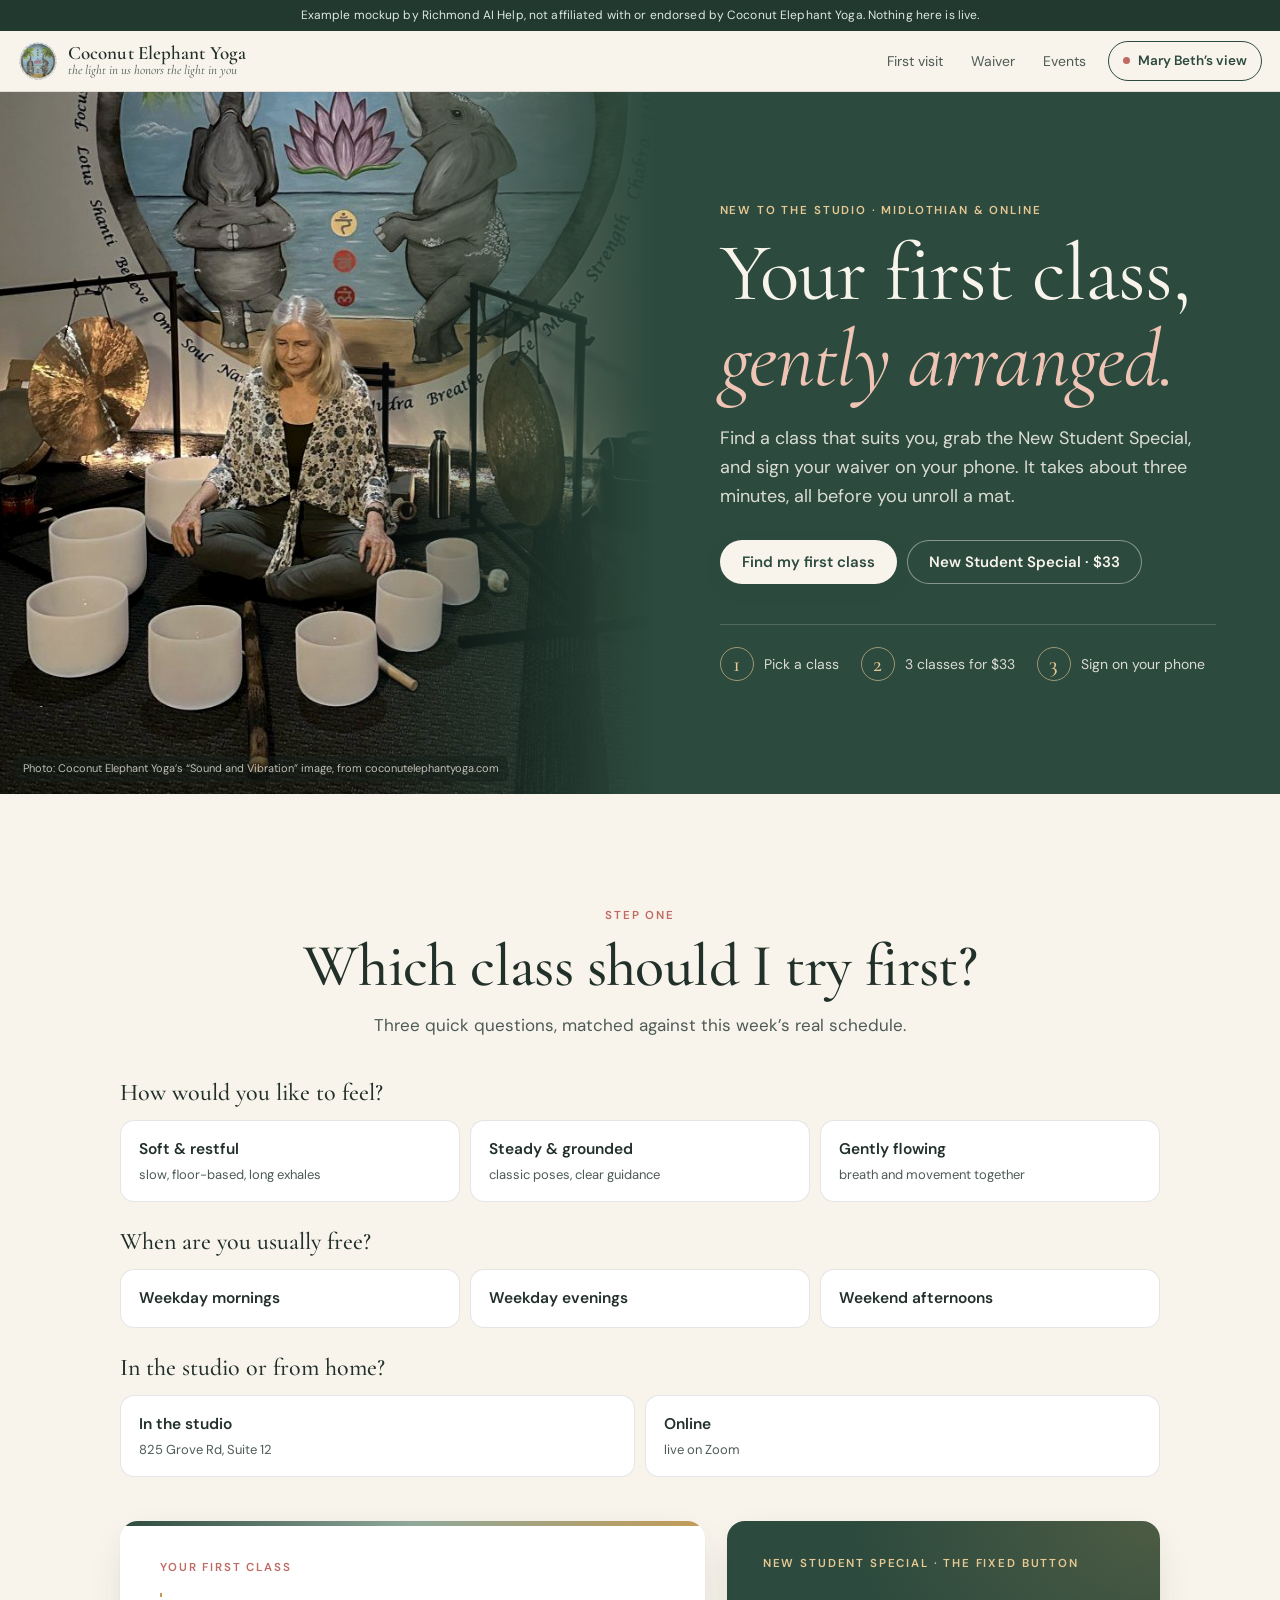
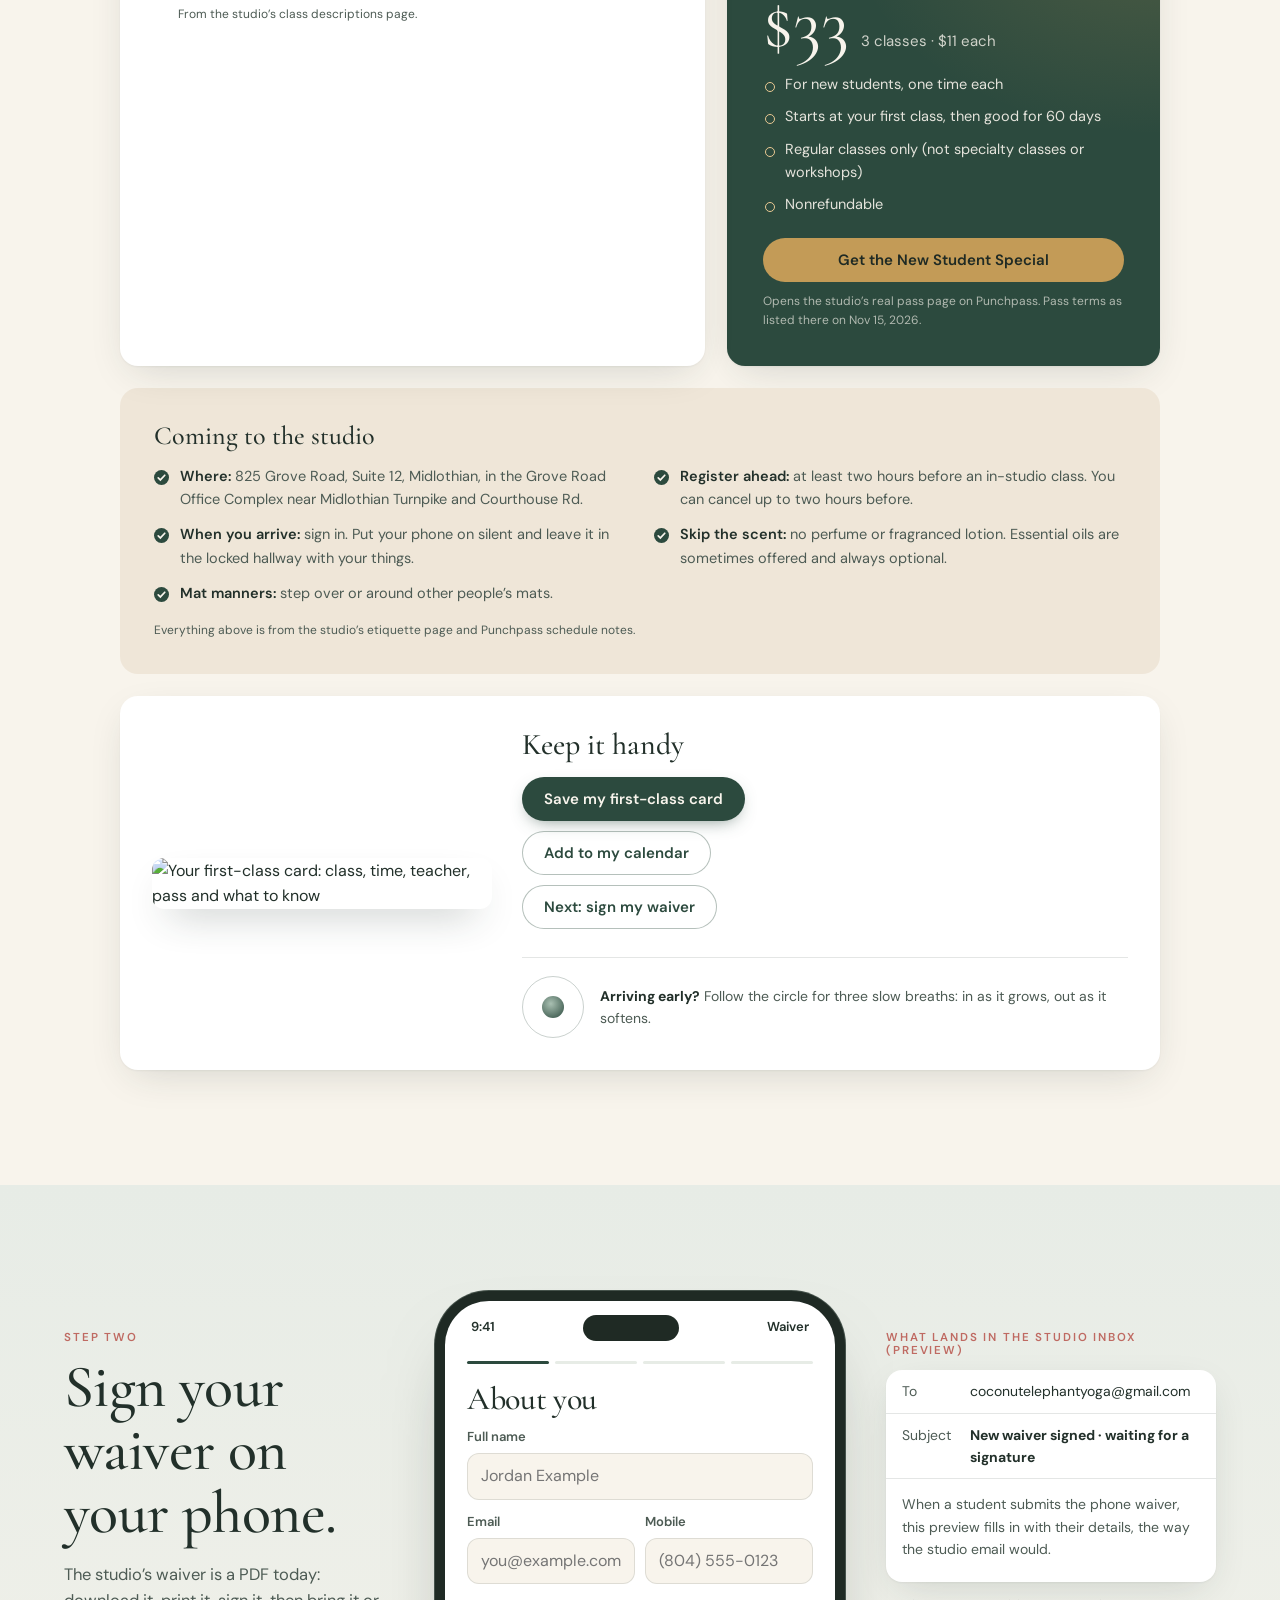
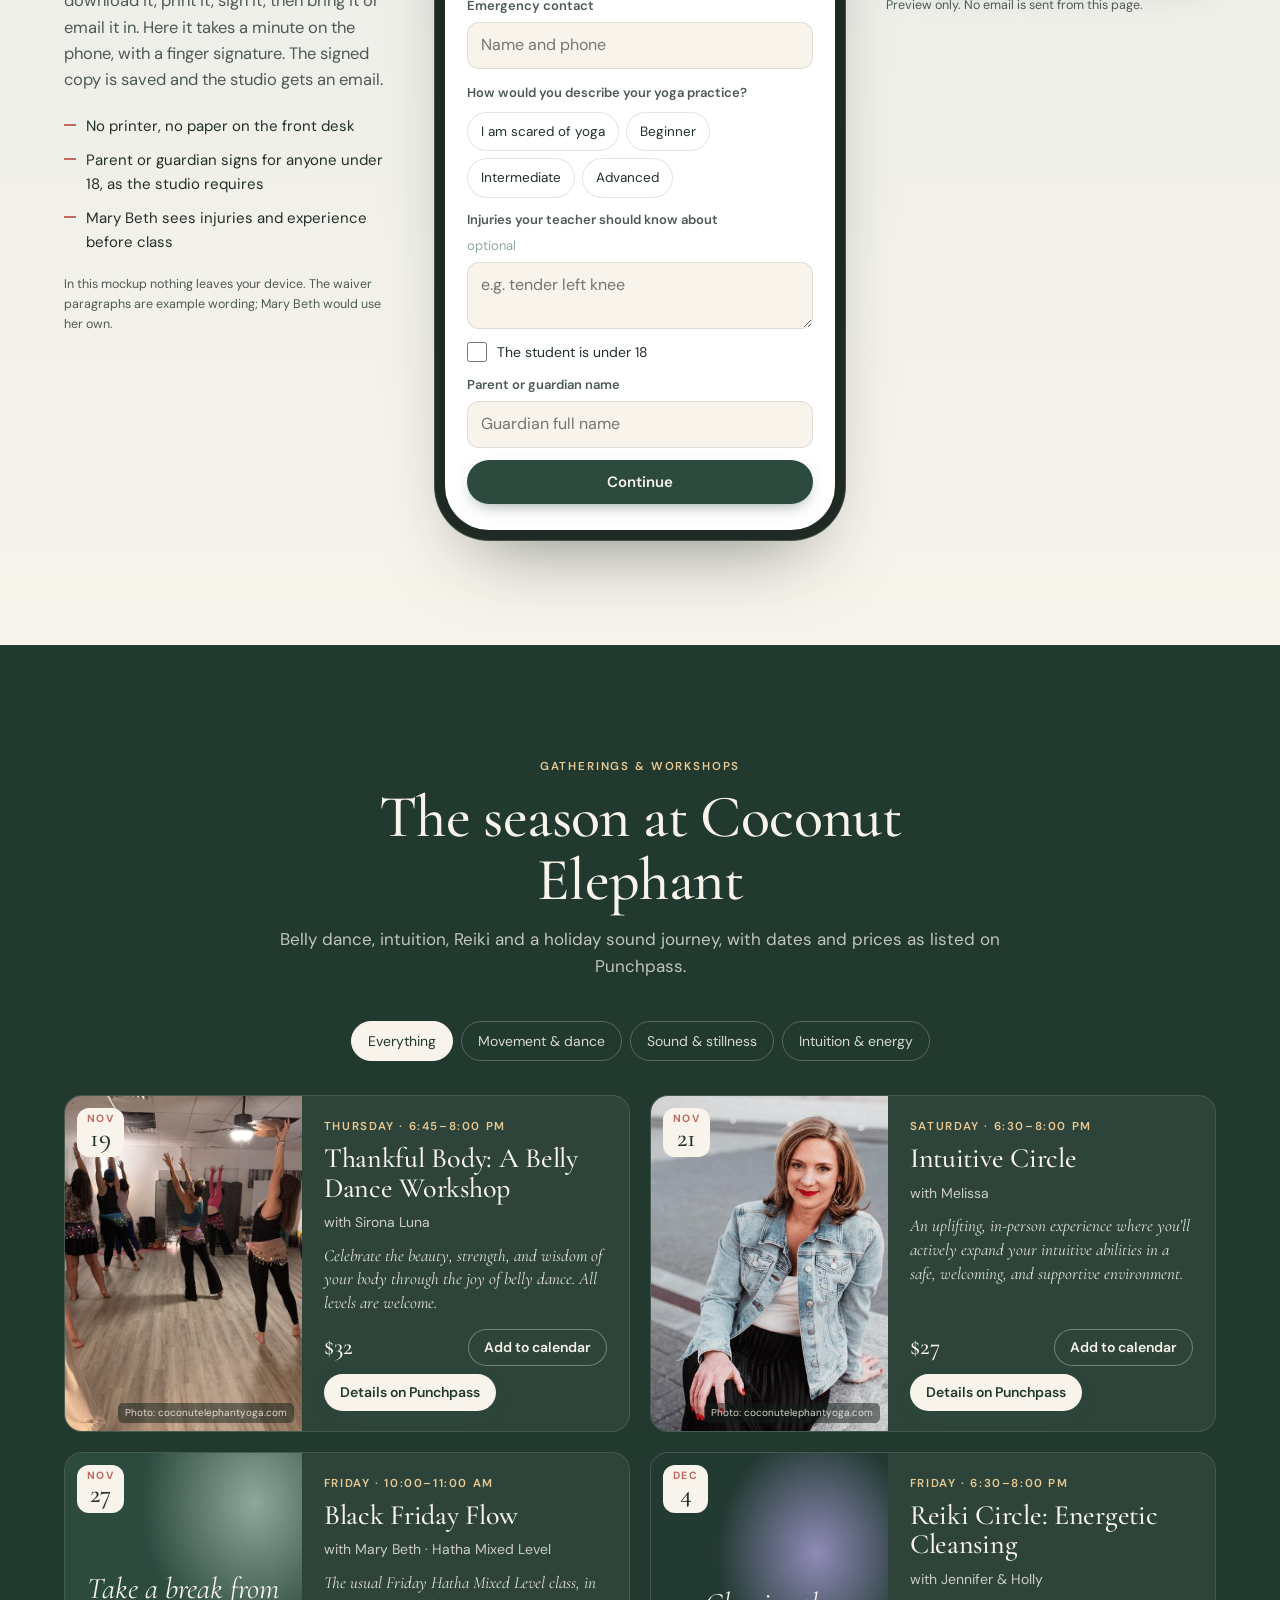
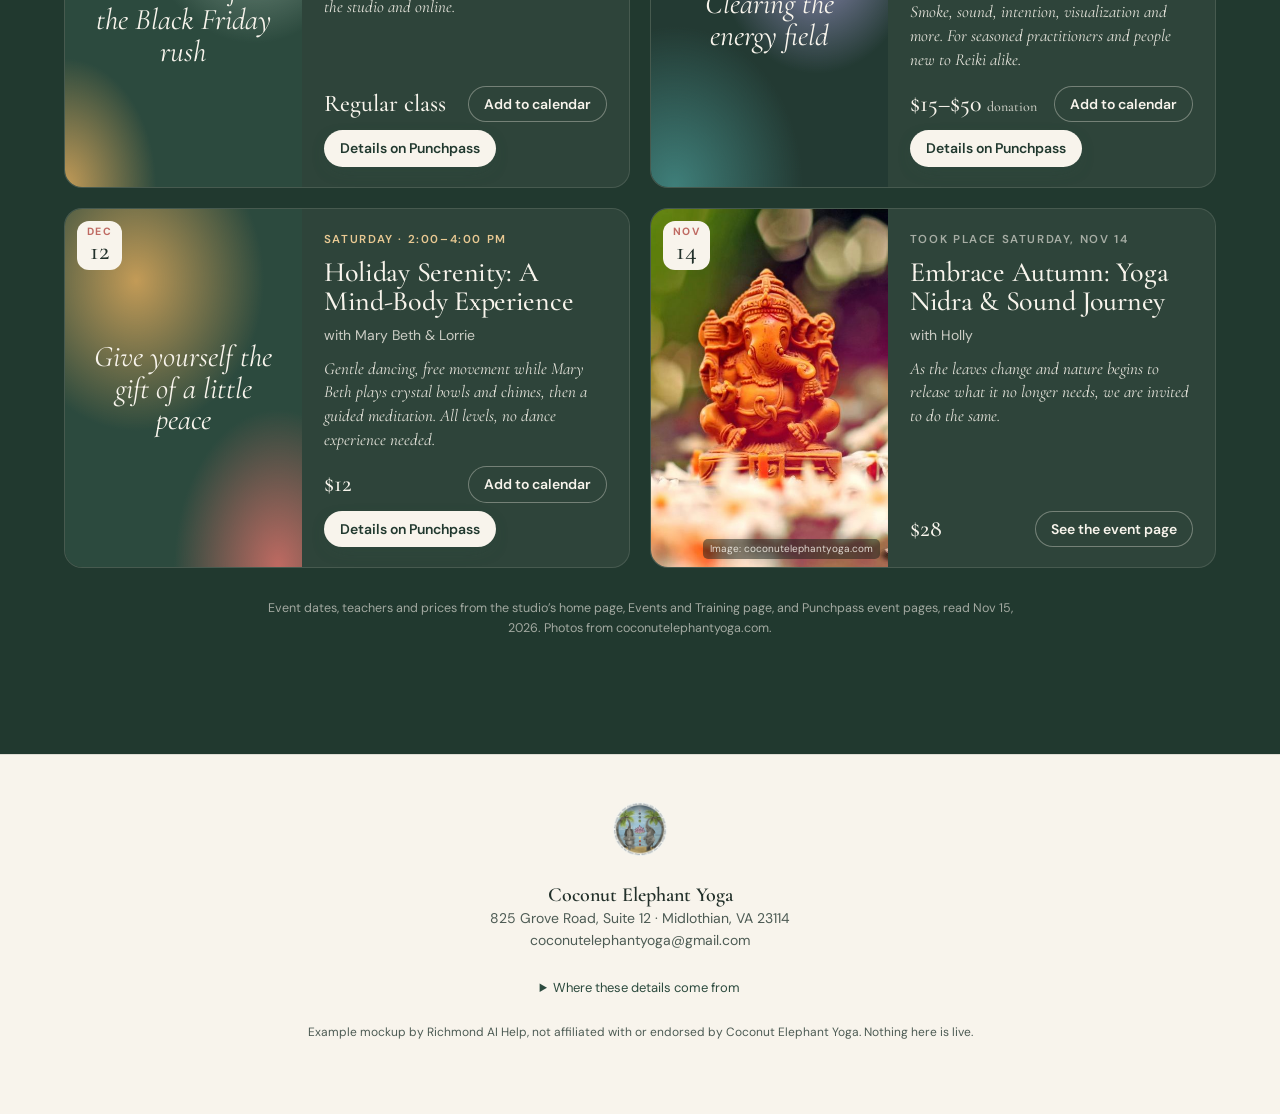
==== index.html @ f181889c "Coconut Elephant Yoga example mockup" ====
<!doctype html>
<html lang="en">
<head>
<meta charset="utf-8">
<meta name="viewport" content="width=device-width,initial-scale=1,viewport-fit=cover">
<meta name="robots" content="noindex,nofollow">
<meta name="theme-color" content="#2c4a3e">
<link rel="icon" href="data:,">
<title>Coconut Elephant Yoga · your first class (example mockup)</title>
<link rel="stylesheet" href="style.css">
</head>
<body>
<p class="mock" role="note">Example mockup by Richmond AI Help, not affiliated with or endorsed by Coconut Elephant Yoga. Nothing here is live.</p>

<header class="top">
  <a class="brand" href="#welcome"><img src="img/logo.png" alt="" width="44" height="44"><span><b>Coconut Elephant Yoga</b><i>the light in us honors the light in you</i></span></a>
  <nav class="nav" aria-label="Sections">
    <a href="#first">First visit</a><a href="#waiver">Waiver</a><a href="#events">Events</a>
    <button type="button" class="ownerbtn" id="ownerOpen"><span class="ob-dot" aria-hidden="true"></span>Mary Beth’s view</button>
  </nav>
</header>

<main>
<!-- HERO -->
<section class="hero" id="welcome">
  <figure class="hero-photo"><img src="img/sound-bowls.jpg" alt="Crystal singing bowls set out in the studio" width="1200" height="823"><figcaption>Photo: Coconut Elephant Yoga’s “Sound and Vibration” image, from coconutelephantyoga.com</figcaption></figure>
  <div class="hero-copy rise">
    <p class="eyebrow">New to the studio · Midlothian &amp; online</p>
    <h1>Your first class,<br><em>gently arranged.</em></h1>
    <p class="lede">Find a class that suits you, grab the New Student Special, and sign your waiver on your phone. It takes about three minutes, all before you unroll a mat.</p>
    <div class="hero-cta">
      <a class="btn primary" href="#first">Find my first class</a>
      <a class="btn quiet" href="https://coconutelephantyoga.punchpass.com/passes/49413" target="_blank" rel="noopener">New Student Special · $33</a>
    </div>
    <ol class="steps3" aria-label="Three steps">
      <li><b>1</b><span>Pick a class</span></li>
      <li><b>2</b><span>3 classes for $33</span></li>
      <li><b>3</b><span>Sign on your phone</span></li>
    </ol>
  </div>
</section>

<!-- FIRST VISIT -->
<section class="sec first" id="first" aria-labelledby="first-h">
  <div class="sec-head rise">
    <p class="eyebrow">Step one</p>
    <h2 id="first-h">Which class should I try first?</h2>
    <p>Three quick questions, matched against this week’s real schedule.</p>
  </div>

  <div class="finder rise">
    <div class="q" data-q="feel">
      <p class="q-l">How would you like to feel?</p>
      <div class="opts">
        <button type="button" data-v="soft"><b>Soft &amp; restful</b><small>slow, floor-based, long exhales</small></button>
        <button type="button" data-v="steady"><b>Steady &amp; grounded</b><small>classic poses, clear guidance</small></button>
        <button type="button" data-v="flow"><b>Gently flowing</b><small>breath and movement together</small></button>
      </div>
    </div>
    <div class="q" data-q="when">
      <p class="q-l">When are you usually free?</p>
      <div class="opts">
        <button type="button" data-v="am"><b>Weekday mornings</b></button>
        <button type="button" data-v="pm"><b>Weekday evenings</b></button>
        <button type="button" data-v="wk"><b>Weekend afternoons</b></button>
      </div>
    </div>
    <div class="q" data-q="where">
      <p class="q-l">In the studio or from home?</p>
      <div class="opts two">
        <button type="button" data-v="studio"><b>In the studio</b><small>825 Grove Rd, Suite 12</small></button>
        <button type="button" data-v="online"><b>Online</b><small>live on Zoom</small></button>
      </div>
    </div>
  </div>

  <div class="match" id="match" hidden aria-live="polite">
    <article class="pick">
      <p class="eyebrow" id="mEyebrow">Your first class</p>
      <h3 id="mName"></h3>
      <p class="pick-meta" id="mMeta"></p>
      <blockquote id="mDesc"></blockquote>
      <p class="pick-cite">From the studio’s class descriptions page.</p>
      <div class="dates" id="mDates"></div>
      <p class="also" id="mAlso"></p>
    </article>

    <aside class="special">
      <p class="eyebrow light">New Student Special · the fixed button</p>
      <p class="sp-price"><span>$33</span><small>3 classes · $11 each</small></p>
      <ul class="sp-list">
        <li>For new students, one time each</li>
        <li>Starts at your first class, then good for 60 days</li>
        <li>Regular classes only (not specialty classes or workshops)</li>
        <li>Nonrefundable</li>
      </ul>
      <a class="btn gold" href="https://coconutelephantyoga.punchpass.com/passes/49413" target="_blank" rel="noopener">Get the New Student Special</a>
      <p class="sp-note">Opens the studio’s real pass page on Punchpass. Pass terms as listed there on Nov 15, 2026.</p>
    </aside>

    <div class="prep">
      <div class="prep-col" id="prepStudio">
        <h4>Coming to the studio</h4>
        <ul class="ticks">
          <li><b>Where:</b> 825 Grove Road, Suite 12, Midlothian, in the Grove Road Office Complex near Midlothian Turnpike and Courthouse Rd.</li>
          <li><b>Register ahead:</b> at least two hours before an in-studio class. You can cancel up to two hours before.</li>
          <li><b>When you arrive:</b> sign in. Put your phone on silent and leave it in the locked hallway with your things.</li>
          <li><b>Skip the scent:</b> no perfume or fragranced lotion. Essential oils are sometimes offered and always optional.</li>
          <li><b>Mat manners:</b> step over or around other people’s mats.</li>
        </ul>
      </div>
      <div class="prep-col" id="prepOnline" hidden>
        <h4>Practicing from home</h4>
        <ul class="ticks">
          <li><b>Register ahead:</b> at least one hour before an online class. You can cancel up to two hours before.</li>
          <li><b>Set the room:</b> dim the lights, close the door, light a candle, turn on ambient music.</li>
          <li><b>Props from home:</b> blankets, pillows and towels. A belt, tie, scarf or robe strap works as a strap, large books or canned goods as blocks, and a scarf, sock or hand towel as an eye pillow.</li>
          <li><b>Zoom acting up?</b> Log out and back in, close other tabs, restart and plug in your device, and turn your device’s sound down if audio is off.</li>
          <li><b>Privacy:</b> the studio camera is placed so in-studio students aren’t seen online.</li>
        </ul>
      </div>
      <p class="prep-cite">Everything above is from the studio’s etiquette page and Punchpass schedule notes.</p>
    </div>

    <div class="keep">
      <canvas id="cardCanvas" width="1080" height="1350" hidden></canvas>
      <figure class="card-prev"><img id="cardImg" alt="Your first-class card: class, time, teacher, pass and what to know"></figure>
      <div class="keep-acts">
        <p class="keep-h">Keep it handy</p>
        <a class="btn primary" id="cardPng" href="#" download="coconut-elephant-first-class.png">Save my first-class card</a>
        <a class="btn quiet" id="cardIcs" href="#" download="coconut-elephant-first-class.ics">Add to my calendar</a>
        <a class="btn quiet" href="#waiver">Next: sign my waiver</a>
        <div class="breathe" aria-label="Breathing pacer">
          <div class="ring" aria-hidden="true"><span></span></div>
          <p><b>Arriving early?</b> Follow the circle for three slow breaths: in as it grows, out as it softens.</p>
        </div>
      </div>
    </div>
  </div>
</section>

<!-- WAIVER -->
<section class="sec waiver" id="waiver" aria-labelledby="wv-h">
  <div class="wv-intro rise">
    <p class="eyebrow">Step two</p>
    <h2 id="wv-h">Sign your waiver on your phone.</h2>
    <p>The studio’s waiver is a PDF today: download it, print it, sign it, then bring it or email it in. Here it takes a minute on the phone, with a finger signature. The signed copy is saved and the studio gets an email.</p>
    <ul class="wv-points">
      <li>No printer, no paper on the front desk</li>
      <li>Parent or guardian signs for anyone under 18, as the studio requires</li>
      <li>Mary Beth sees injuries and experience before class</li>
    </ul>
    <p class="wv-fine">In this mockup nothing leaves your device. The waiver paragraphs are example wording; Mary Beth would use her own.</p>
  </div>

  <div class="phone rise">
    <div class="ph-bar"><span>9:41</span><span class="ph-isl" aria-hidden="true"></span><span>Waiver</span></div>
    <div class="ph-body">
      <ol class="ph-prog" aria-hidden="true"><li class="on"></li><li></li><li></li><li></li></ol>

      <form class="wv-step" data-w="0" novalidate>
        <h3>About you</h3>
        <label>Full name<input id="wName" autocomplete="name" placeholder="Jordan Example"></label>
        <div class="two">
          <label>Email<input id="wEmail" type="email" autocomplete="email" placeholder="you@example.com"></label>
          <label>Mobile<input id="wPhone" inputmode="tel" autocomplete="tel" placeholder="(804) 555-0123"></label>
        </div>
        <label>Emergency contact<input id="wEmer" placeholder="Name and phone"></label>
        <p class="lab">How would you describe your yoga practice?</p>
        <div class="pills" data-pill="level"><button type="button">I am scared of yoga</button><button type="button">Beginner</button><button type="button">Intermediate</button><button type="button">Advanced</button></div>
        <label>Injuries your teacher should know about <span class="opt">optional</span><textarea id="wInj" rows="2" placeholder="e.g. tender left knee"></textarea></label>
        <label class="check"><input type="checkbox" id="wMinor"><span>The student is under 18</span></label>
        <label id="wGuardWrap" hidden>Parent or guardian name<input id="wGuard" placeholder="Guardian full name"></label>
        <p class="err" hidden></p>
        <button type="button" class="btn primary full" data-wnext>Continue</button>
      </form>

      <div class="wv-step" data-w="1" hidden>
        <h3>Read &amp; agree</h3>
        <div class="legal">
          <p class="legal-tag">Example wording only · not legal advice · Mary Beth replaces this with her own waiver text</p>
          <p>I am choosing to take part in classes and events at Coconut Elephant Yoga. I understand yoga involves physical movement and that I should listen to my body and rest whenever I need to.</p>
          <p>I will tell my teacher about any injuries or health conditions before class and follow the teacher’s guidance.</p>
          <p>[The studio’s own release and hold-harmless language goes here, exactly as Mary Beth’s current waiver states it.]</p>
        </div>
        <label class="check"><input type="checkbox" id="wAgree"><span>I have read the waiver and agree to it</span></label>
        <label class="check"><input type="checkbox" id="wPhoto"><span>Optional: the studio may use class photos of me on social media</span></label>
        <p class="err" hidden></p>
        <div class="row"><button type="button" class="btn quiet" data-wback>Back</button><button type="button" class="btn primary" data-wnext>Sign</button></div>
      </div>

      <div class="wv-step" data-w="2" hidden>
        <h3 id="sigH">Sign with your finger</h3>
        <div class="sigpad"><canvas id="sig" width="640" height="300" aria-label="Signature pad"></canvas><span class="sig-line" aria-hidden="true"></span><span class="sig-x" aria-hidden="true">×</span><span class="sig-hint" id="sigHint">Sign here</span></div>
        <div class="row tight"><button type="button" class="linkbtn" id="sigClear">Clear</button><span class="today" id="sigDate"></span></div>
        <p class="err" hidden></p>
        <div class="row"><button type="button" class="btn quiet" data-wback>Back</button><button type="button" class="btn primary" data-wnext>Submit waiver</button></div>
      </div>

      <div class="wv-step done" data-w="3" hidden>
        <div class="seal" aria-hidden="true"><svg viewBox="0 0 48 48"><circle cx="24" cy="24" r="22"/><path d="M14 25l7 7 13-15"/></svg></div>
        <h3 id="doneH">You’re all set.</h3>
        <p id="doneP">Your signed waiver is saved with the studio.</p>
        <dl class="sum" id="doneSum"></dl>
        <canvas id="wvCanvas" width="900" height="1200" hidden></canvas>
        <a class="btn primary full" id="wvPng" href="#" download="coconut-elephant-waiver-copy.png">Save my signed copy</a>
        <button type="button" class="linkbtn center" id="wvRestart">Start a new waiver</button>
      </div>
    </div>
  </div>

  <div class="alert-prev rise" id="alertPrev">
    <p class="eyebrow">What lands in the studio inbox (preview)</p>
    <div class="mail">
      <p class="mail-h"><span>To</span>coconutelephantyoga@gmail.com</p>
      <p class="mail-h"><span>Subject</span><b id="alSubj">New waiver signed · waiting for a signature</b></p>
      <div class="mail-b" id="alBody"><p>When a student submits the phone waiver, this preview fills in with their details, the way the studio email would.</p></div>
    </div>
    <p class="wv-fine">Preview only. No email is sent from this page.</p>
  </div>
</section>

<!-- EVENTS -->
<section class="sec events" id="events" aria-labelledby="ev-h">
  <div class="sec-head rise">
    <p class="eyebrow">Gatherings &amp; workshops</p>
    <h2 id="ev-h">The season at Coconut Elephant</h2>
    <p>Belly dance, intuition, Reiki and a holiday sound journey, with dates and prices as listed on Punchpass.</p>
  </div>
  <div class="strip rise" id="strip" role="tablist" aria-label="Filter events"></div>
  <div class="evgrid" id="evgrid"></div>
  <p class="ev-cite">Event dates, teachers and prices from the studio’s home page, Events and Training page, and Punchpass event pages, read Nov 15, 2026. Photos from coconutelephantyoga.com.</p>
</section>

<footer class="foot">
  <div class="foot-in">
    <img src="img/logo.png" alt="" width="56" height="56">
    <p><b>Coconut Elephant Yoga</b><br>825 Grove Road, Suite 12 · Midlothian, VA 23114<br>coconutelephantyoga@gmail.com</p>
    <details>
      <summary>Where these details come from</summary>
      <p>Everything on this page comes from coconutelephantyoga.com (home, classes, class descriptions, studio etiquette, events, instructors and contact pages) and coconutelephantyoga.punchpass.com (schedule, passes, the New Student Special pass, and the event pages), all opened Nov 15, 2026. Photos are the studio’s own images from coconutelephantyoga.com. The waiver wording, student names and drafted messages are examples made for this mockup.</p>
    </details>
    <p class="foot-mock">Example mockup by Richmond AI Help, not affiliated with or endorsed by Coconut Elephant Yoga. Nothing here is live.</p>
  </div>
</footer>
</main>

<!-- OWNER VIEW -->
<div class="owner" id="owner" hidden role="dialog" aria-modal="true" aria-labelledby="ow-h">
  <div class="ow-panel">
    <header class="ow-top">
      <img src="img/mary-beth.jpg" alt="Mary Beth" width="56" height="56">
      <div><p class="eyebrow">Studio view · example</p><h2 id="ow-h">Good morning, Mary Beth</h2><p class="ow-sub" id="owSub">Sunday, Nov 15</p></div>
      <button type="button" class="x" id="ownerClose" aria-label="Close Mary Beth’s view">×</button>
    </header>
    <div class="ow-tabs" role="tablist">
      <button type="button" role="tab" aria-selected="true" data-tab="today">Today</button>
      <button type="button" role="tab" aria-selected="false" data-tab="fix">Website fixes</button>
      <button type="button" role="tab" aria-selected="false" data-tab="week">This week</button>
    </div>
    <div class="ow-body">
      <div data-pane="today">
        <div class="today-class">
          <p class="tc-time">2:00 pm</p>
          <div><p class="tc-name">Gentle Sensory Yoga</p><p class="tc-meta">You’re teaching · studio &amp; online · 1 hr 15 min · <span class="tag">Live music during today’s class</span></p></div>
        </div>
        <p class="ow-h3">New students today <span class="ex">example students</span></p>
        <div id="stuList"></div>
      </div>
      <div data-pane="fix" hidden>
        <div class="fixcard">
          <p class="fx-k">1 · The NEW STUDENT button on the home page</p>
          <p>Right now the button’s link has extra text stuck to the end, so Punchpass returns an error page instead of the pass.</p>
          <p class="fx-lab bad">Link on the button today</p>
          <code class="fx-code bad">http://coconutelephantyoga.punchpass.com/passes/49413?check=1543346028(opens in a new tab) coconutelephantyoga.punchpass.com/passes/49413?check=1543346028</code>
          <p class="fx-lab good">Fixed link</p>
          <code class="fx-code good">https://coconutelephantyoga.punchpass.com/passes/49413</code>
          <p class="fx-note"><b>Also worth a look:</b> when the pass page was opened on Nov 15, Punchpass said “This pass is currently sold out!” So once the link is fixed, new students may still not be able to buy it until that’s changed in Punchpass. A pass limit or quantity setting is a likely place to check.</p>
        </div>
        <div class="fixcard">
          <p class="fx-k">2 · The new-student waiver</p>
          <p>Today: download the PDF, print, sign, then bring it to class or email it in.</p>
          <p>With the phone waiver: students sign before they arrive, the signed copy is saved, and you get an email with their experience level, injuries and emergency contact. Questions from your current form (C-Fit, how they heard about you, text alerts) can be added.</p>
        </div>
      </div>
      <div data-pane="week" hidden>
        <p class="ow-h3">Coming up <span class="ex">from your Punchpass schedule</span></p>
        <ul class="wk" id="wkList"></ul>
      </div>
    </div>
  </div>
</div>

<script src="app.js"></script>
</body>
</html>
---- style.css ----
@font-face{font-family:"Cormorant";src:url(fonts/cormorant.woff2) format("woff2");font-weight:300 700;font-display:swap}
@font-face{font-family:"Cormorant";src:url(fonts/cormorant-italic.woff2) format("woff2");font-weight:300 700;font-style:italic;font-display:swap}
@font-face{font-family:"DM Sans";src:url(fonts/dmsans.woff2) format("woff2");font-weight:300 700;font-display:swap}
:root{--ink:#22302a;--ink2:#4d5b54;--forest:#2c4a3e;--forest2:#21392f;--sage:#8fa89a;--mist:#e7ece6;--cream:#f8f4ec;--sand:#efe6d8;--lotus:#bf6a62;--gold:#c39b57;--line:rgba(34,48,42,.12);--r:18px;--serif:"Cormorant",Georgia,serif;--sans:"DM Sans",system-ui,-apple-system,sans-serif;--shadow:0 1px 2px rgba(34,48,42,.05),0 12px 40px -12px rgba(34,48,42,.18)}
*{box-sizing:border-box}
html{scroll-padding-top:72px;scroll-behavior:smooth;-webkit-text-size-adjust:100%}
body{margin:0;background:var(--cream);color:var(--ink);font:400 16px/1.6 var(--sans);-webkit-font-smoothing:antialiased}
img{max-width:100%;display:block}
a{color:var(--forest)}
button{font:inherit;color:inherit;cursor:pointer}
h1,h2,h3{font-family:var(--serif);font-weight:500;letter-spacing:-.01em;line-height:1.05;margin:0}
h1 em,h2 em{font-style:italic;color:var(--lotus);font-weight:400}
.eyebrow{font:600 11.5px/1.2 var(--sans);letter-spacing:.16em;text-transform:uppercase;color:var(--lotus);margin:0 0 12px}
.eyebrow.light{color:#e9c993}
:focus-visible{outline:2px solid var(--gold);outline-offset:3px}

.mock{margin:0;background:var(--forest2);color:#dfe8e1;font-size:12px;line-height:1.4;text-align:center;padding:7px 14px;letter-spacing:.01em}

/* header */
.top{position:sticky;top:0;z-index:20;display:flex;align-items:center;justify-content:space-between;gap:12px;padding:10px 18px;background:rgba(248,244,236,.86);backdrop-filter:saturate(1.4) blur(14px);-webkit-backdrop-filter:saturate(1.4) blur(14px);border-bottom:1px solid var(--line)}
.brand{display:flex;align-items:center;gap:10px;text-decoration:none;color:var(--ink);min-width:0}
.brand img{width:40px;height:40px;border-radius:50%}
.brand span{display:flex;flex-direction:column;line-height:1.15;min-width:0}
.brand b{font:600 19px/1.1 var(--serif);letter-spacing:.005em;white-space:nowrap}
.brand i{font:italic 400 13px/1.2 var(--serif);color:var(--ink2);white-space:nowrap}
.nav{display:flex;align-items:center;gap:4px}
.nav a{font-size:14px;color:var(--ink2);text-decoration:none;padding:8px 12px;border-radius:999px;transition:background .2s}
.nav a:hover{background:var(--mist);color:var(--ink)}
.ownerbtn{display:inline-flex;align-items:center;gap:8px;border:1px solid var(--forest);background:transparent;color:var(--forest);font-size:13.5px;font-weight:600;padding:8px 14px;border-radius:999px;margin-left:6px;transition:all .2s;white-space:nowrap}
.ownerbtn:hover{background:var(--forest);color:var(--cream)}
.ob-dot{width:7px;height:7px;border-radius:50%;background:var(--lotus);box-shadow:0 0 0 0 rgba(191,106,98,.6);animation:pulse 2.4s infinite}
@keyframes pulse{70%{box-shadow:0 0 0 8px rgba(191,106,98,0)}100%{box-shadow:0 0 0 0 rgba(191,106,98,0)}}

/* hero */
.hero{display:grid;grid-template-columns:1.05fr 1fr;min-height:min(78vh,720px);background:var(--forest);color:var(--cream);position:relative;overflow:hidden}
.hero-photo{margin:0;position:relative;overflow:hidden}
.hero-photo img{width:100%;height:100%;object-fit:cover;filter:saturate(.9) contrast(1.02);transform:scale(1.04);animation:drift 22s ease-in-out infinite alternate}
@keyframes drift{to{transform:scale(1.11) translate(-1.5%,-1%)}}
.hero-photo::after{content:"";position:absolute;inset:0;background:linear-gradient(90deg,rgba(33,57,47,0) 55%,var(--forest) 100%)}
.hero-photo figcaption{position:absolute;left:14px;bottom:12px;z-index:2;font-size:11px;color:rgba(248,244,236,.75);background:rgba(20,32,27,.45);padding:4px 9px;border-radius:6px}
.hero-copy{padding:clamp(40px,7vw,96px) clamp(24px,5vw,72px);display:flex;flex-direction:column;justify-content:center}
.hero .eyebrow{color:#e9c993}
.hero h1{font-size:clamp(46px,6.4vw,84px);font-weight:400}
.hero h1 em{color:#f0c4b4}
.lede{font-size:18px;line-height:1.6;color:rgba(248,244,236,.86);max-width:30em;margin:22px 0 30px}
.hero-cta{display:flex;flex-wrap:wrap;gap:10px}
.steps3{list-style:none;padding:0;margin:40px 0 0;display:flex;gap:22px;flex-wrap:wrap;border-top:1px solid rgba(248,244,236,.18);padding-top:22px}
.steps3 li{display:flex;align-items:center;gap:10px;font-size:14px;color:rgba(248,244,236,.85)}
.steps3 b{font:500 22px/1 var(--serif);width:34px;height:34px;border-radius:50%;border:1px solid rgba(233,201,147,.6);display:grid;place-items:center;color:#e9c993}

/* buttons */
.btn{display:inline-flex;align-items:center;justify-content:center;gap:8px;border:0;border-radius:999px;padding:13px 22px;font-weight:600;font-size:15px;text-decoration:none;transition:transform .18s,background .2s,box-shadow .2s;line-height:1.2;text-align:center}
.btn:active{transform:scale(.98)}
.btn.primary{background:var(--forest);color:var(--cream);box-shadow:0 6px 18px -8px rgba(44,74,62,.7)}
.btn.primary:hover{background:var(--forest2)}
.hero .btn.primary{background:var(--cream);color:var(--forest)}
.btn.quiet{background:transparent;color:var(--forest);box-shadow:inset 0 0 0 1px rgba(44,74,62,.35)}
.btn.quiet:hover{box-shadow:inset 0 0 0 1px var(--forest);background:rgba(44,74,62,.04)}
.hero .btn.quiet{color:var(--cream);box-shadow:inset 0 0 0 1px rgba(248,244,236,.45)}
.hero .btn.quiet:hover{background:rgba(248,244,236,.08)}
.btn.gold{background:var(--gold);color:#1f2a24}
.btn.gold:hover{background:#d0aa66}
.btn.full{width:100%}
.linkbtn{background:none;border:0;color:var(--ink2);text-decoration:underline;text-underline-offset:3px;font-size:14px;padding:6px 0}
.linkbtn.center{display:block;margin:12px auto 0}

/* sections */
.sec{padding:clamp(64px,9vw,120px) clamp(18px,5vw,64px)}
.sec-head{max-width:720px;margin:0 auto 40px;text-align:center}
.sec-head h2,.wv-intro h2{font-size:clamp(38px,5vw,60px)}
.sec-head p:not(.eyebrow){color:var(--ink2);font-size:17px;margin:14px 0 0}

/* finder */
.finder{max-width:1040px;margin:0 auto;display:grid;gap:26px}
.q-l{font:500 24px/1.2 var(--serif);margin:0 0 12px}
.opts{display:grid;grid-template-columns:repeat(3,1fr);gap:10px}
.opts.two{grid-template-columns:repeat(2,1fr)}
.opts button{text-align:left;background:#fff;border:1px solid var(--line);border-radius:14px;padding:16px 18px;display:flex;flex-direction:column;gap:3px;transition:border-color .2s,box-shadow .2s,transform .2s,background .2s}
.opts button:hover{border-color:rgba(44,74,62,.4);transform:translateY(-1px)}
.opts button b{font-weight:600;font-size:15.5px}
.opts button small{font-size:13px;color:var(--ink2)}
.opts button[aria-pressed=true]{border-color:var(--forest);background:var(--forest);color:var(--cream);box-shadow:var(--shadow)}
.opts button[aria-pressed=true] small{color:rgba(248,244,236,.75)}

.match{max-width:1040px;margin:44px auto 0;display:grid;grid-template-columns:1.35fr 1fr;gap:22px;animation:fadeup .6s ease both}
@keyframes fadeup{from{opacity:0;transform:translateY(14px)}to{opacity:1;transform:none}}
.pick{background:#fff;border-radius:var(--r);padding:clamp(24px,3.5vw,40px);box-shadow:var(--shadow);position:relative;overflow:hidden}
.pick::before{content:"";position:absolute;inset:0 0 auto 0;height:5px;background:linear-gradient(90deg,var(--forest),var(--sage),var(--gold))}
.pick h3{font-size:clamp(34px,4vw,48px);font-weight:500}
.pick-meta{color:var(--ink2);font-size:15px;margin:10px 0 18px}
.pick-meta b{color:var(--ink)}
.pick blockquote{margin:0;font:italic 400 20px/1.45 var(--serif);color:var(--ink);border-left:2px solid var(--gold);padding:2px 0 2px 16px}
.pick-cite{font-size:12px;color:var(--ink2);margin:8px 0 22px 18px}
.dates{display:flex;gap:10px;flex-wrap:wrap}
.date{border:1px solid var(--line);border-radius:12px;padding:10px 14px;min-width:112px;background:var(--cream)}
.date small{display:block;font-size:11px;letter-spacing:.12em;text-transform:uppercase;color:var(--lotus);font-weight:600}
.date b{font:500 22px/1.1 var(--serif)}
.date span{display:block;font-size:13px;color:var(--ink2)}
.date.first{background:var(--forest);color:var(--cream);border-color:var(--forest)}
.date.first span{color:rgba(248,244,236,.75)}
.date.first small{color:#e9c993}
.also{font-size:14px;color:var(--ink2);margin:18px 0 0}
.also b{color:var(--ink)}

.special{background:var(--forest);color:var(--cream);border-radius:var(--r);padding:clamp(24px,3vw,36px);display:flex;flex-direction:column;box-shadow:var(--shadow);background-image:radial-gradient(120% 80% at 100% 0%,rgba(195,155,87,.22),transparent 60%)}
.sp-price{display:flex;align-items:baseline;gap:12px;margin:4px 0 14px}
.sp-price span{font:400 72px/1 var(--serif)}
.sp-price small{font-size:15px;color:rgba(248,244,236,.8)}
.sp-list{list-style:none;padding:0;margin:0 0 22px;display:grid;gap:9px;font-size:14.5px;color:rgba(248,244,236,.9)}
.sp-list li{padding-left:22px;position:relative}
.sp-list li::before{content:"";position:absolute;left:2px;top:.62em;width:8px;height:8px;border-radius:50%;border:1.5px solid #e9c993}
.special .btn{margin-top:auto}
.sp-note{font-size:12px;color:rgba(248,244,236,.65);margin:10px 0 0}

.prep{grid-column:1/-1;background:var(--sand);border-radius:var(--r);padding:clamp(22px,3vw,34px)}
.prep h4{font:500 26px/1.1 var(--serif);margin:0 0 14px}
.ticks{list-style:none;margin:0;padding:0;display:grid;grid-template-columns:repeat(2,1fr);gap:12px 28px}
.ticks li{font-size:14.5px;padding-left:26px;position:relative;color:var(--ink2)}
.ticks li b{color:var(--ink);font-weight:600}
.ticks li::before{content:"";position:absolute;left:0;top:.35em;width:15px;height:15px;border-radius:50%;background:var(--forest) url("data:image/svg+xml,%3Csvg xmlns='http://www.w3.org/2000/svg' viewBox='0 0 16 16'%3E%3Cpath d='M4.5 8.3l2.3 2.3 4.7-5' fill='none' stroke='%23f8f4ec' stroke-width='1.8' stroke-linecap='round'/%3E%3C/svg%3E") center/100% no-repeat}
.prep-cite{font-size:12px;color:var(--ink2);margin:16px 0 0}

.keep{grid-column:1/-1;display:grid;grid-template-columns:minmax(0,340px) 1fr;gap:30px;align-items:center;background:#fff;border-radius:var(--r);padding:clamp(20px,3vw,32px);box-shadow:var(--shadow)}
.card-prev{margin:0;border-radius:12px;overflow:hidden;box-shadow:0 18px 40px -18px rgba(34,48,42,.45)}
.keep-acts{display:flex;flex-direction:column;gap:10px;align-items:flex-start}
.keep-h{font:500 30px/1.1 var(--serif);margin:0 0 6px}
.breathe{display:flex;align-items:center;gap:16px;margin-top:18px;padding-top:18px;border-top:1px solid var(--line)}
.breathe p{margin:0;font-size:14px;color:var(--ink2)}
.breathe b{color:var(--ink)}
.ring{width:62px;height:62px;flex:none;border-radius:50%;display:grid;place-items:center;border:1px solid rgba(44,74,62,.25)}
.ring span{width:22px;height:22px;border-radius:50%;background:radial-gradient(circle at 40% 35%,#a9c0b2,var(--forest));animation:breathe 8s ease-in-out infinite}
@keyframes breathe{0%,100%{transform:scale(1);opacity:.75}50%{transform:scale(2.5);opacity:1}}

/* waiver */
.waiver{background:linear-gradient(180deg,var(--mist),var(--cream));display:grid;grid-template-columns:1fr 390px 1fr;gap:clamp(24px,4vw,56px);align-items:start}
.wv-intro{padding-top:30px}
.wv-intro p:not(.eyebrow){color:var(--ink2);font-size:16.5px}
.wv-points{list-style:none;padding:0;margin:20px 0;display:grid;gap:10px}
.wv-points li{padding-left:22px;position:relative;font-size:15px}
.wv-points li::before{content:"";position:absolute;left:0;top:.7em;width:12px;height:1.5px;background:var(--lotus)}
.wv-fine{font-size:12.5px!important;color:var(--ink2)}

.phone{background:#fff;border-radius:44px;box-shadow:0 0 0 10px #1f2a24,0 0 0 11px #46534c,0 40px 80px -30px rgba(20,32,27,.55);overflow:hidden;min-height:720px;display:flex;flex-direction:column}
.ph-bar{display:flex;justify-content:space-between;align-items:center;padding:14px 26px 8px;font-size:13px;font-weight:600}
.ph-isl{width:96px;height:26px;background:#1f2a24;border-radius:20px}
.ph-body{padding:8px 22px 26px;flex:1;display:flex;flex-direction:column}
.ph-prog{list-style:none;display:flex;gap:6px;padding:0;margin:4px 0 18px}
.ph-prog li{flex:1;height:3px;border-radius:3px;background:var(--mist);transition:background .3s}
.ph-prog li.on{background:var(--forest)}
.wv-step{display:flex;flex-direction:column;gap:12px;animation:fadeup .35s ease both}
.wv-step[hidden]{display:none}
.wv-step h3{font-size:32px}
.wv-step label{display:flex;flex-direction:column;gap:5px;font-size:13px;font-weight:600;color:var(--ink2)}
.wv-step input:not([type=checkbox]),.wv-step textarea{font:400 16px/1.3 var(--sans);color:var(--ink);border:1px solid var(--line);background:var(--cream);border-radius:12px;padding:12px 13px;width:100%;transition:border-color .2s,background .2s}
.wv-step input:focus,.wv-step textarea:focus{outline:0;border-color:var(--forest);background:#fff}
.wv-step .two{display:grid;grid-template-columns:1fr 1fr;gap:10px}
.lab{font-size:13px;font-weight:600;color:var(--ink2);margin:2px 0 -4px}
.opt{font-weight:400;color:var(--sage)}
.pills{display:flex;flex-wrap:wrap;gap:7px}
.pills button{border:1px solid var(--line);background:#fff;border-radius:999px;padding:8px 13px;font-size:13.5px;transition:all .2s}
.pills button[aria-pressed=true]{background:var(--forest);color:var(--cream);border-color:var(--forest)}
label.check{flex-direction:row!important;align-items:flex-start;gap:10px!important;font-weight:400!important;color:var(--ink)!important;font-size:14px!important}
label.check input{width:20px;height:20px;accent-color:var(--forest);margin:1px 0 0;flex:none}
.err{color:#a4473f;font-size:13.5px;margin:0;background:#f9e9e6;border-radius:10px;padding:8px 12px}
.err[hidden]{display:none}
.row{display:flex;gap:10px;margin-top:4px}
.row .btn{flex:1}
.row.tight{justify-content:space-between;align-items:center;margin:0}
.legal{background:var(--cream);border:1px solid var(--line);border-radius:14px;padding:14px 16px;font-size:14px;line-height:1.55;max-height:300px;overflow:auto}
.legal p{margin:0 0 10px}
.legal-tag{font-size:11px!important;font-weight:700;letter-spacing:.06em;text-transform:uppercase;color:#8a5a21;background:#f6e8cf;border-radius:8px;padding:7px 10px}
.sigpad{position:relative;border:1px solid var(--line);border-radius:16px;background:linear-gradient(#fff,#fbf8f2);touch-action:none;overflow:hidden}
.sigpad canvas{width:100%;height:auto;aspect-ratio:640/300;display:block;touch-action:none;cursor:crosshair;position:relative;z-index:2}
.sig-line{position:absolute;left:8%;right:8%;bottom:26%;height:1px;background:rgba(34,48,42,.28);z-index:1}
.sig-x{position:absolute;left:7%;bottom:28%;font:400 22px/1 var(--serif);color:rgba(34,48,42,.4);z-index:1}
.sig-hint{position:absolute;inset:0;display:grid;place-items:center;font:italic 400 24px var(--serif);color:rgba(34,48,42,.28);z-index:1;pointer-events:none;transition:opacity .3s}
.today{font-size:13px;color:var(--ink2)}
.done{text-align:center;align-items:center}
.seal svg{width:64px;height:64px}
.seal circle{fill:none;stroke:var(--forest);stroke-width:2;stroke-dasharray:140;stroke-dashoffset:140;animation:draw .8s ease forwards}
.seal path{fill:none;stroke:var(--forest);stroke-width:3;stroke-linecap:round;stroke-linejoin:round;stroke-dasharray:40;stroke-dashoffset:40;animation:draw .5s .6s ease forwards}
@keyframes draw{to{stroke-dashoffset:0}}
.done p{color:var(--ink2);margin:0;font-size:15px}
.sum{width:100%;text-align:left;background:var(--cream);border-radius:14px;padding:12px 14px;margin:6px 0;display:grid;grid-template-columns:auto 1fr;gap:6px 14px;font-size:13.5px}
.sum dt{color:var(--ink2)}
.sum dd{margin:0;font-weight:600}

.alert-prev{padding-top:30px}
.mail{background:#fff;border-radius:16px;box-shadow:var(--shadow);overflow:hidden;font-size:14px}
.mail-h{margin:0;padding:10px 16px;border-bottom:1px solid var(--line);display:flex;gap:12px}
.mail-h span{color:var(--ink2);width:56px;flex:none}
.mail-b{padding:14px 16px;color:var(--ink2)}
.mail-b p{margin:0 0 8px}
.mail-b dl{display:grid;grid-template-columns:auto 1fr;gap:5px 12px;margin:0}
.mail-b dt{color:var(--ink2)}
.mail-b dd{margin:0;color:var(--ink)}
.mail.fresh{animation:glow 1.6s ease}
@keyframes glow{0%{box-shadow:0 0 0 0 rgba(195,155,87,.7),var(--shadow)}100%{box-shadow:0 0 0 18px rgba(195,155,87,0),var(--shadow)}}

/* events */
.events{background:var(--forest2);color:var(--cream)}
.events .sec-head p:not(.eyebrow){color:rgba(248,244,236,.75)}
.events .eyebrow{color:#e9c993}
.strip{display:flex;gap:8px;justify-content:center;flex-wrap:wrap;margin:0 auto 34px;max-width:900px}
.strip button{background:transparent;border:1px solid rgba(248,244,236,.25);color:rgba(248,244,236,.85);border-radius:999px;padding:8px 16px;font-size:14px;transition:all .2s}
.strip button[aria-selected=true]{background:var(--cream);color:var(--forest2);border-color:var(--cream)}
.evgrid{max-width:1180px;margin:0 auto;display:grid;grid-template-columns:repeat(2,1fr);gap:20px}
.ev{display:grid;grid-template-columns:42% 1fr;background:rgba(248,244,236,.06);border:1px solid rgba(248,244,236,.12);border-radius:var(--r);overflow:hidden;transition:transform .3s,background .3s;animation:fadeup .5s ease both}
.ev:hover{transform:translateY(-3px);background:rgba(248,244,236,.09)}
.ev-media{position:relative;min-height:230px;overflow:hidden}
.ev-media img{position:absolute;inset:0;width:100%;height:100%;object-fit:cover;transition:transform 1.2s}
.ev-media img.pos-top{object-position:50% 12%}
.ev:hover .ev-media img{transform:scale(1.05)}
.ev-media.type{display:grid;place-items:center;padding:20px;text-align:center}
.ev-media.type p{font:italic 400 30px/1.05 var(--serif);margin:0;color:var(--cream);position:relative}
.ev-media.t-holiday{background:radial-gradient(90% 70% at 30% 20%,#c39b57 0%,transparent 60%),radial-gradient(80% 80% at 90% 100%,#bf6a62 0%,transparent 55%),#2c4a3e}
.ev-media.t-bf{background:radial-gradient(80% 70% at 80% 15%,#8fa89a 0%,transparent 60%),radial-gradient(70% 70% at 0% 100%,#c39b57 0%,transparent 55%),#2c4a3e}
.ev-media.t-reiki{background:radial-gradient(70% 60% at 70% 30%,#8f8bb8 0%,transparent 60%),radial-gradient(90% 80% at 10% 100%,#3f7f7a 0%,transparent 60%),#233a33}
.ev-date{position:absolute;top:12px;left:12px;z-index:2;background:var(--cream);color:var(--ink);border-radius:12px;padding:6px 10px;text-align:center;line-height:1}
.ev-date small{display:block;font-size:10.5px;letter-spacing:.14em;font-weight:700;color:var(--lotus)}
.ev-date b{font:500 26px/1 var(--serif)}
.ev-body{padding:22px 22px 20px;display:flex;flex-direction:column;gap:8px}
.ev-k{font-size:11.5px;letter-spacing:.14em;text-transform:uppercase;color:#e9c993;font-weight:600;margin:0}
.ev h3{font-size:28px;font-weight:500}
.ev-meta{font-size:14px;color:rgba(248,244,236,.78);margin:0}
.ev-desc{font:italic 400 17px/1.4 var(--serif);color:rgba(248,244,236,.9);margin:2px 0 6px}
.ev-acts{display:flex;gap:8px;flex-wrap:wrap;margin-top:auto;align-items:center}
.ev-acts .btn{padding:10px 16px;font-size:14px}
.ev-acts .btn.primary{background:var(--cream);color:var(--forest2)}
.ev-acts .btn.quiet{color:var(--cream);box-shadow:inset 0 0 0 1px rgba(248,244,236,.35)}
.ev-price{font:500 24px/1 var(--serif);color:var(--cream);margin-right:auto}
.ev.past{opacity:.6}
.ev.past .ev-k{color:rgba(248,244,236,.6)}
.ev-cite{text-align:center;font-size:12.5px;color:rgba(248,244,236,.6);max-width:760px;margin:30px auto 0}
.ev-credit{position:absolute;right:8px;bottom:8px;z-index:2;font-size:10px;color:rgba(248,244,236,.85);background:rgba(20,32,27,.5);padding:2px 7px;border-radius:5px}

/* footer */
.foot{background:var(--cream);padding:46px 20px 60px;border-top:1px solid var(--line)}
.foot-in{max-width:760px;margin:0 auto;text-align:center;display:flex;flex-direction:column;align-items:center;gap:12px;font-size:14px;color:var(--ink2)}
.foot-in b{font:600 20px var(--serif);color:var(--ink)}
.foot details{max-width:640px;font-size:13px;text-align:left}
.foot summary{cursor:pointer;text-align:center;color:var(--forest)}
.foot-mock{font-size:12px}

/* owner */
.owner{position:fixed;inset:0;z-index:50;background:rgba(20,32,27,.55);backdrop-filter:blur(6px);-webkit-backdrop-filter:blur(6px);display:flex;justify-content:flex-end}
.owner[hidden]{display:none}
.ow-panel{width:min(560px,100%);height:100%;background:var(--cream);display:flex;flex-direction:column;animation:slidein .35s cubic-bezier(.2,.8,.2,1) both;box-shadow:-30px 0 60px -30px rgba(0,0,0,.4)}
@keyframes slidein{from{transform:translateX(40px);opacity:0}to{transform:none;opacity:1}}
.ow-top{display:flex;gap:14px;align-items:center;padding:22px 22px 16px;background:var(--forest);color:var(--cream)}
.ow-top img{width:56px;height:56px;border-radius:50%;object-fit:cover;border:2px solid rgba(233,201,147,.7)}
.ow-top .eyebrow{color:#e9c993;margin-bottom:4px}
.ow-top h2{font-size:30px}
.ow-sub{margin:2px 0 0;font-size:13.5px;color:rgba(248,244,236,.75)}
.x{margin-left:auto;align-self:flex-start;background:rgba(248,244,236,.12);border:0;color:var(--cream);width:38px;height:38px;border-radius:50%;font-size:22px;line-height:1}
.ow-tabs{display:flex;gap:4px;padding:10px 16px;background:var(--forest);border-top:1px solid rgba(248,244,236,.1)}
.ow-tabs button{flex:1;background:transparent;border:0;color:rgba(248,244,236,.7);padding:9px 6px;border-radius:10px;font-size:14px;font-weight:600}
.ow-tabs button[aria-selected=true]{background:var(--cream);color:var(--forest)}
.ow-body{flex:1;overflow:auto;padding:20px 18px 40px}
.today-class{display:flex;gap:16px;align-items:center;background:#fff;border-radius:16px;padding:16px 18px;box-shadow:var(--shadow);margin-bottom:22px}
.tc-time{font:500 30px/1 var(--serif);margin:0;color:var(--forest);white-space:nowrap}
.tc-name{font:600 17px/1.2 var(--sans);margin:0}
.tc-meta{margin:4px 0 0;font-size:13px;color:var(--ink2)}
.tag{display:inline-block;background:#f6e8cf;color:#7b5216;border-radius:6px;padding:1px 7px;font-size:12px;font-weight:600}
.ow-h3{font:500 22px/1.2 var(--serif);margin:0 0 12px;display:flex;align-items:baseline;gap:10px;flex-wrap:wrap}
.ex{font:600 10.5px var(--sans);letter-spacing:.1em;text-transform:uppercase;color:#8a5a21;background:#f6e8cf;border-radius:6px;padding:3px 7px}
.stu{background:#fff;border-radius:16px;padding:16px;margin-bottom:12px;box-shadow:0 1px 2px rgba(34,48,42,.06);border:1px solid var(--line)}
.stu.new{animation:glow 1.6s ease;border-color:var(--gold)}
.stu-top{display:flex;align-items:center;gap:12px}
.av{width:40px;height:40px;border-radius:50%;display:grid;place-items:center;font:600 15px var(--sans);color:var(--cream);background:var(--sage);flex:none}
.av-a{background:#bf6a62}.av-b{background:#3f7f7a}.av-c{background:#8f8bb8}.av-d{background:#c39b57}.av-e{background:#2c4a3e}
.evgrid .ev:nth-child(2){animation-delay:.07s}.evgrid .ev:nth-child(3){animation-delay:.14s}.evgrid .ev:nth-child(4){animation-delay:.21s}.evgrid .ev:nth-child(5){animation-delay:.28s}.evgrid .ev:nth-child(6){animation-delay:.35s}
.stu-n{font-weight:600;margin:0;font-size:15.5px}
.stu-m{margin:1px 0 0;font-size:13px;color:var(--ink2)}
.wvs{margin-left:auto;font-size:12px;font-weight:700;border-radius:999px;padding:4px 10px;white-space:nowrap}
.wvs.ok{background:#e3eee6;color:#2c5a43}
.wvs.no{background:#f9e9e6;color:#a4473f}
.stu-notes{display:flex;gap:6px;flex-wrap:wrap;margin:10px 0}
.stu-notes span{font-size:12.5px;background:var(--cream);border-radius:8px;padding:4px 9px;color:var(--ink)}
.stu-notes span.flag{background:#fbeee0;color:#8a4f18}
.draft{background:var(--mist);border-radius:12px;padding:12px 14px;font-size:14px;line-height:1.5;margin:0;white-space:pre-wrap}
.draft-l{font-size:11.5px;letter-spacing:.1em;text-transform:uppercase;color:var(--ink2);font-weight:600;margin:6px 0 6px}
.copy{margin-top:8px;background:transparent;border:1px solid rgba(44,74,62,.35);color:var(--forest);border-radius:999px;padding:7px 14px;font-size:13px;font-weight:600}
.copy.ok{background:var(--forest);color:var(--cream)}
.fixcard{background:#fff;border-radius:16px;padding:18px;margin-bottom:14px;border:1px solid var(--line);font-size:14.5px}
.fixcard p{margin:0 0 10px}
.fx-k{font:500 21px/1.2 var(--serif)!important}
.fx-lab{font-size:11.5px!important;font-weight:700;letter-spacing:.1em;text-transform:uppercase;margin:14px 0 6px!important}
.fx-lab.bad{color:#a4473f}.fx-lab.good{color:#2c5a43}
.fx-code{display:block;font:500 12.5px/1.5 ui-monospace,Menlo,monospace;border-radius:10px;padding:10px 12px;word-break:break-all}
.fx-code.bad{background:#f9e9e6;color:#7d2e27}
.fx-code.good{background:#e3eee6;color:#1f4a35}
.fx-note{background:#fbf1de;border-radius:10px;padding:10px 12px;margin-top:14px!important;font-size:13.5px}
.wk{list-style:none;padding:0;margin:0;display:grid;gap:8px}
.wk li{display:grid;grid-template-columns:78px 1fr;gap:12px;background:#fff;border-radius:12px;padding:10px 14px;border:1px solid var(--line);font-size:14px}
.wk li.evt{border-color:var(--gold);background:#fffaf0}
.wk .d{font-weight:700;color:var(--forest);font-size:13px}
.wk .c{margin:0}
.wk .c small{display:block;color:var(--ink2);font-size:12.5px}

/* reveal */
.rise{opacity:0;transform:translateY(18px);transition:opacity .8s ease,transform .8s ease}
.rise.in{opacity:1;transform:none}
@media (prefers-reduced-motion:reduce){*,*::before,*::after{animation:none!important;transition:none!important}.rise{opacity:1;transform:none}}

/* responsive */
@media (max-width:1100px){
  .waiver{grid-template-columns:1fr 390px}
  .alert-prev{grid-column:1/-1;max-width:640px}
}
@media (max-width:860px){
  .nav a{display:none}
  .hero{grid-template-columns:1fr;min-height:0}
  .hero-photo{height:300px}
  .hero-photo::after{background:linear-gradient(180deg,rgba(33,57,47,0) 50%,var(--forest) 100%)}
  .hero-photo figcaption{bottom:auto;top:12px}
  .hero-copy{padding:8px 22px 44px;margin-top:-30px;position:relative}
  .match{grid-template-columns:1fr}
  .ticks{grid-template-columns:1fr}
  .keep{grid-template-columns:1fr;justify-items:center}
  .card-prev{max-width:300px}
  .keep-acts{width:100%}
  .keep-acts .btn{width:100%}
  .waiver{grid-template-columns:1fr}
  .wv-intro{padding-top:0}
  .phone{border-radius:28px;box-shadow:0 0 0 1px var(--line),var(--shadow);min-height:0}
  .ph-bar{display:none}
  .ph-body{padding:22px 18px 24px}
  .alert-prev{padding-top:0}
  .evgrid{grid-template-columns:1fr}
}
@media (max-width:520px){
  .top{padding:9px 14px}
  .brand i{display:none}
  .brand b{font-size:17px}
  .brand img{width:34px;height:34px}
  .ownerbtn{font-size:12.5px;padding:7px 11px;margin:0}
  .hero h1{font-size:46px}
  .lede{font-size:16.5px}
  .opts{grid-template-columns:1fr}
  .opts.two{grid-template-columns:1fr 1fr}
  .opts button{padding:13px 15px}
  .steps3{gap:14px}
  .ev{grid-template-columns:1fr}
  .ev-media{min-height:200px}
  .wv-step .two{grid-template-columns:1fr}
  .ow-top h2{font-size:21px}
  .ow-top{gap:12px;padding:18px 16px 14px}
}
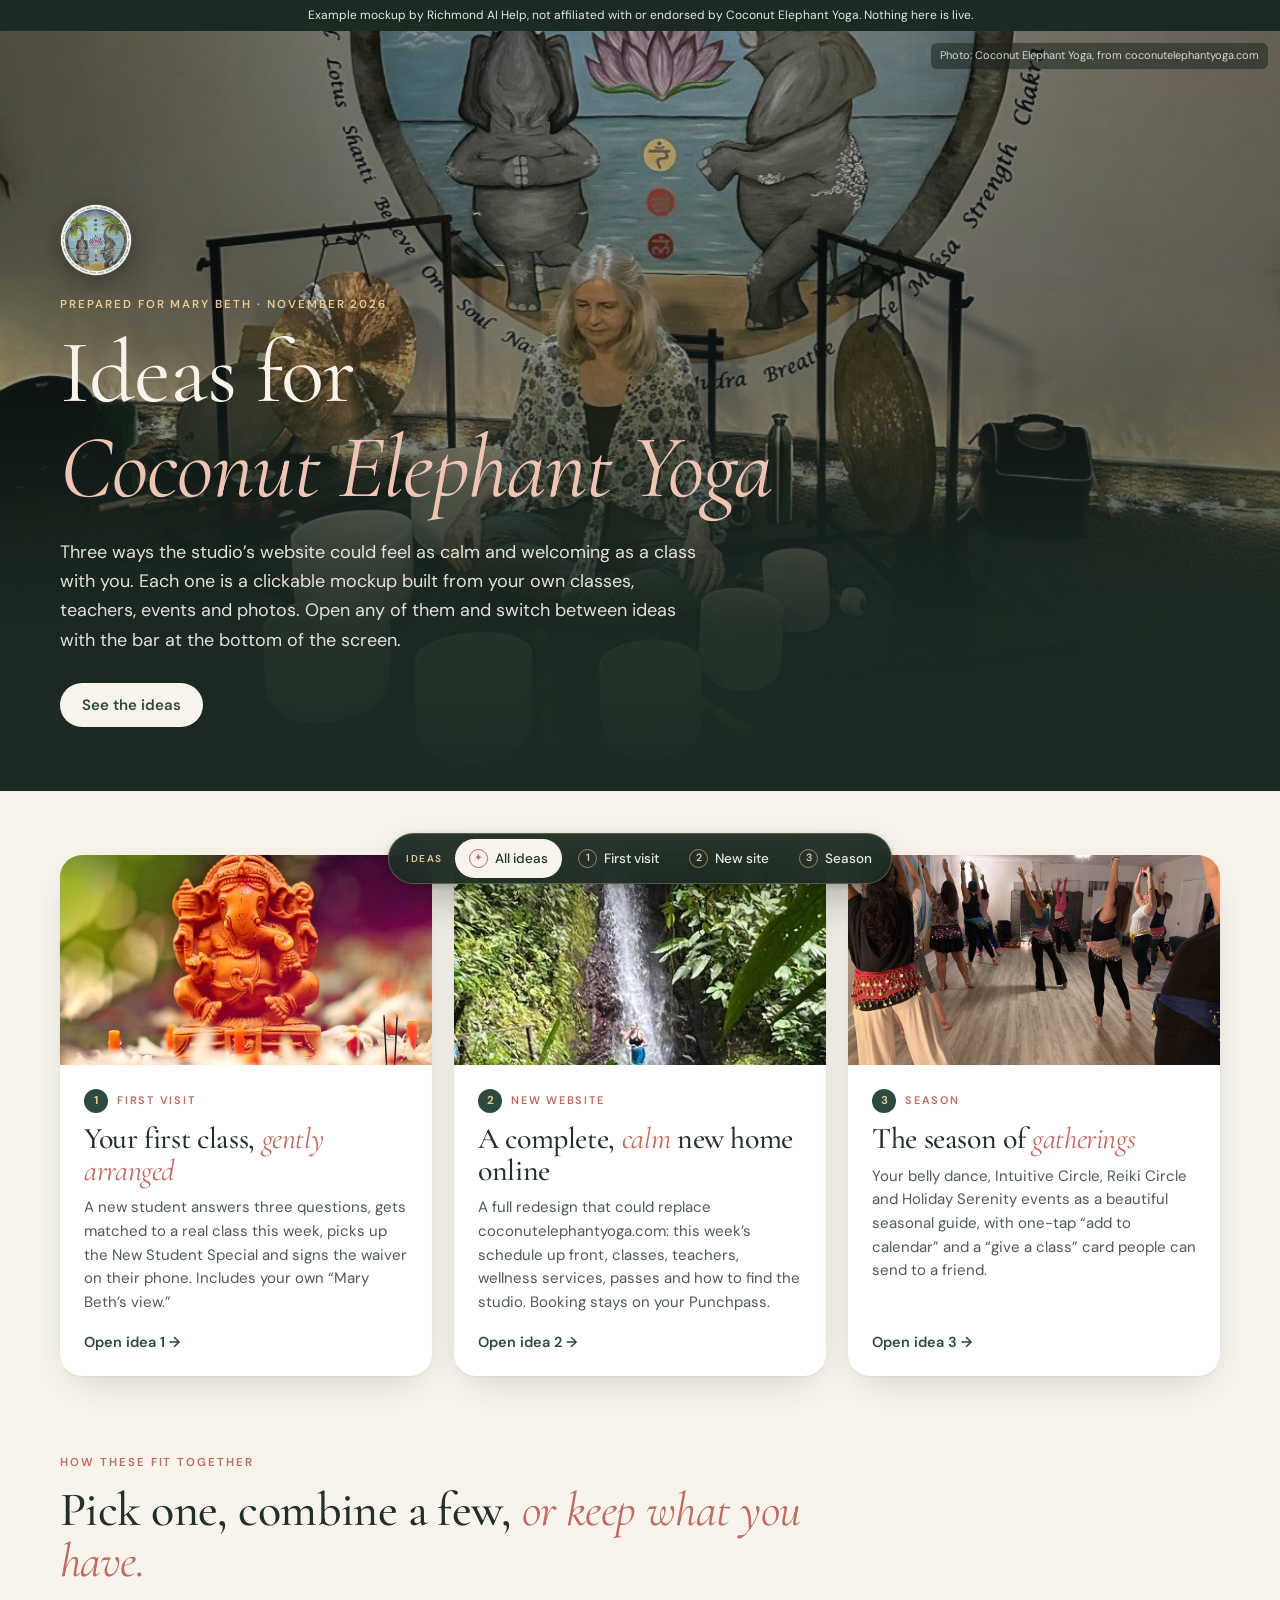
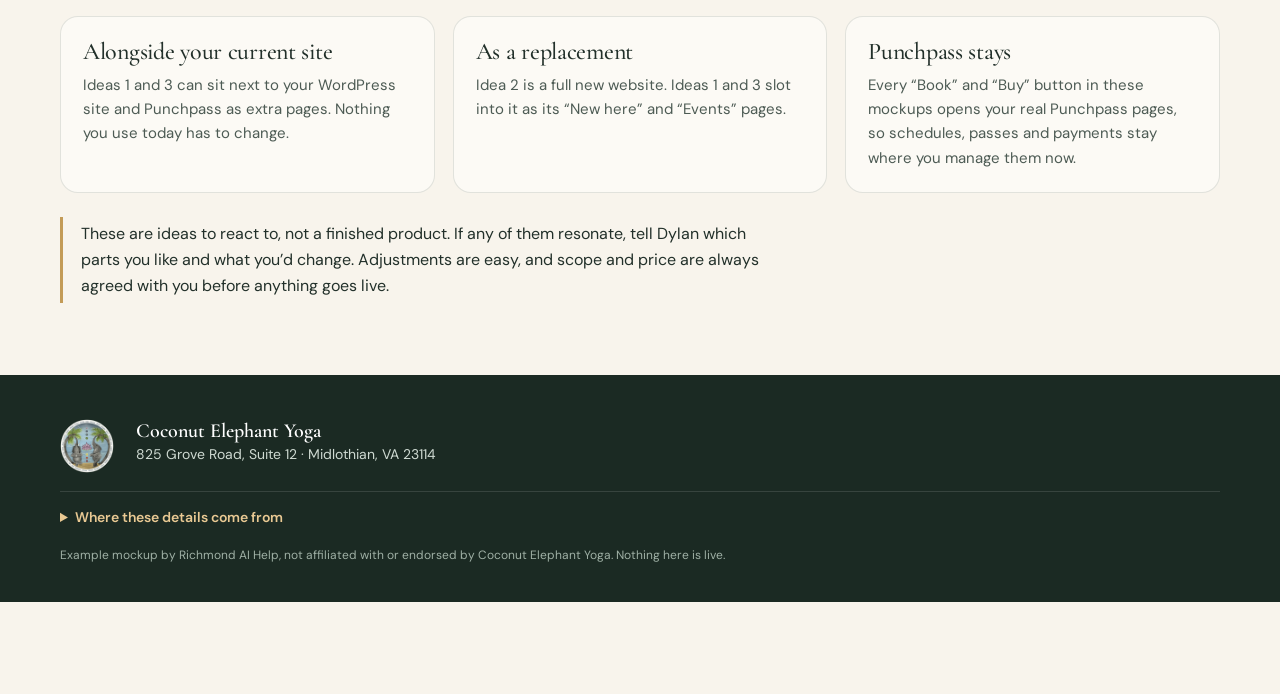
==== commit c5b26885: "Add ideas landing, new website and seasonal events mockups with idea switcher" ====
--- a/index.html
+++ b/index.html
@@ -4,293 +4,81 @@
 <meta charset="utf-8">
 <meta name="viewport" content="width=device-width,initial-scale=1,viewport-fit=cover">
 <meta name="robots" content="noindex,nofollow">
-<meta name="theme-color" content="#2c4a3e">
+<meta name="theme-color" content="#1b2a23">
 <link rel="icon" href="data:,">
-<title>Coconut Elephant Yoga · your first class (example mockup)</title>
-<link rel="stylesheet" href="style.css">
+<title>Ideas for Coconut Elephant Yoga (example mockups)</title>
+<link rel="stylesheet" href="ideas.css">
+<link rel="stylesheet" href="landing.css">
+<link rel="stylesheet" href="ideas-nav.css">
 </head>
 <body>
 <p class="mock" role="note">Example mockup by Richmond AI Help, not affiliated with or endorsed by Coconut Elephant Yoga. Nothing here is live.</p>
 
-<header class="top">
-  <a class="brand" href="#welcome"><img src="img/logo.png" alt="" width="44" height="44"><span><b>Coconut Elephant Yoga</b><i>the light in us honors the light in you</i></span></a>
-  <nav class="nav" aria-label="Sections">
-    <a href="#first">First visit</a><a href="#waiver">Waiver</a><a href="#events">Events</a>
-    <button type="button" class="ownerbtn" id="ownerOpen"><span class="ob-dot" aria-hidden="true"></span>Mary Beth’s view</button>
-  </nav>
+<header class="lhero">
+  <figure class="lh-photo"><img src="img/sound-bowls.jpg" alt="Mary Beth with crystal singing bowls in the studio" width="1200" height="823"><figcaption>Photo: Coconut Elephant Yoga, from coconutelephantyoga.com</figcaption></figure>
+  <div class="wrap lh-in">
+    <img class="lh-logo" src="img/logo.png" alt="" width="72" height="72">
+    <p class="eyebrow">Prepared for Mary Beth · November 2026</p>
+    <h1>Ideas for<br><em>Coconut Elephant Yoga</em></h1>
+    <p class="lh-lede">Three ways the studio’s website could feel as calm and welcoming as a class with you. Each one is a clickable mockup built from your own classes, teachers, events and photos. Open any of them and switch between ideas with the bar at the bottom of the screen.</p>
+    <a class="btn light" href="#ideas">See the ideas</a>
+  </div>
 </header>
 
 <main>
-<!-- HERO -->
-<section class="hero" id="welcome">
-  <figure class="hero-photo"><img src="img/sound-bowls.jpg" alt="Crystal singing bowls set out in the studio" width="1200" height="823"><figcaption>Photo: Coconut Elephant Yoga’s “Sound and Vibration” image, from coconutelephantyoga.com</figcaption></figure>
-  <div class="hero-copy rise">
-    <p class="eyebrow">New to the studio · Midlothian &amp; online</p>
-    <h1>Your first class,<br><em>gently arranged.</em></h1>
-    <p class="lede">Find a class that suits you, grab the New Student Special, and sign your waiver on your phone. It takes about three minutes, all before you unroll a mat.</p>
-    <div class="hero-cta">
-      <a class="btn primary" href="#first">Find my first class</a>
-      <a class="btn quiet" href="https://coconutelephantyoga.punchpass.com/passes/49413" target="_blank" rel="noopener">New Student Special · $33</a>
+<section class="wrap ideas" id="ideas" aria-label="The ideas">
+  <a class="idea rise" href="first-visit.html">
+    <figure><img src="img/yoga-nidra.jpg" alt="" width="700" height="700"></figure>
+    <div class="idea-tx">
+      <p class="idea-n"><b>1</b>First visit</p>
+      <h2>Your first class, <em>gently arranged</em></h2>
+      <p>A new student answers three questions, gets matched to a real class this week, picks up the New Student Special and signs the waiver on their phone. Includes your own “Mary Beth’s view.”</p>
+      <span class="idea-go">Open idea 1 <span aria-hidden="true">→</span></span>
     </div>
-    <ol class="steps3" aria-label="Three steps">
-      <li><b>1</b><span>Pick a class</span></li>
-      <li><b>2</b><span>3 classes for $33</span></li>
-      <li><b>3</b><span>Sign on your phone</span></li>
-    </ol>
-  </div>
+  </a>
+  <a class="idea rise" href="website.html">
+    <figure><img src="img/therapeutic.jpg" alt="" width="384" height="512"></figure>
+    <div class="idea-tx">
+      <p class="idea-n"><b>2</b>New website</p>
+      <h2>A complete, <em>calm</em> new home online</h2>
+      <p>A full redesign that could replace coconutelephantyoga.com: this week’s schedule up front, classes, teachers, wellness services, passes and how to find the studio. Booking stays on your Punchpass.</p>
+      <span class="idea-go">Open idea 2 <span aria-hidden="true">→</span></span>
+    </div>
+  </a>
+  <a class="idea rise" href="season.html">
+    <figure><img src="img/belly-dance.jpg" alt="" width="1000" height="750"></figure>
+    <div class="idea-tx">
+      <p class="idea-n"><b>3</b>Season</p>
+      <h2>The season of <em>gatherings</em></h2>
+      <p>Your belly dance, Intuitive Circle, Reiki Circle and Holiday Serenity events as a beautiful seasonal guide, with one-tap “add to calendar” and a “give a class” card people can send to a friend.</p>
+      <span class="idea-go">Open idea 3 <span aria-hidden="true">→</span></span>
+    </div>
+  </a>
 </section>
 
-<!-- FIRST VISIT -->
-<section class="sec first" id="first" aria-labelledby="first-h">
-  <div class="sec-head rise">
-    <p class="eyebrow">Step one</p>
-    <h2 id="first-h">Which class should I try first?</h2>
-    <p>Three quick questions, matched against this week’s real schedule.</p>
+<section class="wrap fit rise" aria-labelledby="fit-h">
+  <div class="fit-h">
+    <p class="eyebrow">How these fit together</p>
+    <h2 id="fit-h">Pick one, combine a few, <em>or keep what you have.</em></h2>
   </div>
-
-  <div class="finder rise">
-    <div class="q" data-q="feel">
-      <p class="q-l">How would you like to feel?</p>
-      <div class="opts">
-        <button type="button" data-v="soft"><b>Soft &amp; restful</b><small>slow, floor-based, long exhales</small></button>
-        <button type="button" data-v="steady"><b>Steady &amp; grounded</b><small>classic poses, clear guidance</small></button>
-        <button type="button" data-v="flow"><b>Gently flowing</b><small>breath and movement together</small></button>
-      </div>
-    </div>
-    <div class="q" data-q="when">
-      <p class="q-l">When are you usually free?</p>
-      <div class="opts">
-        <button type="button" data-v="am"><b>Weekday mornings</b></button>
-        <button type="button" data-v="pm"><b>Weekday evenings</b></button>
-        <button type="button" data-v="wk"><b>Weekend afternoons</b></button>
-      </div>
-    </div>
-    <div class="q" data-q="where">
-      <p class="q-l">In the studio or from home?</p>
-      <div class="opts two">
-        <button type="button" data-v="studio"><b>In the studio</b><small>825 Grove Rd, Suite 12</small></button>
-        <button type="button" data-v="online"><b>Online</b><small>live on Zoom</small></button>
-      </div>
-    </div>
+  <div class="fit-grid">
+    <div><h3>Alongside your current site</h3><p>Ideas 1 and 3 can sit next to your WordPress site and Punchpass as extra pages. Nothing you use today has to change.</p></div>
+    <div><h3>As a replacement</h3><p>Idea 2 is a full new website. Ideas 1 and 3 slot into it as its “New here” and “Events” pages.</p></div>
+    <div><h3>Punchpass stays</h3><p>Every “Book” and “Buy” button in these mockups opens your real Punchpass pages, so schedules, passes and payments stay where you manage them now.</p></div>
   </div>
-
-  <div class="match" id="match" hidden aria-live="polite">
-    <article class="pick">
-      <p class="eyebrow" id="mEyebrow">Your first class</p>
-      <h3 id="mName"></h3>
-      <p class="pick-meta" id="mMeta"></p>
-      <blockquote id="mDesc"></blockquote>
-      <p class="pick-cite">From the studio’s class descriptions page.</p>
-      <div class="dates" id="mDates"></div>
-      <p class="also" id="mAlso"></p>
-    </article>
-
-    <aside class="special">
-      <p class="eyebrow light">New Student Special · the fixed button</p>
-      <p class="sp-price"><span>$33</span><small>3 classes · $11 each</small></p>
-      <ul class="sp-list">
-        <li>For new students, one time each</li>
-        <li>Starts at your first class, then good for 60 days</li>
-        <li>Regular classes only (not specialty classes or workshops)</li>
-        <li>Nonrefundable</li>
-      </ul>
-      <a class="btn gold" href="https://coconutelephantyoga.punchpass.com/passes/49413" target="_blank" rel="noopener">Get the New Student Special</a>
-      <p class="sp-note">Opens the studio’s real pass page on Punchpass. Pass terms as listed there on Nov 15, 2026.</p>
-    </aside>
-
-    <div class="prep">
-      <div class="prep-col" id="prepStudio">
-        <h4>Coming to the studio</h4>
-        <ul class="ticks">
-          <li><b>Where:</b> 825 Grove Road, Suite 12, Midlothian, in the Grove Road Office Complex near Midlothian Turnpike and Courthouse Rd.</li>
-          <li><b>Register ahead:</b> at least two hours before an in-studio class. You can cancel up to two hours before.</li>
-          <li><b>When you arrive:</b> sign in. Put your phone on silent and leave it in the locked hallway with your things.</li>
-          <li><b>Skip the scent:</b> no perfume or fragranced lotion. Essential oils are sometimes offered and always optional.</li>
-          <li><b>Mat manners:</b> step over or around other people’s mats.</li>
-        </ul>
-      </div>
-      <div class="prep-col" id="prepOnline" hidden>
-        <h4>Practicing from home</h4>
-        <ul class="ticks">
-          <li><b>Register ahead:</b> at least one hour before an online class. You can cancel up to two hours before.</li>
-          <li><b>Set the room:</b> dim the lights, close the door, light a candle, turn on ambient music.</li>
-          <li><b>Props from home:</b> blankets, pillows and towels. A belt, tie, scarf or robe strap works as a strap, large books or canned goods as blocks, and a scarf, sock or hand towel as an eye pillow.</li>
-          <li><b>Zoom acting up?</b> Log out and back in, close other tabs, restart and plug in your device, and turn your device’s sound down if audio is off.</li>
-          <li><b>Privacy:</b> the studio camera is placed so in-studio students aren’t seen online.</li>
-        </ul>
-      </div>
-      <p class="prep-cite">Everything above is from the studio’s etiquette page and Punchpass schedule notes.</p>
-    </div>
-
-    <div class="keep">
-      <canvas id="cardCanvas" width="1080" height="1350" hidden></canvas>
-      <figure class="card-prev"><img id="cardImg" alt="Your first-class card: class, time, teacher, pass and what to know"></figure>
-      <div class="keep-acts">
-        <p class="keep-h">Keep it handy</p>
-        <a class="btn primary" id="cardPng" href="#" download="coconut-elephant-first-class.png">Save my first-class card</a>
-        <a class="btn quiet" id="cardIcs" href="#" download="coconut-elephant-first-class.ics">Add to my calendar</a>
-        <a class="btn quiet" href="#waiver">Next: sign my waiver</a>
-        <div class="breathe" aria-label="Breathing pacer">
-          <div class="ring" aria-hidden="true"><span></span></div>
-          <p><b>Arriving early?</b> Follow the circle for three slow breaths: in as it grows, out as it softens.</p>
-        </div>
-      </div>
-    </div>
-  </div>
+  <p class="fit-note">These are ideas to react to, not a finished product. If any of them resonate, tell Dylan which parts you like and what you’d change. Adjustments are easy, and scope and price are always agreed with you before anything goes live.</p>
 </section>
-
-<!-- WAIVER -->
-<section class="sec waiver" id="waiver" aria-labelledby="wv-h">
-  <div class="wv-intro rise">
-    <p class="eyebrow">Step two</p>
-    <h2 id="wv-h">Sign your waiver on your phone.</h2>
-    <p>The studio’s waiver is a PDF today: download it, print it, sign it, then bring it or email it in. Here it takes a minute on the phone, with a finger signature. The signed copy is saved and the studio gets an email.</p>
-    <ul class="wv-points">
-      <li>No printer, no paper on the front desk</li>
-      <li>Parent or guardian signs for anyone under 18, as the studio requires</li>
-      <li>Mary Beth sees injuries and experience before class</li>
-    </ul>
-    <p class="wv-fine">In this mockup nothing leaves your device. The waiver paragraphs are example wording; Mary Beth would use her own.</p>
-  </div>
-
-  <div class="phone rise">
-    <div class="ph-bar"><span>9:41</span><span class="ph-isl" aria-hidden="true"></span><span>Waiver</span></div>
-    <div class="ph-body">
-      <ol class="ph-prog" aria-hidden="true"><li class="on"></li><li></li><li></li><li></li></ol>
-
-      <form class="wv-step" data-w="0" novalidate>
-        <h3>About you</h3>
-        <label>Full name<input id="wName" autocomplete="name" placeholder="Jordan Example"></label>
-        <div class="two">
-          <label>Email<input id="wEmail" type="email" autocomplete="email" placeholder="you@example.com"></label>
-          <label>Mobile<input id="wPhone" inputmode="tel" autocomplete="tel" placeholder="(804) 555-0123"></label>
-        </div>
-        <label>Emergency contact<input id="wEmer" placeholder="Name and phone"></label>
-        <p class="lab">How would you describe your yoga practice?</p>
-        <div class="pills" data-pill="level"><button type="button">I am scared of yoga</button><button type="button">Beginner</button><button type="button">Intermediate</button><button type="button">Advanced</button></div>
-        <label>Injuries your teacher should know about <span class="opt">optional</span><textarea id="wInj" rows="2" placeholder="e.g. tender left knee"></textarea></label>
-        <label class="check"><input type="checkbox" id="wMinor"><span>The student is under 18</span></label>
-        <label id="wGuardWrap" hidden>Parent or guardian name<input id="wGuard" placeholder="Guardian full name"></label>
-        <p class="err" hidden></p>
-        <button type="button" class="btn primary full" data-wnext>Continue</button>
-      </form>
-
-      <div class="wv-step" data-w="1" hidden>
-        <h3>Read &amp; agree</h3>
-        <div class="legal">
-          <p class="legal-tag">Example wording only · not legal advice · Mary Beth replaces this with her own waiver text</p>
-          <p>I am choosing to take part in classes and events at Coconut Elephant Yoga. I understand yoga involves physical movement and that I should listen to my body and rest whenever I need to.</p>
-          <p>I will tell my teacher about any injuries or health conditions before class and follow the teacher’s guidance.</p>
-          <p>[The studio’s own release and hold-harmless language goes here, exactly as Mary Beth’s current waiver states it.]</p>
-        </div>
-        <label class="check"><input type="checkbox" id="wAgree"><span>I have read the waiver and agree to it</span></label>
-        <label class="check"><input type="checkbox" id="wPhoto"><span>Optional: the studio may use class photos of me on social media</span></label>
-        <p class="err" hidden></p>
-        <div class="row"><button type="button" class="btn quiet" data-wback>Back</button><button type="button" class="btn primary" data-wnext>Sign</button></div>
-      </div>
-
-      <div class="wv-step" data-w="2" hidden>
-        <h3 id="sigH">Sign with your finger</h3>
-        <div class="sigpad"><canvas id="sig" width="640" height="300" aria-label="Signature pad"></canvas><span class="sig-line" aria-hidden="true"></span><span class="sig-x" aria-hidden="true">×</span><span class="sig-hint" id="sigHint">Sign here</span></div>
-        <div class="row tight"><button type="button" class="linkbtn" id="sigClear">Clear</button><span class="today" id="sigDate"></span></div>
-        <p class="err" hidden></p>
-        <div class="row"><button type="button" class="btn quiet" data-wback>Back</button><button type="button" class="btn primary" data-wnext>Submit waiver</button></div>
-      </div>
-
-      <div class="wv-step done" data-w="3" hidden>
-        <div class="seal" aria-hidden="true"><svg viewBox="0 0 48 48"><circle cx="24" cy="24" r="22"/><path d="M14 25l7 7 13-15"/></svg></div>
-        <h3 id="doneH">You’re all set.</h3>
-        <p id="doneP">Your signed waiver is saved with the studio.</p>
-        <dl class="sum" id="doneSum"></dl>
-        <canvas id="wvCanvas" width="900" height="1200" hidden></canvas>
-        <a class="btn primary full" id="wvPng" href="#" download="coconut-elephant-waiver-copy.png">Save my signed copy</a>
-        <button type="button" class="linkbtn center" id="wvRestart">Start a new waiver</button>
-      </div>
-    </div>
-  </div>
-
-  <div class="alert-prev rise" id="alertPrev">
-    <p class="eyebrow">What lands in the studio inbox (preview)</p>
-    <div class="mail">
-      <p class="mail-h"><span>To</span>coconutelephantyoga@gmail.com</p>
-      <p class="mail-h"><span>Subject</span><b id="alSubj">New waiver signed · waiting for a signature</b></p>
-      <div class="mail-b" id="alBody"><p>When a student submits the phone waiver, this preview fills in with their details, the way the studio email would.</p></div>
-    </div>
-    <p class="wv-fine">Preview only. No email is sent from this page.</p>
-  </div>
-</section>
-
-<!-- EVENTS -->
-<section class="sec events" id="events" aria-labelledby="ev-h">
-  <div class="sec-head rise">
-    <p class="eyebrow">Gatherings &amp; workshops</p>
-    <h2 id="ev-h">The season at Coconut Elephant</h2>
-    <p>Belly dance, intuition, Reiki and a holiday sound journey, with dates and prices as listed on Punchpass.</p>
-  </div>
-  <div class="strip rise" id="strip" role="tablist" aria-label="Filter events"></div>
-  <div class="evgrid" id="evgrid"></div>
-  <p class="ev-cite">Event dates, teachers and prices from the studio’s home page, Events and Training page, and Punchpass event pages, read Nov 15, 2026. Photos from coconutelephantyoga.com.</p>
-</section>
+</main>
 
 <footer class="foot">
-  <div class="foot-in">
-    <img src="img/logo.png" alt="" width="56" height="56">
-    <p><b>Coconut Elephant Yoga</b><br>825 Grove Road, Suite 12 · Midlothian, VA 23114<br>coconutelephantyoga@gmail.com</p>
-    <details>
-      <summary>Where these details come from</summary>
-      <p>Everything on this page comes from coconutelephantyoga.com (home, classes, class descriptions, studio etiquette, events, instructors and contact pages) and coconutelephantyoga.punchpass.com (schedule, passes, the New Student Special pass, and the event pages), all opened Nov 15, 2026. Photos are the studio’s own images from coconutelephantyoga.com. The waiver wording, student names and drafted messages are examples made for this mockup.</p>
-    </details>
-    <p class="foot-mock">Example mockup by Richmond AI Help, not affiliated with or endorsed by Coconut Elephant Yoga. Nothing here is live.</p>
+  <div class="wrap">
+    <img src="img/logo.png" alt="" width="54" height="54">
+    <p><b>Coconut Elephant Yoga</b><br>825 Grove Road, Suite 12 · Midlothian, VA 23114</p>
+    <details><summary>Where these details come from</summary><p>Classes, schedule, teachers, services, events, prices and policies come from coconutelephantyoga.com and coconutelephantyoga.punchpass.com, opened Nov 15, 2026. Photos are the studio’s own images from coconutelephantyoga.com. Anything marked “example” (student names, numbers, drafted messages) was made up for these mockups.</p></details>
+    <p class="fm">Example mockup by Richmond AI Help, not affiliated with or endorsed by Coconut Elephant Yoga. Nothing here is live.</p>
   </div>
 </footer>
-</main>
-
-<!-- OWNER VIEW -->
-<div class="owner" id="owner" hidden role="dialog" aria-modal="true" aria-labelledby="ow-h">
-  <div class="ow-panel">
-    <header class="ow-top">
-      <img src="img/mary-beth.jpg" alt="Mary Beth" width="56" height="56">
-      <div><p class="eyebrow">Studio view · example</p><h2 id="ow-h">Good morning, Mary Beth</h2><p class="ow-sub" id="owSub">Sunday, Nov 15</p></div>
-      <button type="button" class="x" id="ownerClose" aria-label="Close Mary Beth’s view">×</button>
-    </header>
-    <div class="ow-tabs" role="tablist">
-      <button type="button" role="tab" aria-selected="true" data-tab="today">Today</button>
-      <button type="button" role="tab" aria-selected="false" data-tab="fix">Website fixes</button>
-      <button type="button" role="tab" aria-selected="false" data-tab="week">This week</button>
-    </div>
-    <div class="ow-body">
-      <div data-pane="today">
-        <div class="today-class">
-          <p class="tc-time">2:00 pm</p>
-          <div><p class="tc-name">Gentle Sensory Yoga</p><p class="tc-meta">You’re teaching · studio &amp; online · 1 hr 15 min · <span class="tag">Live music during today’s class</span></p></div>
-        </div>
-        <p class="ow-h3">New students today <span class="ex">example students</span></p>
-        <div id="stuList"></div>
-      </div>
-      <div data-pane="fix" hidden>
-        <div class="fixcard">
-          <p class="fx-k">1 · The NEW STUDENT button on the home page</p>
-          <p>Right now the button’s link has extra text stuck to the end, so Punchpass returns an error page instead of the pass.</p>
-          <p class="fx-lab bad">Link on the button today</p>
-          <code class="fx-code bad">http://coconutelephantyoga.punchpass.com/passes/49413?check=1543346028(opens in a new tab) coconutelephantyoga.punchpass.com/passes/49413?check=1543346028</code>
-          <p class="fx-lab good">Fixed link</p>
-          <code class="fx-code good">https://coconutelephantyoga.punchpass.com/passes/49413</code>
-          <p class="fx-note"><b>Also worth a look:</b> when the pass page was opened on Nov 15, Punchpass said “This pass is currently sold out!” So once the link is fixed, new students may still not be able to buy it until that’s changed in Punchpass. A pass limit or quantity setting is a likely place to check.</p>
-        </div>
-        <div class="fixcard">
-          <p class="fx-k">2 · The new-student waiver</p>
-          <p>Today: download the PDF, print, sign, then bring it to class or email it in.</p>
-          <p>With the phone waiver: students sign before they arrive, the signed copy is saved, and you get an email with their experience level, injuries and emergency contact. Questions from your current form (C-Fit, how they heard about you, text alerts) can be added.</p>
-        </div>
-      </div>
-      <div data-pane="week" hidden>
-        <p class="ow-h3">Coming up <span class="ex">from your Punchpass schedule</span></p>
-        <ul class="wk" id="wkList"></ul>
-      </div>
-    </div>
-  </div>
-</div>
-
-<script src="app.js"></script>
+<nav class="rsw" aria-label="Switch between ideas"><span class="rsw-lab">Ideas</span><a href="index.html" class="rsw-all" aria-current="page"><b aria-hidden="true">✦</b>All ideas</a><a href="first-visit.html"><b aria-hidden="true">1</b>First visit</a><a href="website.html"><b aria-hidden="true">2</b>New site</a><a href="season.html"><b aria-hidden="true">3</b>Season</a></nav>
+<script src="ideas.js"></script>
 </body>
 </html>
--- a/ideas.css
+++ b/ideas.css
@@ -0,0 +1,63 @@
+@font-face{font-family:"Cormorant";src:url(fonts/cormorant.woff2) format("woff2");font-weight:300 700;font-display:swap}
+@font-face{font-family:"Cormorant";src:url(fonts/cormorant-italic.woff2) format("woff2");font-weight:300 700;font-style:italic;font-display:swap}
+@font-face{font-family:"DM Sans";src:url(fonts/dmsans.woff2) format("woff2");font-weight:300 700;font-display:swap}
+:root{--ink:#22302a;--ink2:#4d5b54;--ink3:#6b7871;--forest:#2c4a3e;--forest2:#21392f;--deep:#1b2a23;--sage:#8fa89a;--mist:#e7ece6;--cream:#f8f4ec;--paper:#fcfaf5;--sand:#efe6d8;--lotus:#bf6a62;--gold:#c39b57;--gold2:#e9c993;--line:rgba(34,48,42,.12);--serif:"Cormorant",Georgia,serif;--sans:"DM Sans",system-ui,-apple-system,sans-serif;--shadow:0 1px 2px rgba(34,48,42,.05),0 14px 40px -14px rgba(34,48,42,.22)}
+*{box-sizing:border-box}
+html{scroll-behavior:smooth;scroll-padding-top:76px;-webkit-text-size-adjust:100%}
+body{margin:0;background:var(--cream);color:var(--ink);font:400 16px/1.62 var(--sans);-webkit-font-smoothing:antialiased;overflow-x:hidden}
+img{max-width:100%;display:block}
+a{color:var(--forest)}
+button{font:inherit;color:inherit;cursor:pointer}
+h1,h2,h3,h4{font-family:var(--serif);font-weight:500;letter-spacing:-.012em;line-height:1.06;margin:0}
+h1 em,h2 em,h3 em{font-style:italic;font-weight:400;color:var(--lotus)}
+p{margin:0}
+:focus-visible{outline:2px solid var(--gold);outline-offset:3px}
+.eyebrow{font:600 11.5px/1.25 var(--sans);letter-spacing:.17em;text-transform:uppercase;color:var(--lotus);margin:0 0 14px}
+.mock{margin:0;background:var(--deep);color:#dfe8e1;font-size:12px;line-height:1.4;text-align:center;padding:7px 14px}
+.wrap{width:min(1160px,100% - 40px);margin:0 auto}
+.btn{display:inline-flex;align-items:center;justify-content:center;gap:8px;border:0;border-radius:999px;padding:13px 22px;font-weight:600;font-size:15px;line-height:1.2;text-decoration:none;text-align:center;transition:transform .18s,background .2s,box-shadow .2s}
+.btn:active{transform:scale(.98)}
+.btn.primary{background:var(--forest);color:var(--cream);box-shadow:0 8px 20px -10px rgba(44,74,62,.8)}
+.btn.primary:hover{background:var(--forest2)}
+.btn.light{background:var(--cream);color:var(--forest)}
+.btn.quiet{background:transparent;color:var(--forest);box-shadow:inset 0 0 0 1px rgba(44,74,62,.35)}
+.btn.quiet:hover{box-shadow:inset 0 0 0 1px var(--forest)}
+.btn.ghost{background:transparent;color:var(--cream);box-shadow:inset 0 0 0 1px rgba(248,244,236,.5)}
+.btn.ghost:hover{background:rgba(248,244,236,.08)}
+.btn.sm{padding:9px 15px;font-size:13.5px}
+.ex{display:inline-block;font:600 10px/1 var(--sans);letter-spacing:.12em;text-transform:uppercase;color:#8a5a2a;background:#f6e6c8;border-radius:999px;padding:5px 8px;vertical-align:middle}
+.src{font-size:12.5px;color:var(--ink3);line-height:1.5}
+.rise{opacity:0;transform:translateY(18px);transition:opacity .8s ease,transform .8s cubic-bezier(.2,.7,.2,1)}
+.rise.in{opacity:1;transform:none}
+@media (prefers-reduced-motion:reduce){*,*::before,*::after{animation:none!important;transition:none!important}.rise{opacity:1;transform:none}}
+
+/* idea ribbon under the disclaimer */
+.ribbon{background:var(--sand);border-bottom:1px solid var(--line)}
+.ribbon .wrap{display:flex;align-items:center;gap:14px;flex-wrap:wrap;padding:11px 0;font-size:13.5px;color:var(--ink2)}
+.ribbon b{font:600 10.5px/1 var(--sans);letter-spacing:.16em;text-transform:uppercase;color:var(--lotus)}
+.ribbon span{flex:1 1 300px}
+.ribbon a{font-weight:600;white-space:nowrap}
+
+/* simple brand header used by idea pages */
+.hdr{position:sticky;top:0;z-index:30;background:rgba(248,244,236,.88);-webkit-backdrop-filter:saturate(1.4) blur(14px);backdrop-filter:saturate(1.4) blur(14px);border-bottom:1px solid var(--line)}
+.hdr .wrap{display:flex;align-items:center;justify-content:space-between;gap:14px;padding:10px 0}
+.brand{display:flex;align-items:center;gap:10px;text-decoration:none;color:var(--ink);min-width:0}
+.brand img{width:40px;height:40px;border-radius:50%}
+.brand span{display:flex;flex-direction:column;line-height:1.12}
+.brand b{font:600 19px/1.1 var(--serif);white-space:nowrap}
+.brand i{font:italic 400 13px/1.2 var(--serif);color:var(--ink2);white-space:nowrap}
+.hnav{display:flex;align-items:center;gap:2px}
+.hnav a{font-size:14px;color:var(--ink2);text-decoration:none;padding:8px 12px;border-radius:999px}
+.hnav a:hover{background:var(--mist);color:var(--ink)}
+.hnav .btn{margin-left:8px}
+@media (max-width:920px){.hnav a:not(.btn){display:none}}
+@media (max-width:420px){.brand i{display:none}.hnav .btn{padding:9px 14px;font-size:13px}}
+
+.foot{background:var(--deep);color:#cfdad2;padding:44px 0 36px;font-size:14px}
+.foot .wrap{display:grid;grid-template-columns:auto 1fr;gap:18px 22px;align-items:start}
+.foot img{width:54px;height:54px;border-radius:50%}
+.foot b{color:#fff;font:600 20px/1.2 var(--serif)}
+.foot details{grid-column:1/-1;border-top:1px solid rgba(255,255,255,.12);padding-top:14px}
+.foot summary{cursor:pointer;color:var(--gold2);font-weight:600}
+.foot details p{margin-top:10px;color:#b9c7bd;font-size:13px;line-height:1.6}
+.foot .fm{grid-column:1/-1;font-size:12px;color:#9fb0a5}
--- a/landing.css
+++ b/landing.css
@@ -0,0 +1,49 @@
+.lhero{position:relative;min-height:min(86vh,760px);display:flex;align-items:flex-end;color:var(--cream);background:var(--deep);overflow:hidden}
+.lh-photo{position:absolute;inset:0;margin:0}
+.lh-photo img{width:100%;height:100%;object-fit:cover;object-position:50% 35%;transform:scale(1.04);animation:drift 26s ease-in-out infinite alternate}
+@keyframes drift{to{transform:scale(1.12) translate(-1%,-1%)}}
+.lh-photo::after{content:"";position:absolute;inset:0;background:linear-gradient(180deg,rgba(27,42,35,.15) 0%,rgba(27,42,35,.35) 38%,rgba(27,42,35,.93) 78%,#1b2a23 100%)}
+.lh-photo figcaption{position:absolute;right:12px;top:12px;z-index:2;font-size:11px;color:rgba(248,244,236,.82);background:rgba(20,32,27,.5);padding:4px 9px;border-radius:6px}
+.lh-in{position:relative;z-index:2;padding:120px 0 64px}
+.lh-logo{width:72px;height:72px;border-radius:50%;margin-bottom:22px;box-shadow:0 6px 24px rgba(0,0,0,.35)}
+.lhero .eyebrow{color:var(--gold2)}
+.lhero h1{font-size:clamp(48px,7vw,96px);font-weight:400}
+.lhero h1 em{color:#f0c4b4}
+.lh-lede{max-width:36em;font-size:18px;line-height:1.62;color:rgba(248,244,236,.9);margin:22px 0 28px}
+
+.ideas{display:grid;grid-template-columns:1fr 1fr;gap:22px;padding:64px 0 24px}
+.idea{display:grid;grid-template-columns:150px 1fr;gap:0;background:#fff;border-radius:22px;overflow:hidden;text-decoration:none;color:var(--ink);box-shadow:var(--shadow);transition:transform .3s,box-shadow .3s}
+.idea:hover{transform:translateY(-3px);box-shadow:0 1px 2px rgba(34,48,42,.05),0 24px 50px -16px rgba(34,48,42,.3)}
+.idea figure{margin:0;overflow:hidden}
+.idea figure img{width:100%;height:100%;object-fit:cover;transition:transform .8s}
+.idea:hover figure img{transform:scale(1.05)}
+.idea-tx{padding:24px 24px 22px;display:flex;flex-direction:column;gap:10px}
+.idea-n{display:flex;align-items:center;gap:9px;font:600 11px/1 var(--sans);letter-spacing:.16em;text-transform:uppercase;color:var(--lotus)}
+.idea-n b{display:grid;place-items:center;width:24px;height:24px;border-radius:50%;background:var(--forest);color:var(--gold2);font-size:11.5px;letter-spacing:0}
+.idea h2{font-size:30px}
+.idea-tx>p:not(.idea-n){color:var(--ink2);font-size:15px;line-height:1.58}
+.idea-go{margin-top:auto;padding-top:6px;font-weight:600;font-size:14.5px;color:var(--forest)}
+
+.fit{padding:56px 0 72px}
+.fit-h h2{font-size:clamp(32px,4vw,48px);max-width:16em}
+.fit-grid{display:grid;grid-template-columns:repeat(3,1fr);gap:18px;margin:30px 0 24px}
+.fit-grid div{background:var(--paper);border:1px solid var(--line);border-radius:18px;padding:22px}
+.fit-grid h3{font-size:24px;margin-bottom:8px}
+.fit-grid p{color:var(--ink2);font-size:15px}
+.fit-note{max-width:44em;font-size:16px;color:var(--ink);border-left:3px solid var(--gold);padding:4px 0 4px 18px}
+@media (max-width:900px){.ideas{grid-template-columns:1fr}.fit-grid{grid-template-columns:1fr}}
+@media (max-width:520px){
+  .lhero{min-height:auto}
+  .lh-in{padding:210px 0 44px}
+  .lh-logo{width:58px;height:58px;margin-bottom:16px}
+  .lh-lede{font-size:16.5px}
+  .ideas{padding-top:36px;gap:16px}
+  .idea{grid-template-columns:1fr}
+  .idea figure{height:170px}
+  .idea-tx{padding:20px}
+  .idea h2{font-size:27px}
+}
+.ideas{grid-template-columns:repeat(3,1fr)}
+.idea{grid-template-columns:1fr;grid-template-rows:210px 1fr}
+@media (max-width:900px){.ideas{grid-template-columns:1fr}.idea{grid-template-rows:200px 1fr}}
+@media (max-width:520px){.idea{grid-template-rows:170px 1fr}.idea figure{height:auto}}
--- a/ideas-nav.css
+++ b/ideas-nav.css
@@ -0,0 +1,24 @@
+/* Idea switcher shared by every page. Bottom pill on desktop, full-width bar on phones. */
+body{padding-bottom:calc(92px + env(safe-area-inset-bottom))}
+.rsw{position:fixed;left:50%;bottom:calc(16px + env(safe-area-inset-bottom));transform:translateX(-50%);z-index:40;display:flex;align-items:center;gap:2px;padding:5px;background:rgba(27,42,35,.94);-webkit-backdrop-filter:saturate(1.3) blur(16px);backdrop-filter:saturate(1.3) blur(16px);border:1px solid rgba(233,201,147,.28);border-radius:999px;box-shadow:0 18px 44px -14px rgba(10,20,16,.55),0 2px 6px rgba(10,20,16,.18);font-family:"DM Sans",system-ui,-apple-system,sans-serif}
+.rsw-lab{font:600 10px/1 "DM Sans",system-ui,sans-serif;letter-spacing:.16em;text-transform:uppercase;color:#e9c993;padding:0 10px 0 12px;white-space:nowrap}
+.rsw a{display:flex;align-items:center;gap:7px;color:#e4ebe5;text-decoration:none;font-size:13.5px;font-weight:500;line-height:1;padding:10px 14px;border-radius:999px;white-space:nowrap;transition:background .2s,color .2s}
+.rsw a:hover{background:rgba(248,244,236,.1);color:#fff}
+.rsw a b{display:grid;place-items:center;width:19px;height:19px;border-radius:50%;border:1px solid rgba(233,201,147,.55);color:#e9c993;font-size:10.5px;font-weight:600}
+.rsw a[aria-current=page]{background:#f8f4ec;color:#1f352b}
+.rsw a[aria-current=page] b{border-color:#bf6a62;color:#bf6a62}
+.rsw a:focus-visible{outline:2px solid #e9c993;outline-offset:2px}
+@media (max-width:760px){
+  body{padding-bottom:calc(78px + env(safe-area-inset-bottom))}
+  .rsw{left:8px;right:8px;transform:none;bottom:calc(8px + env(safe-area-inset-bottom));justify-content:space-between;border-radius:20px;padding:5px}
+  .rsw-lab{display:none}
+  .rsw a{flex:1 1 0;flex-direction:column;gap:5px;padding:8px 2px 7px;border-radius:15px;font-size:11.5px;font-weight:600;min-width:0}
+  .rsw a b{width:18px;height:18px;font-size:10px}
+  .rsw a.rsw-all b{border-style:dashed}
+}
+@media print{.rsw{display:none}}
+.rsw-rib{background:#efe6d8;border-bottom:1px solid rgba(34,48,42,.12);font:400 13.5px/1.45 "DM Sans",system-ui,sans-serif;color:#4d5b54}
+.rsw-rib div{width:min(1160px,100% - 36px);margin:0 auto;display:flex;align-items:center;gap:14px;flex-wrap:wrap;padding:10px 0}
+.rsw-rib b{font:600 10.5px/1 "DM Sans",system-ui,sans-serif;letter-spacing:.16em;text-transform:uppercase;color:#bf6a62}
+.rsw-rib span{flex:1 1 300px}
+.rsw-rib a{font-weight:600;color:#2c4a3e;white-space:nowrap}
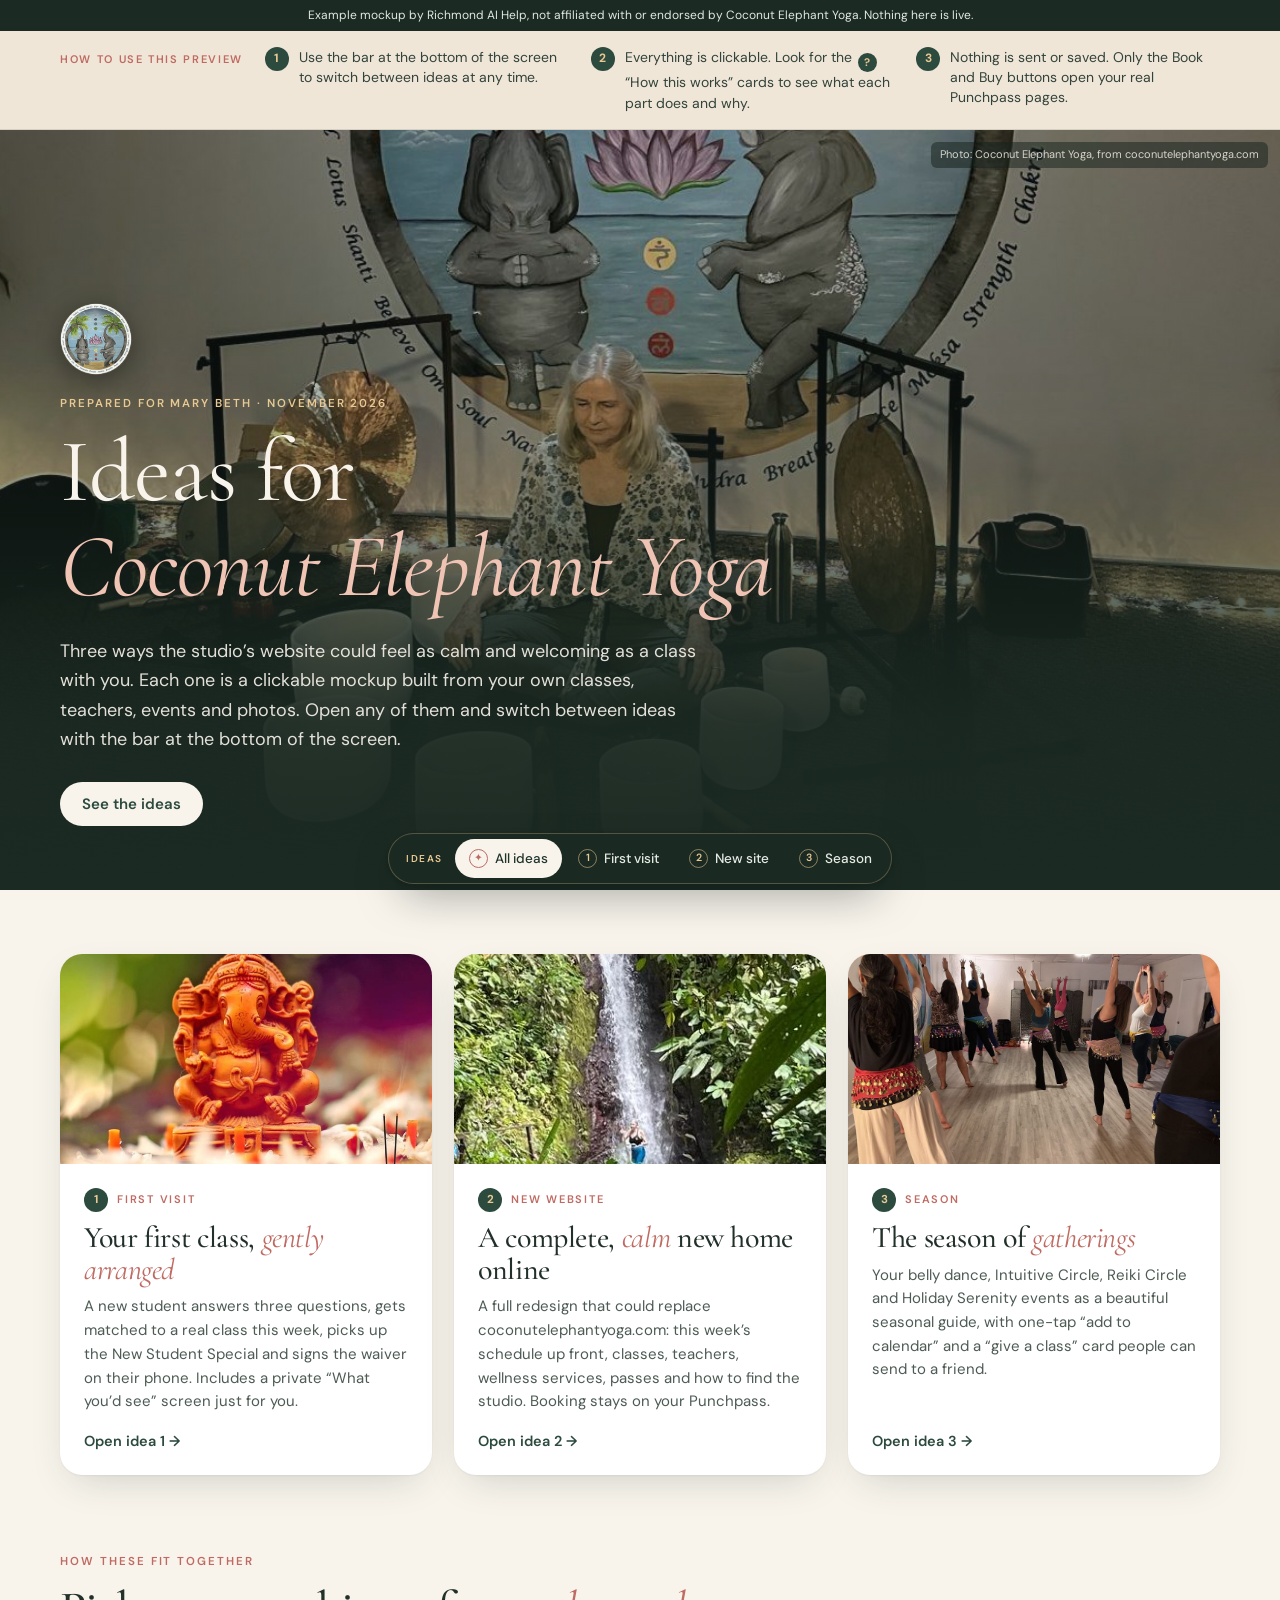
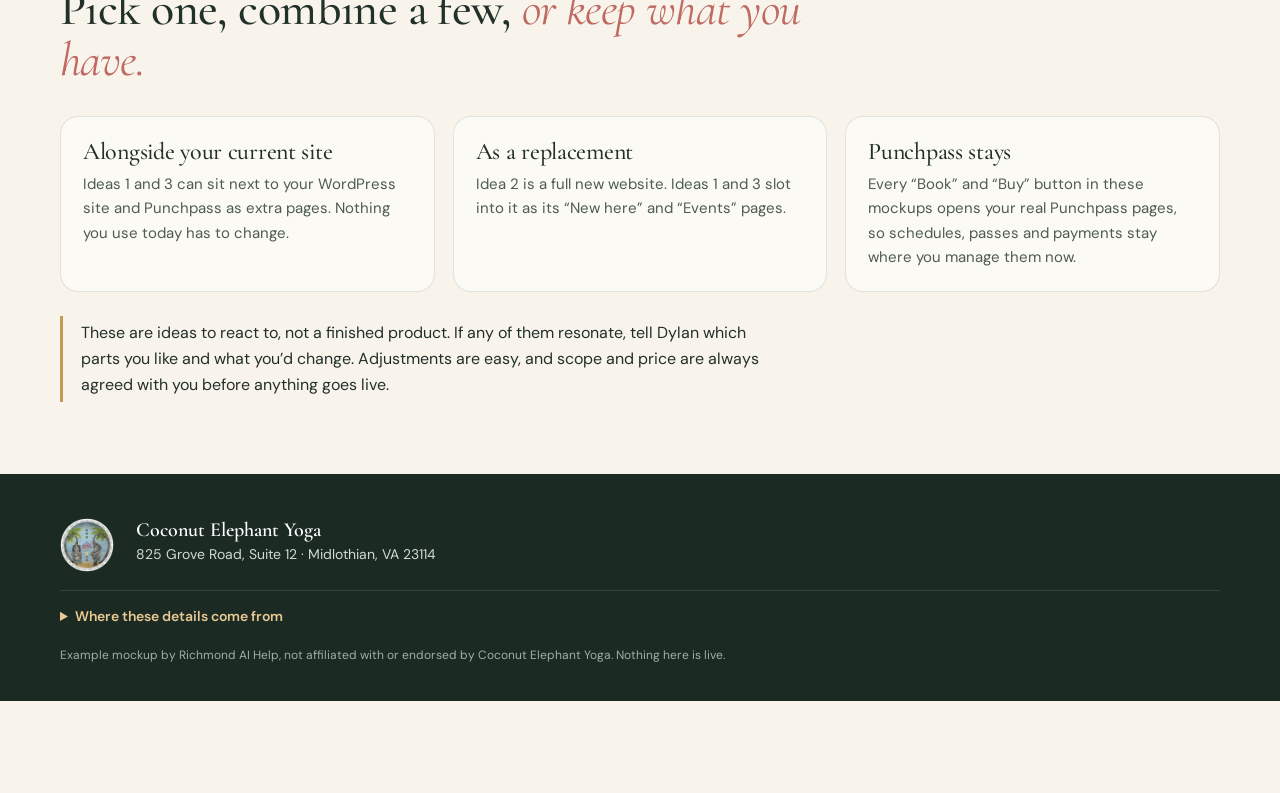
==== commit 7caa93b3: "Add plain-English 'How this works' explainers, What you'd see label, preview how-to" ====
--- a/index.html
+++ b/index.html
@@ -13,6 +13,7 @@
 </head>
 <body>
 <p class="mock" role="note">Example mockup by Richmond AI Help, not affiliated with or endorsed by Coconut Elephant Yoga. Nothing here is live.</p>
+<div class="howto"><ol><li class="t">How to use this preview</li><li><b>1</b><span>Use the bar at the bottom of the screen to switch between ideas at any time.</span></li><li><b>2</b><span>Everything is clickable. Look for the <b class="q">?</b> “How this works” cards to see what each part does and why.</span></li><li><b>3</b><span>Nothing is sent or saved. Only the Book and Buy buttons open your real Punchpass pages.</span></li></ol></div>
 
 <header class="lhero">
   <figure class="lh-photo"><img src="img/sound-bowls.jpg" alt="Mary Beth with crystal singing bowls in the studio" width="1200" height="823"><figcaption>Photo: Coconut Elephant Yoga, from coconutelephantyoga.com</figcaption></figure>
@@ -32,7 +33,7 @@
     <div class="idea-tx">
       <p class="idea-n"><b>1</b>First visit</p>
       <h2>Your first class, <em>gently arranged</em></h2>
-      <p>A new student answers three questions, gets matched to a real class this week, picks up the New Student Special and signs the waiver on their phone. Includes your own “Mary Beth’s view.”</p>
+      <p>A new student answers three questions, gets matched to a real class this week, picks up the New Student Special and signs the waiver on their phone. Includes a private “What you’d see” screen just for you.</p>
       <span class="idea-go">Open idea 1 <span aria-hidden="true">→</span></span>
     </div>
   </a>
@@ -80,5 +81,6 @@
 </footer>
 <nav class="rsw" aria-label="Switch between ideas"><span class="rsw-lab">Ideas</span><a href="index.html" class="rsw-all" aria-current="page"><b aria-hidden="true">✦</b>All ideas</a><a href="first-visit.html"><b aria-hidden="true">1</b>First visit</a><a href="website.html"><b aria-hidden="true">2</b>New site</a><a href="season.html"><b aria-hidden="true">3</b>Season</a></nav>
 <script src="ideas.js"></script>
+<script src="explain.js"></script>
 </body>
 </html>
--- a/ideas-nav.css
+++ b/ideas-nav.css
@@ -22,3 +22,43 @@
 .rsw-rib b{font:600 10.5px/1 "DM Sans",system-ui,sans-serif;letter-spacing:.16em;text-transform:uppercase;color:#bf6a62}
 .rsw-rib span{flex:1 1 300px}
 .rsw-rib a{font-weight:600;color:#2c4a3e;white-space:nowrap}
+/* "How this works" explainer cards, shared by all idea pages */
+.hw{max-width:760px;margin:0 auto 22px;background:#fffdf8;border:1px solid rgba(34,48,42,.12);border-left:3px solid #c39b57;border-radius:16px;font-family:"DM Sans",system-ui,sans-serif;color:#22302a;text-align:left;box-shadow:0 8px 24px -18px rgba(34,48,42,.35)}
+.hw summary{list-style:none;cursor:pointer;display:flex;align-items:center;gap:12px;padding:14px 16px;font-size:15px;line-height:1.3}
+.hw summary::-webkit-details-marker{display:none}
+.hw-i{flex:none;display:grid;place-items:center;width:28px;height:28px;border-radius:50%;background:#2c4a3e;color:#e9c993;font:600 14px/1 "DM Sans",sans-serif}
+.hw summary b{font-weight:600}
+.hw summary small{display:block;font-size:12.5px;color:#4d5b54;font-weight:400;margin-top:2px}
+.hw summary::after{content:"+";margin-left:auto;flex:none;width:26px;height:26px;border-radius:50%;border:1px solid rgba(44,74,62,.3);display:grid;place-items:center;color:#2c4a3e;font-size:17px;line-height:1;transition:transform .2s}
+.hw[open] summary::after{content:"–"}
+.hw-b{display:grid;grid-template-columns:repeat(3,1fr);gap:16px;padding:2px 18px 16px}
+.hw-b h4{font:600 10.5px/1.3 "DM Sans",sans-serif;letter-spacing:.14em;text-transform:uppercase;color:#bf6a62;margin:0 0 6px}
+.hw-b p,.hw-b li{font-size:14px;line-height:1.55;color:#33433b;margin:0}
+.hw-b ul{margin:0;padding-left:17px}
+.hw-b li+li{margin-top:4px}
+.hw-src{grid-column:1/-1;font-size:12px!important;color:#6b7871!important;border-top:1px solid rgba(34,48,42,.1);padding-top:10px}
+.hw.page{max-width:1100px;margin:18px auto 0;width:calc(100% - 36px)}
+.hw.page summary{font-size:16px}
+.hw.dark-gap{margin-top:0}
+.wv-intro .hw{margin:20px 0 0}
+@media (max-width:760px){.hw-b{grid-template-columns:1fr;gap:12px}.hw summary{padding:13px 14px}}
+/* Mary Beth view callout (idea 1) */
+.mbv{max-width:860px;margin:0 auto;padding:56px 18px 20px;text-align:center;font-family:"DM Sans",system-ui,sans-serif}
+.mbv-card{display:grid;grid-template-columns:auto 1fr;gap:18px;align-items:center;text-align:left;background:#2c4a3e;color:#f8f4ec;border-radius:22px;padding:22px 24px;margin-bottom:16px}
+.mbv-card img{width:72px;height:72px;border-radius:50%;object-fit:cover;border:2px solid rgba(233,201,147,.7)}
+.mbv-card .k{font:600 11px/1.3 "DM Sans",sans-serif;letter-spacing:.15em;text-transform:uppercase;color:#e9c993;margin:0 0 6px}
+.mbv-card h2{font:500 30px/1.1 "Cormorant",Georgia,serif;margin:0 0 6px}
+.mbv-card p{margin:0;color:rgba(248,244,236,.85);font-size:15px;line-height:1.5}
+.mbv-card button{margin-top:14px;border:0;border-radius:999px;background:#f8f4ec;color:#2c4a3e;font:600 14.5px "DM Sans",sans-serif;padding:11px 18px;cursor:pointer}
+@media (max-width:560px){.mbv-card{grid-template-columns:1fr}.mbv-card img{width:60px;height:60px}}
+.ow-intro{margin:0;padding:10px 22px 12px;background:#21392f;color:rgba(248,244,236,.88);font:400 13.5px/1.5 "DM Sans",sans-serif}
+.ow-intro b{color:#e9c993}
+/* landing how-to strip */
+.howto{background:#efe6d8;border-bottom:1px solid rgba(34,48,42,.12)}
+.howto ol{list-style:none;margin:0 auto;padding:16px 0;width:min(1160px,100% - 40px);display:grid;grid-template-columns:auto repeat(3,1fr);gap:12px 22px;align-items:start;font-size:14px;line-height:1.45;color:#33433b}
+.howto .t{font:600 11px/1.3 "DM Sans",sans-serif;letter-spacing:.15em;text-transform:uppercase;color:#bf6a62;padding-top:5px}
+.howto li{display:flex;gap:10px}
+.howto li b{flex:none;width:24px;height:24px;border-radius:50%;background:#2c4a3e;color:#e9c993;display:grid;place-items:center;font-size:12px}
+@media (max-width:760px){.howto ol{grid-template-columns:1fr;gap:10px}}
+.howto li span b.q{display:inline-grid;width:19px;height:19px;font-size:11px;vertical-align:-4px;margin:0 2px}
+.keep-acts .hw{margin:0 0 6px}
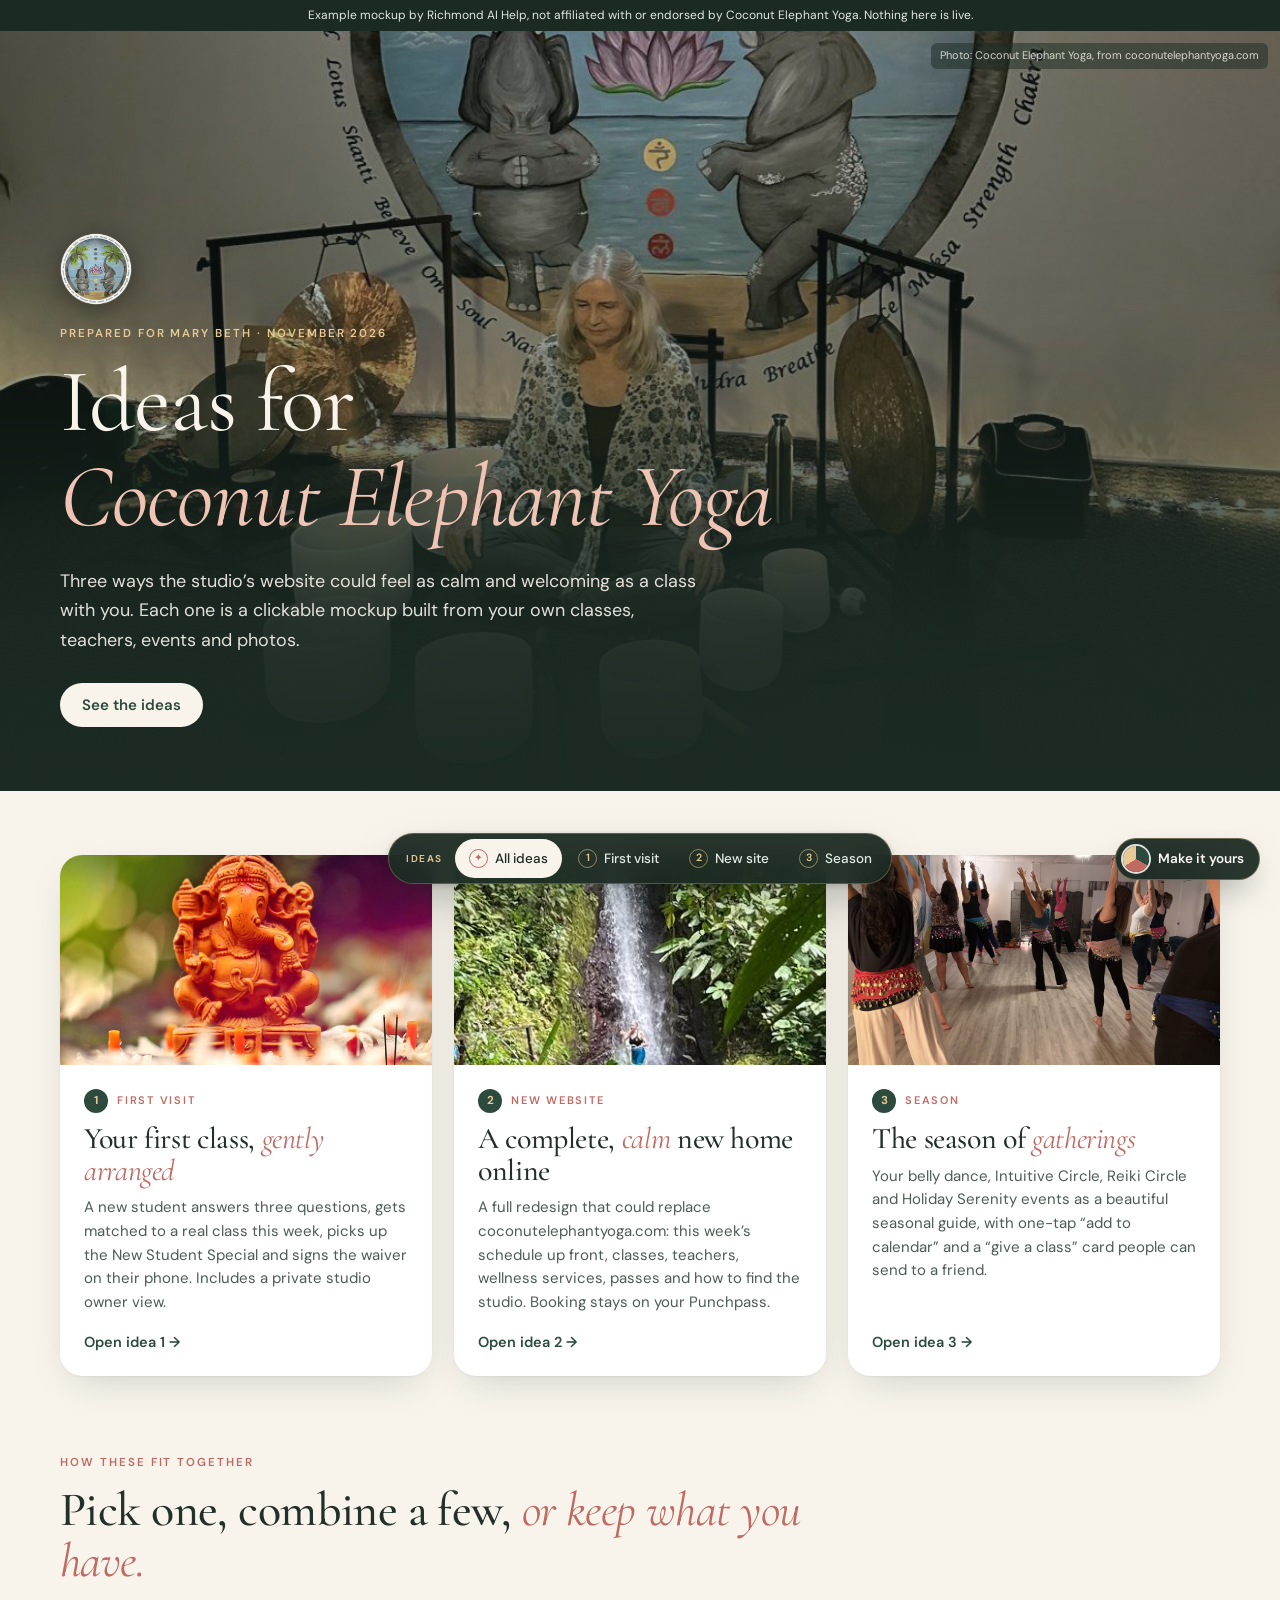
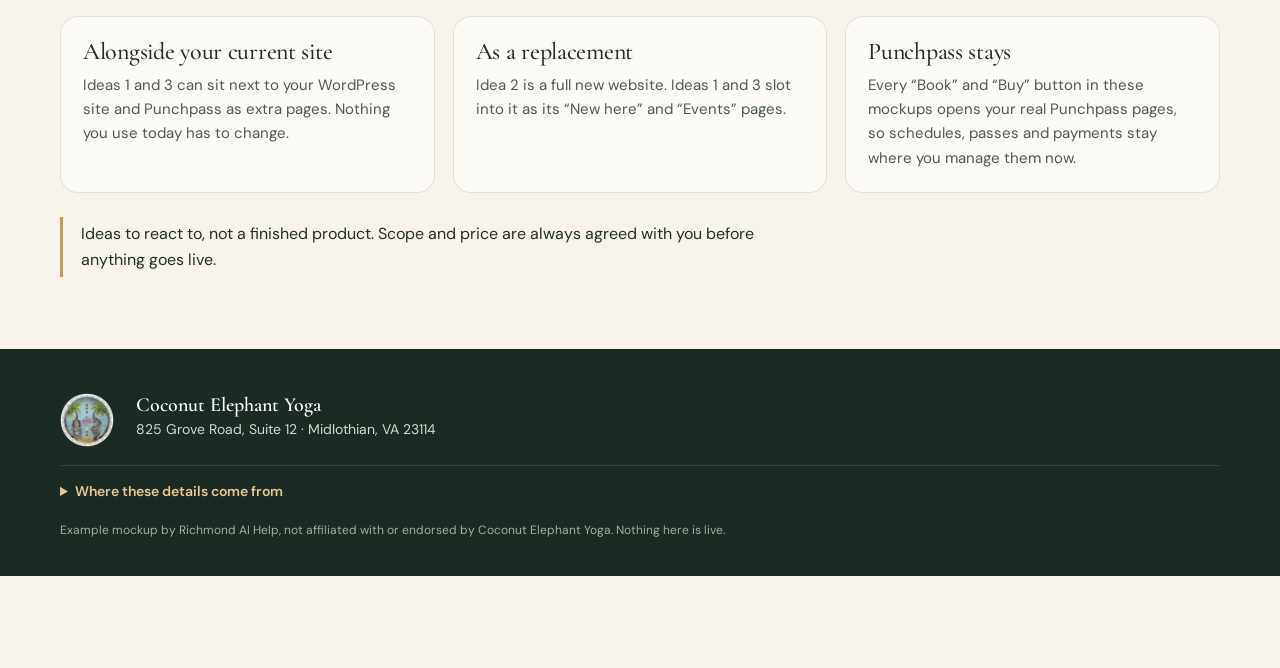
==== commit f8d3cfe8: "Cleaner mockups: real teacher/event photos, HTML first-class card, Make it yours palette+type switch" ====
--- a/index.html
+++ b/index.html
@@ -2,6 +2,7 @@
 <html lang="en">
 <head>
 <meta charset="utf-8">
+<script src="theme-boot.js"></script>
 <meta name="viewport" content="width=device-width,initial-scale=1,viewport-fit=cover">
 <meta name="robots" content="noindex,nofollow">
 <meta name="theme-color" content="#1b2a23">
@@ -10,10 +11,10 @@
 <link rel="stylesheet" href="ideas.css">
 <link rel="stylesheet" href="landing.css">
 <link rel="stylesheet" href="ideas-nav.css">
+<link rel="stylesheet" href="theme.css">
 </head>
 <body>
 <p class="mock" role="note">Example mockup by Richmond AI Help, not affiliated with or endorsed by Coconut Elephant Yoga. Nothing here is live.</p>
-<div class="howto"><ol><li class="t">How to use this preview</li><li><b>1</b><span>Use the bar at the bottom of the screen to switch between ideas at any time.</span></li><li><b>2</b><span>Everything is clickable. Look for the <b class="q">?</b> “How this works” cards to see what each part does and why.</span></li><li><b>3</b><span>Nothing is sent or saved. Only the Book and Buy buttons open your real Punchpass pages.</span></li></ol></div>
 
 <header class="lhero">
   <figure class="lh-photo"><img src="img/sound-bowls.jpg" alt="Mary Beth with crystal singing bowls in the studio" width="1200" height="823"><figcaption>Photo: Coconut Elephant Yoga, from coconutelephantyoga.com</figcaption></figure>
@@ -21,7 +22,7 @@
     <img class="lh-logo" src="img/logo.png" alt="" width="72" height="72">
     <p class="eyebrow">Prepared for Mary Beth · November 2026</p>
     <h1>Ideas for<br><em>Coconut Elephant Yoga</em></h1>
-    <p class="lh-lede">Three ways the studio’s website could feel as calm and welcoming as a class with you. Each one is a clickable mockup built from your own classes, teachers, events and photos. Open any of them and switch between ideas with the bar at the bottom of the screen.</p>
+    <p class="lh-lede">Three ways the studio’s website could feel as calm and welcoming as a class with you. Each one is a clickable mockup built from your own classes, teachers, events and photos.</p>
     <a class="btn light" href="#ideas">See the ideas</a>
   </div>
 </header>
@@ -33,7 +34,7 @@
     <div class="idea-tx">
       <p class="idea-n"><b>1</b>First visit</p>
       <h2>Your first class, <em>gently arranged</em></h2>
-      <p>A new student answers three questions, gets matched to a real class this week, picks up the New Student Special and signs the waiver on their phone. Includes a private “What you’d see” screen just for you.</p>
+      <p>A new student answers three questions, gets matched to a real class this week, picks up the New Student Special and signs the waiver on their phone. Includes a private studio owner view.</p>
       <span class="idea-go">Open idea 1 <span aria-hidden="true">→</span></span>
     </div>
   </a>
@@ -67,7 +68,7 @@
     <div><h3>As a replacement</h3><p>Idea 2 is a full new website. Ideas 1 and 3 slot into it as its “New here” and “Events” pages.</p></div>
     <div><h3>Punchpass stays</h3><p>Every “Book” and “Buy” button in these mockups opens your real Punchpass pages, so schedules, passes and payments stay where you manage them now.</p></div>
   </div>
-  <p class="fit-note">These are ideas to react to, not a finished product. If any of them resonate, tell Dylan which parts you like and what you’d change. Adjustments are easy, and scope and price are always agreed with you before anything goes live.</p>
+  <p class="fit-note">Ideas to react to, not a finished product. Scope and price are always agreed with you before anything goes live.</p>
 </section>
 </main>
 
@@ -81,6 +82,6 @@
 </footer>
 <nav class="rsw" aria-label="Switch between ideas"><span class="rsw-lab">Ideas</span><a href="index.html" class="rsw-all" aria-current="page"><b aria-hidden="true">✦</b>All ideas</a><a href="first-visit.html"><b aria-hidden="true">1</b>First visit</a><a href="website.html"><b aria-hidden="true">2</b>New site</a><a href="season.html"><b aria-hidden="true">3</b>Season</a></nav>
 <script src="ideas.js"></script>
-<script src="explain.js"></script>
+<script src="theme.js"></script>
 </body>
 </html>
--- a/ideas.css
+++ b/ideas.css
@@ -17,10 +17,10 @@
 .wrap{width:min(1160px,100% - 40px);margin:0 auto}
 .btn{display:inline-flex;align-items:center;justify-content:center;gap:8px;border:0;border-radius:999px;padding:13px 22px;font-weight:600;font-size:15px;line-height:1.2;text-decoration:none;text-align:center;transition:transform .18s,background .2s,box-shadow .2s}
 .btn:active{transform:scale(.98)}
-.btn.primary{background:var(--forest);color:var(--cream);box-shadow:0 8px 20px -10px rgba(44,74,62,.8)}
+.btn.primary{background:var(--forest);color:var(--cream);box-shadow:0 8px 20px -10px rgb(var(--forest-rgb) / .8)}
 .btn.primary:hover{background:var(--forest2)}
 .btn.light{background:var(--cream);color:var(--forest)}
-.btn.quiet{background:transparent;color:var(--forest);box-shadow:inset 0 0 0 1px rgba(44,74,62,.35)}
+.btn.quiet{background:transparent;color:var(--forest);box-shadow:inset 0 0 0 1px rgb(var(--forest-rgb) / .35)}
 .btn.quiet:hover{box-shadow:inset 0 0 0 1px var(--forest)}
 .btn.ghost{background:transparent;color:var(--cream);box-shadow:inset 0 0 0 1px rgba(248,244,236,.5)}
 .btn.ghost:hover{background:rgba(248,244,236,.08)}
--- a/landing.css
+++ b/landing.css
@@ -2,18 +2,18 @@
 .lh-photo{position:absolute;inset:0;margin:0}
 .lh-photo img{width:100%;height:100%;object-fit:cover;object-position:50% 35%;transform:scale(1.04);animation:drift 26s ease-in-out infinite alternate}
 @keyframes drift{to{transform:scale(1.12) translate(-1%,-1%)}}
-.lh-photo::after{content:"";position:absolute;inset:0;background:linear-gradient(180deg,rgba(27,42,35,.15) 0%,rgba(27,42,35,.35) 38%,rgba(27,42,35,.93) 78%,#1b2a23 100%)}
-.lh-photo figcaption{position:absolute;right:12px;top:12px;z-index:2;font-size:11px;color:rgba(248,244,236,.82);background:rgba(20,32,27,.5);padding:4px 9px;border-radius:6px}
+.lh-photo::after{content:"";position:absolute;inset:0;background:linear-gradient(180deg,rgb(var(--deep-rgb) / .15) 0%,rgb(var(--deep-rgb) / .35) 38%,rgb(var(--deep-rgb) / .93) 78%,var(--deep) 100%)}
+.lh-photo figcaption{position:absolute;right:12px;top:12px;z-index:2;font-size:11px;color:rgba(248,244,236,.82);background:rgb(var(--deep-rgb) / .5);padding:4px 9px;border-radius:6px}
 .lh-in{position:relative;z-index:2;padding:120px 0 64px}
 .lh-logo{width:72px;height:72px;border-radius:50%;margin-bottom:22px;box-shadow:0 6px 24px rgba(0,0,0,.35)}
 .lhero .eyebrow{color:var(--gold2)}
 .lhero h1{font-size:clamp(48px,7vw,96px);font-weight:400}
-.lhero h1 em{color:#f0c4b4}
+.lhero h1 em{color:var(--blush)}
 .lh-lede{max-width:36em;font-size:18px;line-height:1.62;color:rgba(248,244,236,.9);margin:22px 0 28px}
 
 .ideas{display:grid;grid-template-columns:1fr 1fr;gap:22px;padding:64px 0 24px}
 .idea{display:grid;grid-template-columns:150px 1fr;gap:0;background:#fff;border-radius:22px;overflow:hidden;text-decoration:none;color:var(--ink);box-shadow:var(--shadow);transition:transform .3s,box-shadow .3s}
-.idea:hover{transform:translateY(-3px);box-shadow:0 1px 2px rgba(34,48,42,.05),0 24px 50px -16px rgba(34,48,42,.3)}
+.idea:hover{transform:translateY(-3px);box-shadow:0 1px 2px rgb(var(--ink-rgb) / .05),0 24px 50px -16px rgb(var(--ink-rgb) / .3)}
 .idea figure{margin:0;overflow:hidden}
 .idea figure img{width:100%;height:100%;object-fit:cover;transition:transform .8s}
 .idea:hover figure img{transform:scale(1.05)}
--- a/ideas-nav.css
+++ b/ideas-nav.css
@@ -1,13 +1,13 @@
 /* Idea switcher shared by every page. Bottom pill on desktop, full-width bar on phones. */
 body{padding-bottom:calc(92px + env(safe-area-inset-bottom))}
-.rsw{position:fixed;left:50%;bottom:calc(16px + env(safe-area-inset-bottom));transform:translateX(-50%);z-index:40;display:flex;align-items:center;gap:2px;padding:5px;background:rgba(27,42,35,.94);-webkit-backdrop-filter:saturate(1.3) blur(16px);backdrop-filter:saturate(1.3) blur(16px);border:1px solid rgba(233,201,147,.28);border-radius:999px;box-shadow:0 18px 44px -14px rgba(10,20,16,.55),0 2px 6px rgba(10,20,16,.18);font-family:"DM Sans",system-ui,-apple-system,sans-serif}
-.rsw-lab{font:600 10px/1 "DM Sans",system-ui,sans-serif;letter-spacing:.16em;text-transform:uppercase;color:#e9c993;padding:0 10px 0 12px;white-space:nowrap}
+.rsw{position:fixed;left:50%;bottom:calc(16px + env(safe-area-inset-bottom));transform:translateX(-50%);z-index:40;display:flex;align-items:center;gap:2px;padding:5px;background:rgb(var(--deep-rgb) / .94);-webkit-backdrop-filter:saturate(1.3) blur(16px);backdrop-filter:saturate(1.3) blur(16px);border:1px solid rgb(var(--gold2-rgb) / .28);border-radius:999px;box-shadow:0 18px 44px -14px rgb(var(--deep-rgb) / .55),0 2px 6px rgb(var(--deep-rgb) / .18);font-family:var(--sans)}
+.rsw-lab{font:600 10px/1 var(--sans);letter-spacing:.16em;text-transform:uppercase;color:var(--gold2);padding:0 10px 0 12px;white-space:nowrap}
 .rsw a{display:flex;align-items:center;gap:7px;color:#e4ebe5;text-decoration:none;font-size:13.5px;font-weight:500;line-height:1;padding:10px 14px;border-radius:999px;white-space:nowrap;transition:background .2s,color .2s}
 .rsw a:hover{background:rgba(248,244,236,.1);color:#fff}
-.rsw a b{display:grid;place-items:center;width:19px;height:19px;border-radius:50%;border:1px solid rgba(233,201,147,.55);color:#e9c993;font-size:10.5px;font-weight:600}
-.rsw a[aria-current=page]{background:#f8f4ec;color:#1f352b}
-.rsw a[aria-current=page] b{border-color:#bf6a62;color:#bf6a62}
-.rsw a:focus-visible{outline:2px solid #e9c993;outline-offset:2px}
+.rsw a b{display:grid;place-items:center;width:19px;height:19px;border-radius:50%;border:1px solid rgb(var(--gold2-rgb) / .55);color:var(--gold2);font-size:10.5px;font-weight:600}
+.rsw a[aria-current=page]{background:var(--cream);color:var(--deep)}
+.rsw a[aria-current=page] b{border-color:var(--lotus);color:var(--lotus)}
+.rsw a:focus-visible{outline:2px solid var(--gold2);outline-offset:2px}
 @media (max-width:760px){
   body{padding-bottom:calc(78px + env(safe-area-inset-bottom))}
   .rsw{left:8px;right:8px;transform:none;bottom:calc(8px + env(safe-area-inset-bottom));justify-content:space-between;border-radius:20px;padding:5px}
@@ -17,48 +17,48 @@
   .rsw a.rsw-all b{border-style:dashed}
 }
 @media print{.rsw{display:none}}
-.rsw-rib{background:#efe6d8;border-bottom:1px solid rgba(34,48,42,.12);font:400 13.5px/1.45 "DM Sans",system-ui,sans-serif;color:#4d5b54}
+.rsw-rib{background:var(--sand);border-bottom:1px solid rgb(var(--ink-rgb) / .12);font:400 13.5px/1.45 var(--sans);color:var(--ink2)}
 .rsw-rib div{width:min(1160px,100% - 36px);margin:0 auto;display:flex;align-items:center;gap:14px;flex-wrap:wrap;padding:10px 0}
-.rsw-rib b{font:600 10.5px/1 "DM Sans",system-ui,sans-serif;letter-spacing:.16em;text-transform:uppercase;color:#bf6a62}
+.rsw-rib b{font:600 10.5px/1 var(--sans);letter-spacing:.16em;text-transform:uppercase;color:var(--lotus)}
 .rsw-rib span{flex:1 1 300px}
-.rsw-rib a{font-weight:600;color:#2c4a3e;white-space:nowrap}
+.rsw-rib a{font-weight:600;color:var(--forest);white-space:nowrap}
 /* "How this works" explainer cards, shared by all idea pages */
-.hw{max-width:760px;margin:0 auto 22px;background:#fffdf8;border:1px solid rgba(34,48,42,.12);border-left:3px solid #c39b57;border-radius:16px;font-family:"DM Sans",system-ui,sans-serif;color:#22302a;text-align:left;box-shadow:0 8px 24px -18px rgba(34,48,42,.35)}
+.hw{max-width:760px;margin:0 auto 22px;background:var(--paper);border:1px solid rgb(var(--ink-rgb) / .12);border-left:3px solid var(--gold);border-radius:16px;font-family:var(--sans);color:var(--ink);text-align:left;box-shadow:0 8px 24px -18px rgb(var(--ink-rgb) / .35)}
 .hw summary{list-style:none;cursor:pointer;display:flex;align-items:center;gap:12px;padding:14px 16px;font-size:15px;line-height:1.3}
 .hw summary::-webkit-details-marker{display:none}
-.hw-i{flex:none;display:grid;place-items:center;width:28px;height:28px;border-radius:50%;background:#2c4a3e;color:#e9c993;font:600 14px/1 "DM Sans",sans-serif}
+.hw-i{flex:none;display:grid;place-items:center;width:28px;height:28px;border-radius:50%;background:var(--forest);color:var(--gold2);font:600 14px/1 var(--sans)}
 .hw summary b{font-weight:600}
-.hw summary small{display:block;font-size:12.5px;color:#4d5b54;font-weight:400;margin-top:2px}
-.hw summary::after{content:"+";margin-left:auto;flex:none;width:26px;height:26px;border-radius:50%;border:1px solid rgba(44,74,62,.3);display:grid;place-items:center;color:#2c4a3e;font-size:17px;line-height:1;transition:transform .2s}
+.hw summary small{display:block;font-size:12.5px;color:var(--ink2);font-weight:400;margin-top:2px}
+.hw summary::after{content:"+";margin-left:auto;flex:none;width:26px;height:26px;border-radius:50%;border:1px solid rgb(var(--forest-rgb) / .3);display:grid;place-items:center;color:var(--forest);font-size:17px;line-height:1;transition:transform .2s}
 .hw[open] summary::after{content:"–"}
 .hw-b{display:grid;grid-template-columns:repeat(3,1fr);gap:16px;padding:2px 18px 16px}
-.hw-b h4{font:600 10.5px/1.3 "DM Sans",sans-serif;letter-spacing:.14em;text-transform:uppercase;color:#bf6a62;margin:0 0 6px}
-.hw-b p,.hw-b li{font-size:14px;line-height:1.55;color:#33433b;margin:0}
+.hw-b h4{font:600 10.5px/1.3 var(--sans);letter-spacing:.14em;text-transform:uppercase;color:var(--lotus);margin:0 0 6px}
+.hw-b p,.hw-b li{font-size:14px;line-height:1.55;color:var(--ink2);margin:0}
 .hw-b ul{margin:0;padding-left:17px}
 .hw-b li+li{margin-top:4px}
-.hw-src{grid-column:1/-1;font-size:12px!important;color:#6b7871!important;border-top:1px solid rgba(34,48,42,.1);padding-top:10px}
+.hw-src{grid-column:1/-1;font-size:12px!important;color:var(--ink3)!important;border-top:1px solid rgb(var(--ink-rgb) / .1);padding-top:10px}
 .hw.page{max-width:1100px;margin:18px auto 0;width:calc(100% - 36px)}
 .hw.page summary{font-size:16px}
 .hw.dark-gap{margin-top:0}
 .wv-intro .hw{margin:20px 0 0}
 @media (max-width:760px){.hw-b{grid-template-columns:1fr;gap:12px}.hw summary{padding:13px 14px}}
 /* Mary Beth view callout (idea 1) */
-.mbv{max-width:860px;margin:0 auto;padding:56px 18px 20px;text-align:center;font-family:"DM Sans",system-ui,sans-serif}
-.mbv-card{display:grid;grid-template-columns:auto 1fr;gap:18px;align-items:center;text-align:left;background:#2c4a3e;color:#f8f4ec;border-radius:22px;padding:22px 24px;margin-bottom:16px}
-.mbv-card img{width:72px;height:72px;border-radius:50%;object-fit:cover;border:2px solid rgba(233,201,147,.7)}
-.mbv-card .k{font:600 11px/1.3 "DM Sans",sans-serif;letter-spacing:.15em;text-transform:uppercase;color:#e9c993;margin:0 0 6px}
-.mbv-card h2{font:500 30px/1.1 "Cormorant",Georgia,serif;margin:0 0 6px}
+.mbv{max-width:860px;margin:0 auto;padding:56px 18px 20px;text-align:center;font-family:var(--sans)}
+.mbv-card{display:grid;grid-template-columns:auto 1fr;gap:18px;align-items:center;text-align:left;background:var(--forest);color:var(--cream);border-radius:22px;padding:22px 24px;margin-bottom:16px}
+.mbv-card img{width:72px;height:72px;border-radius:50%;object-fit:cover;border:2px solid rgb(var(--gold2-rgb) / .7)}
+.mbv-card .k{font:600 11px/1.3 var(--sans);letter-spacing:.15em;text-transform:uppercase;color:var(--gold2);margin:0 0 6px}
+.mbv-card h2{font:500 30px/1.1 var(--serif);margin:0 0 6px}
 .mbv-card p{margin:0;color:rgba(248,244,236,.85);font-size:15px;line-height:1.5}
-.mbv-card button{margin-top:14px;border:0;border-radius:999px;background:#f8f4ec;color:#2c4a3e;font:600 14.5px "DM Sans",sans-serif;padding:11px 18px;cursor:pointer}
+.mbv-card button{margin-top:14px;border:0;border-radius:999px;background:var(--cream);color:var(--forest);font:600 14.5px var(--sans);padding:11px 18px;cursor:pointer}
 @media (max-width:560px){.mbv-card{grid-template-columns:1fr}.mbv-card img{width:60px;height:60px}}
-.ow-intro{margin:0;padding:10px 22px 12px;background:#21392f;color:rgba(248,244,236,.88);font:400 13.5px/1.5 "DM Sans",sans-serif}
-.ow-intro b{color:#e9c993}
+.ow-intro{margin:0;padding:10px 22px 12px;background:var(--forest2);color:rgba(248,244,236,.88);font:400 13.5px/1.5 var(--sans)}
+.ow-intro b{color:var(--gold2)}
 /* landing how-to strip */
-.howto{background:#efe6d8;border-bottom:1px solid rgba(34,48,42,.12)}
-.howto ol{list-style:none;margin:0 auto;padding:16px 0;width:min(1160px,100% - 40px);display:grid;grid-template-columns:auto repeat(3,1fr);gap:12px 22px;align-items:start;font-size:14px;line-height:1.45;color:#33433b}
-.howto .t{font:600 11px/1.3 "DM Sans",sans-serif;letter-spacing:.15em;text-transform:uppercase;color:#bf6a62;padding-top:5px}
+.howto{background:var(--sand);border-bottom:1px solid rgb(var(--ink-rgb) / .12)}
+.howto ol{list-style:none;margin:0 auto;padding:16px 0;width:min(1160px,100% - 40px);display:grid;grid-template-columns:auto repeat(3,1fr);gap:12px 22px;align-items:start;font-size:14px;line-height:1.45;color:var(--ink2)}
+.howto .t{font:600 11px/1.3 var(--sans);letter-spacing:.15em;text-transform:uppercase;color:var(--lotus);padding-top:5px}
 .howto li{display:flex;gap:10px}
-.howto li b{flex:none;width:24px;height:24px;border-radius:50%;background:#2c4a3e;color:#e9c993;display:grid;place-items:center;font-size:12px}
+.howto li b{flex:none;width:24px;height:24px;border-radius:50%;background:var(--forest);color:var(--gold2);display:grid;place-items:center;font-size:12px}
 @media (max-width:760px){.howto ol{grid-template-columns:1fr;gap:10px}}
 .howto li span b.q{display:inline-grid;width:19px;height:19px;font-size:11px;vertical-align:-4px;margin:0 2px}
 .keep-acts .hw{margin:0 0 6px}
--- a/theme.css
+++ b/theme.css
@@ -0,0 +1,58 @@
+/* "Make it yours" theme layer: palettes + type pairings. Loaded last on every page. */
+@font-face{font-family:"Jost";src:url(fonts/jost.woff2) format("woff2");font-weight:300 700;font-display:swap}
+@font-face{font-family:"Jost H";src:url(fonts/jost.woff2) format("woff2");font-weight:300 700;font-display:swap;size-adjust:86%}
+@font-face{font-family:"Jost H";src:url(fonts/jost-italic.woff2) format("woff2");font-weight:300 700;font-style:italic;font-display:swap;size-adjust:86%}
+@font-face{font-family:"Nunito H";src:url(fonts/nunito.woff2) format("woff2");font-weight:300 800;font-display:swap;size-adjust:84%}
+@font-face{font-family:"Nunito H";src:url(fonts/nunito-italic.woff2) format("woff2");font-weight:300 800;font-style:italic;font-display:swap;size-adjust:84%}
+@font-face{font-family:"Nunito";src:url(fonts/nunito.woff2) format("woff2");font-weight:300 800;font-display:swap}
+:root,html[data-palette="original"]{--forest:#2c4a3e;--forest2:#21392f;--deep:#1b2a23;--cream:#f8f4ec;--paper:#fcfaf5;--sand:#efe6d8;--mist:#e7ece6;--sage:#8fa89a;--lotus:#bf6a62;--gold:#c39b57;--gold2:#e9c993;--blush:#f0c4b4;--ink:#22302a;--ink2:#4d5b54;--ink3:#6b7871;--forest-rgb:44 74 62;--ink-rgb:34 48 42;--deep-rgb:27 42 35;--lotus-rgb:191 106 98;--gold-rgb:195 155 87;--gold2-rgb:233 201 147}
+html[data-palette="lotus"]{--forest:#7d3f58;--forest2:#683349;--deep:#2f1823;--cream:#fbf4f2;--paper:#fffaf9;--sand:#f4e4e4;--mist:#f3e7eb;--sage:#c595a8;--lotus:#b5527a;--gold:#b98a5e;--gold2:#f0c9d4;--blush:#f7c6d3;--ink:#33212a;--ink2:#664c57;--ink3:#86707a;--forest-rgb:125 63 88;--ink-rgb:51 33 42;--deep-rgb:47 24 35;--lotus-rgb:181 82 122;--gold-rgb:185 138 94;--gold2-rgb:240 201 212}
+html[data-palette="ocean"]{--forest:#1d5c63;--forest2:#174b51;--deep:#0e2b2f;--cream:#f3f7f6;--paper:#fafcfc;--sand:#e2edeb;--mist:#dfeceb;--sage:#7fb0ad;--lotus:#c0603f;--gold:#c9965a;--gold2:#a8dcd5;--blush:#f4c3ae;--ink:#15302e;--ink2:#47615f;--ink3:#6b8280;--forest-rgb:29 92 99;--ink-rgb:21 48 46;--deep-rgb:14 43 47;--lotus-rgb:192 96 63;--gold-rgb:201 150 90;--gold2-rgb:168 220 213}
+html[data-palette="saffron"]{--forest:#7a4b14;--forest2:#653d0f;--deep:#2c1d0b;--cream:#fbf6ea;--paper:#fffcf4;--sand:#f3e5c6;--mist:#f2ead8;--sage:#c9a86a;--lotus:#b04e2a;--gold:#d4952a;--gold2:#f3cf7e;--blush:#f5c49c;--ink:#2d2214;--ink2:#615440;--ink3:#857761;--forest-rgb:122 75 20;--ink-rgb:45 34 20;--deep-rgb:44 29 11;--lotus-rgb:176 78 42;--gold-rgb:212 149 42;--gold2-rgb:243 207 126}
+html[data-palette="lavender"]{--forest:#4b4577;--forest2:#3d3864;--deep:#1f1c33;--cream:#f6f4f9;--paper:#fcfbfe;--sand:#e9e5f1;--mist:#ebe8f3;--sage:#a7a2cc;--lotus:#a8587a;--gold:#b99a5b;--gold2:#dcd3f2;--blush:#efc3cf;--ink:#25223a;--ink2:#56526e;--ink3:#79758f;--forest-rgb:75 69 119;--ink-rgb:37 34 58;--deep-rgb:31 28 51;--lotus-rgb:168 88 122;--gold-rgb:185 154 91;--gold2-rgb:220 211 242}
+:root{--line:rgb(var(--ink-rgb) / .12);--shadow:0 1px 2px rgb(var(--ink-rgb) / .05),0 14px 40px -14px rgb(var(--ink-rgb) / .22)}
+html[data-font="modern"]{--serif:"Jost H","Jost",system-ui,sans-serif;--sans:"DM Sans",system-ui,-apple-system,sans-serif}
+html[data-font="modern"] :is(h1,h2,h3){letter-spacing:-.02em;font-weight:400}
+html[data-font="soft"]{--serif:"Nunito H","Nunito",ui-rounded,system-ui,sans-serif;--sans:"Nunito",ui-rounded,system-ui,sans-serif}
+html[data-font="soft"] :is(h1,h2,h3){letter-spacing:-.015em;font-weight:500}
+html[data-font="soft"] :is(h1,h2) em,html[data-font="modern"] :is(h1,h2) em{font-weight:400}
+/* floating "Make it yours" control */
+.miy{position:fixed;right:20px;bottom:calc(20px + env(safe-area-inset-bottom));z-index:45;font-family:"DM Sans",system-ui,-apple-system,sans-serif}
+.miy-btn{display:flex;align-items:center;gap:9px;border:1px solid rgb(var(--gold2-rgb) / .35);background:rgb(var(--deep-rgb) / .94);-webkit-backdrop-filter:blur(14px);backdrop-filter:blur(14px);color:#fbf8f2;font:600 13.5px/1 "DM Sans",system-ui,sans-serif;padding:7px 15px 7px 7px;border-radius:999px;cursor:pointer;box-shadow:0 14px 34px -12px rgba(10,20,16,.55);transition:transform .2s}
+.miy-btn:hover{transform:translateY(-1px)}
+.miy-sw{width:26px;height:26px;border-radius:50%;background:conic-gradient(var(--forest) 0 33%,var(--lotus) 0 66%,var(--gold2) 0);box-shadow:0 0 0 2px rgba(255,255,255,.85)}
+.miy-panel{position:absolute;right:0;bottom:calc(100% + 12px);width:min(340px,calc(100vw - 24px));background:#fffdf9;color:#1f2722;border-radius:22px;padding:20px 20px 16px;box-shadow:0 30px 70px -20px rgba(10,20,16,.5),0 0 0 1px rgba(20,30,25,.06);transform-origin:bottom right;animation:miyIn .22s ease-out}
+.miy-panel[hidden]{display:none}
+@keyframes miyIn{from{opacity:0;transform:translateY(8px) scale(.97)}}
+.miy-h{display:flex;align-items:center;justify-content:space-between;margin:0 0 2px}
+.miy-h b{font:500 26px/1.1 "Cormorant",Georgia,serif;letter-spacing:-.01em}
+.miy-x{border:0;background:#f1ede6;width:30px;height:30px;border-radius:50%;font-size:18px;line-height:1;color:#1f2722;cursor:pointer}
+.miy-sub{margin:0 0 14px;font-size:13px;line-height:1.45;color:#5d665f}
+.miy-l{font:600 10.5px/1 "DM Sans",sans-serif;letter-spacing:.16em;text-transform:uppercase;color:#8a7d6b;margin:14px 0 9px}
+.miy-pals{display:grid;grid-template-columns:repeat(5,1fr);gap:6px}
+.miy-pals button{border:0;background:none;padding:4px 0;display:flex;flex-direction:column;align-items:center;gap:6px;font:500 11.5px/1.1 "DM Sans",sans-serif;color:#3b443e;cursor:pointer;border-radius:12px}
+.miy-pals i{display:block;width:40px;height:40px;border-radius:50%;box-shadow:0 0 0 1px rgba(0,0,0,.08);transition:box-shadow .2s,transform .2s}
+.miy-pals button:hover i{transform:scale(1.06)}
+.miy-pals button[aria-pressed="true"] i{box-shadow:0 0 0 2px #fffdf9,0 0 0 4px #1f2722}
+.miy-pals button[aria-pressed="true"]{font-weight:700;color:#1f2722}
+.miy-fonts{display:grid;grid-template-columns:repeat(3,1fr);gap:8px}
+.miy-fonts button{border:1px solid #e6e0d6;background:#fff;border-radius:14px;padding:10px 6px 9px;display:flex;flex-direction:column;align-items:center;gap:4px;cursor:pointer;color:#1f2722;font:500 11.5px/1.1 "DM Sans",sans-serif}
+.miy-fonts button span{font-size:26px;line-height:1}
+.miy-fonts button[aria-pressed="true"]{border-color:#1f2722;box-shadow:0 0 0 1px #1f2722}
+.miy-foot{display:flex;justify-content:space-between;align-items:center;margin-top:14px;font-size:12px;color:#7a817b}
+.miy-foot button{border:0;background:none;text-decoration:underline;text-underline-offset:3px;color:#3b443e;cursor:pointer;font:inherit;padding:4px 0}
+.miy-btn,.miy-pals button,.miy-fonts button,.miy-x{-webkit-tap-highlight-color:transparent}
+@media (max-width:760px){
+  .miy{right:10px;bottom:calc(84px + env(safe-area-inset-bottom))}
+  .miy-btn{padding:6px 13px 6px 6px;font-size:12.5px}
+  .miy-sw{width:24px;height:24px}
+  .miy-panel{position:fixed;left:8px;right:8px;width:auto;bottom:calc(132px + env(safe-area-inset-bottom))}
+}
+@media print{.miy{display:none}}
+html.miy-anim body *{transition:background-color .35s ease,color .35s ease,border-color .35s ease}
+.miy-pals i.sw-original{background:conic-gradient(#2c4a3e 0 50%,#bf6a62 0 75%,#e9c993 0)}
+.miy-pals i.sw-lotus{background:conic-gradient(#7d3f58 0 50%,#b5527a 0 75%,#f0c9d4 0)}
+.miy-pals i.sw-ocean{background:conic-gradient(#1d5c63 0 50%,#c0603f 0 75%,#a8dcd5 0)}
+.miy-pals i.sw-saffron{background:conic-gradient(#7a4b14 0 50%,#b04e2a 0 75%,#f3cf7e 0)}
+.miy-pals i.sw-lavender{background:conic-gradient(#4b4577 0 50%,#a8587a 0 75%,#dcd3f2 0)}
+.ff-classic{font-family:"Cormorant",Georgia,serif}.ff-modern{font-family:"Jost",system-ui,sans-serif}.ff-soft{font-family:"Nunito",ui-rounded,sans-serif}
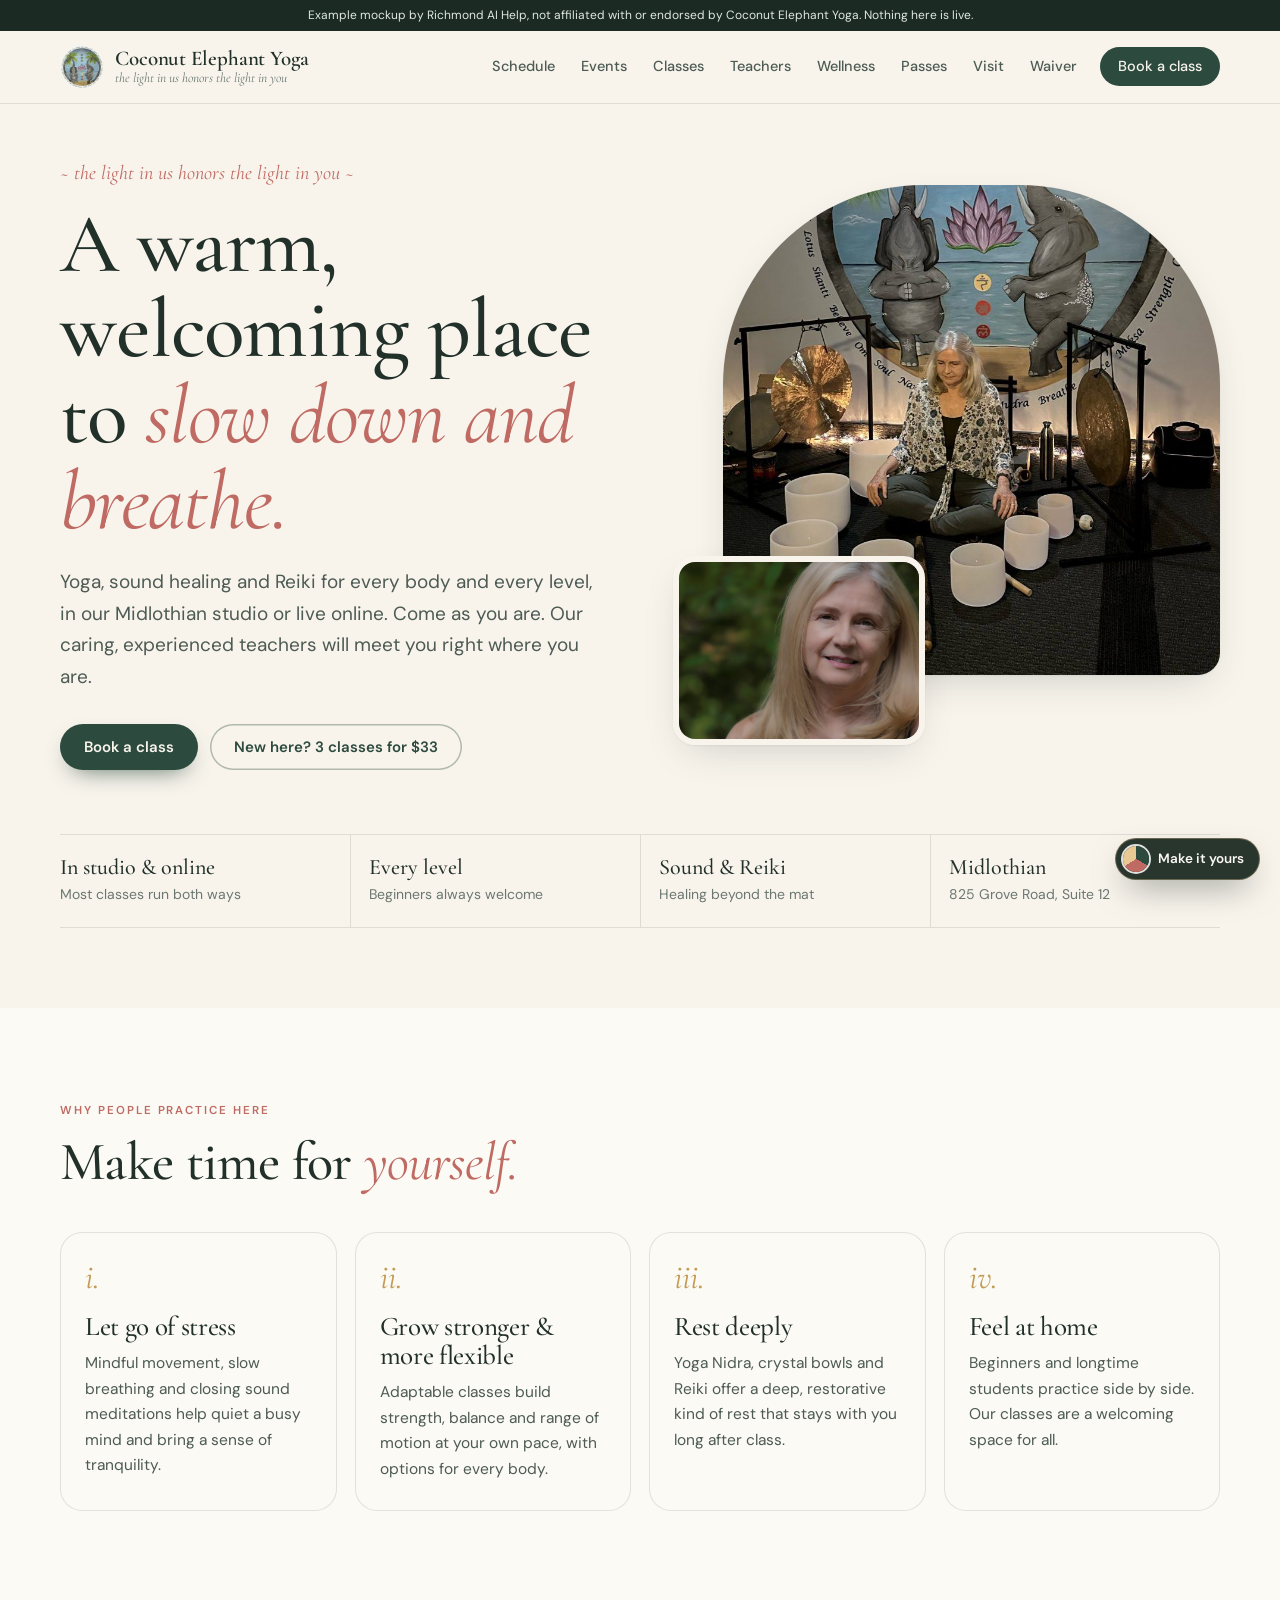
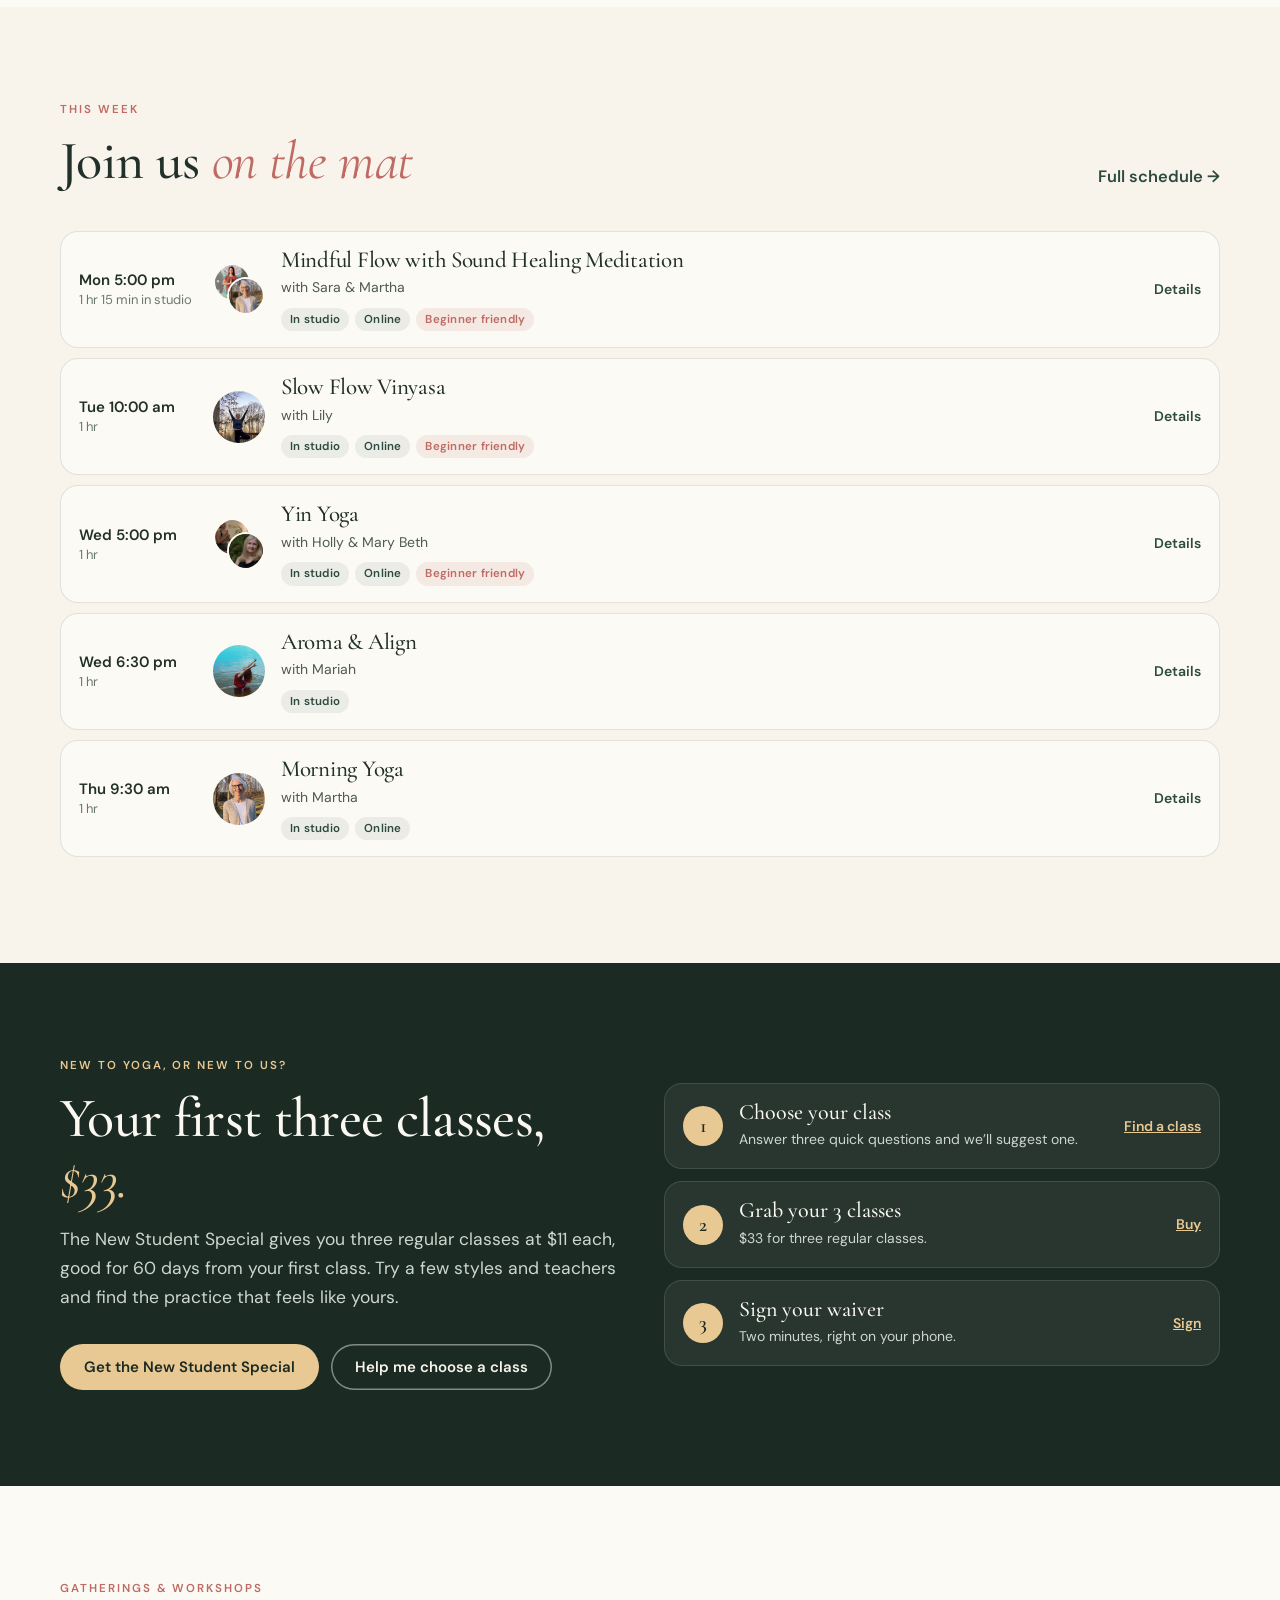
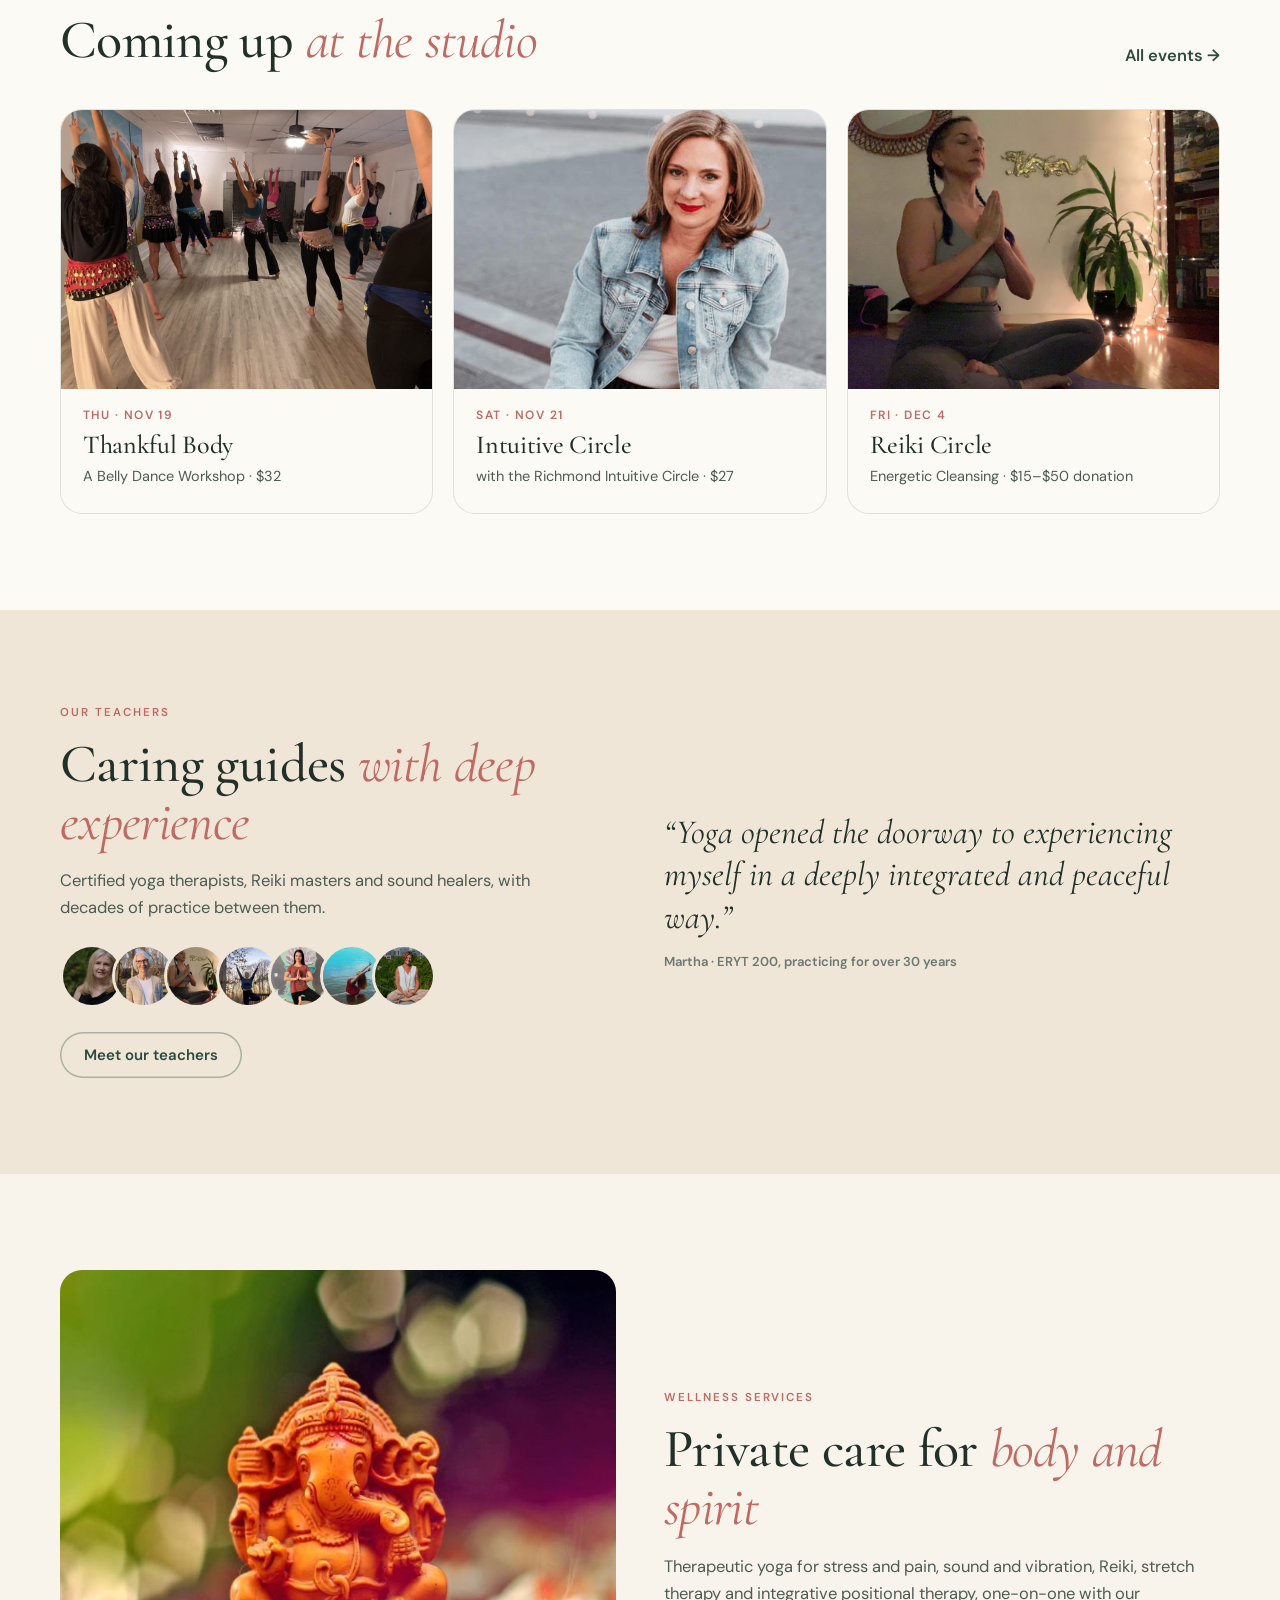
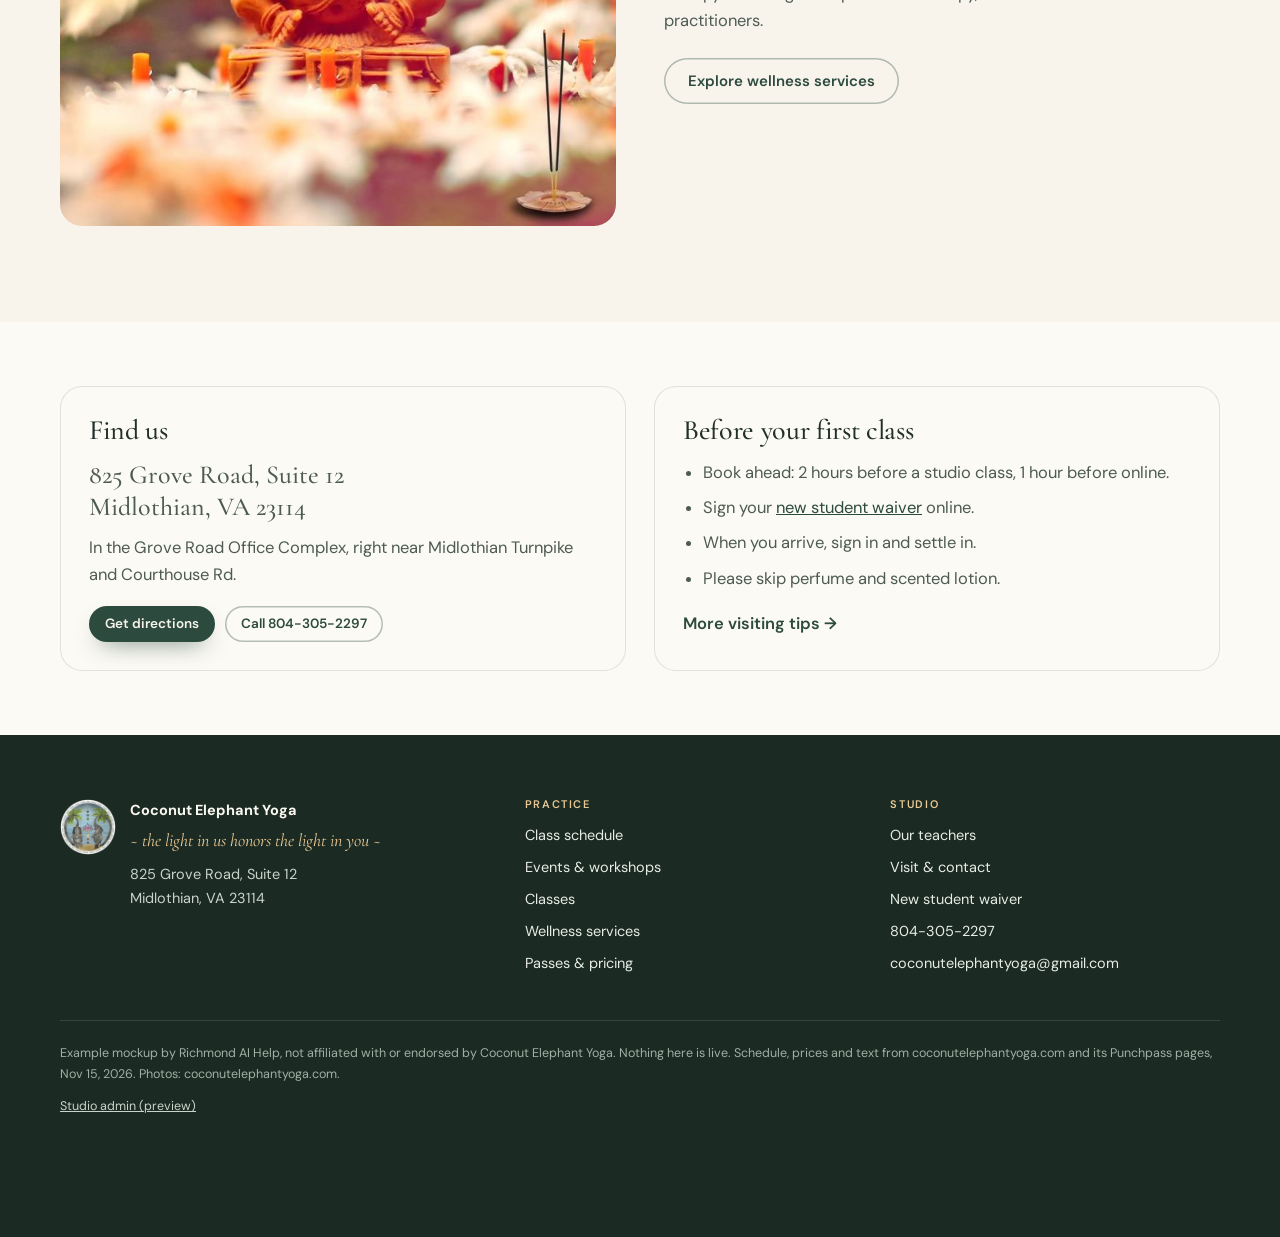
==== commit 431709c5: "Restructure: customer website at root + separate studio admin; old idea URLs redirect" ====
--- a/index.html
+++ b/index.html
@@ -5,83 +5,131 @@
 <script src="theme-boot.js"></script>
 <meta name="viewport" content="width=device-width,initial-scale=1,viewport-fit=cover">
 <meta name="robots" content="noindex,nofollow">
-<meta name="theme-color" content="#1b2a23">
-<link rel="icon" href="data:,">
-<title>Ideas for Coconut Elephant Yoga (example mockups)</title>
-<link rel="stylesheet" href="ideas.css">
-<link rel="stylesheet" href="landing.css">
-<link rel="stylesheet" href="ideas-nav.css">
+<meta name="theme-color" content="#f8f4ec">
+<link rel="icon" href="img/logo.png">
+<title>Coconut Elephant Yoga · Yoga, sound &amp; healing in Midlothian, VA</title>
+<meta name="description" content="Yoga, sound healing and Reiki for every level in Midlothian, VA and online.">
+<link rel="stylesheet" href="site.css">
 <link rel="stylesheet" href="theme.css">
 </head>
 <body>
 <p class="mock" role="note">Example mockup by Richmond AI Help, not affiliated with or endorsed by Coconut Elephant Yoga. Nothing here is live.</p>
-
-<header class="lhero">
-  <figure class="lh-photo"><img src="img/sound-bowls.jpg" alt="Mary Beth with crystal singing bowls in the studio" width="1200" height="823"><figcaption>Photo: Coconut Elephant Yoga, from coconutelephantyoga.com</figcaption></figure>
-  <div class="wrap lh-in">
-    <img class="lh-logo" src="img/logo.png" alt="" width="72" height="72">
-    <p class="eyebrow">Prepared for Mary Beth · November 2026</p>
-    <h1>Ideas for<br><em>Coconut Elephant Yoga</em></h1>
-    <p class="lh-lede">Three ways the studio’s website could feel as calm and welcoming as a class with you. Each one is a clickable mockup built from your own classes, teachers, events and photos.</p>
-    <a class="btn light" href="#ideas">See the ideas</a>
+<header class="hdr">
+  <div class="wrap">
+    <a class="brand" href="index.html"><img src="img/logo.png" alt="" width="44" height="44"><span><b>Coconut Elephant Yoga</b><i>the light in us honors the light in you</i></span></a>
+    <a class="btn primary sm mbook" href="schedule.html">Book</a>
+    <button class="menu-btn" type="button" aria-label="Menu" aria-expanded="false" aria-controls="hnav"><span></span></button>
+    <nav class="hnav" id="hnav" aria-label="Main"><a href="schedule.html">Schedule</a><a href="events.html">Events</a><a href="classes.html">Classes</a><a href="teachers.html">Teachers</a><a href="wellness.html">Wellness</a><a href="passes.html">Passes</a><a href="visit.html">Visit</a><a href="waiver.html">Waiver</a><a class="btn" href="schedule.html">Book a class</a></nav>
   </div>
 </header>
+<main>
 
-<main>
-<section class="wrap ideas" id="ideas" aria-label="The ideas">
-  <a class="idea rise" href="first-visit.html">
-    <figure><img src="img/yoga-nidra.jpg" alt="" width="700" height="700"></figure>
-    <div class="idea-tx">
-      <p class="idea-n"><b>1</b>First visit</p>
-      <h2>Your first class, <em>gently arranged</em></h2>
-      <p>A new student answers three questions, gets matched to a real class this week, picks up the New Student Special and signs the waiver on their phone. Includes a private studio owner view.</p>
-      <span class="idea-go">Open idea 1 <span aria-hidden="true">→</span></span>
+<section class="hero">
+  <div class="wrap hero-in">
+    <div class="rise">
+      <p class="tagline">~ the light in us honors the light in you ~</p>
+      <h1>A warm, welcoming place to <em>slow down and breathe.</em></h1>
+      <p class="lede">Yoga, sound healing and Reiki for every body and every level, in our Midlothian studio or live online. Come as you are. Our caring, experienced teachers will meet you right where you are.</p>
+      <div class="cta"><a class="btn primary" href="schedule.html">Book a class</a><a class="btn quiet" href="passes.html#new">New here? 3 classes for $33</a></div>
     </div>
-  </a>
-  <a class="idea rise" href="website.html">
-    <figure><img src="img/therapeutic.jpg" alt="" width="384" height="512"></figure>
-    <div class="idea-tx">
-      <p class="idea-n"><b>2</b>New website</p>
-      <h2>A complete, <em>calm</em> new home online</h2>
-      <p>A full redesign that could replace coconutelephantyoga.com: this week’s schedule up front, classes, teachers, wellness services, passes and how to find the studio. Booking stays on your Punchpass.</p>
-      <span class="idea-go">Open idea 2 <span aria-hidden="true">→</span></span>
+    <div class="hero-art rise">
+      <figure class="p1" style="margin:0"><img src="img/sound-bowls.jpg" alt="Mary Beth playing crystal singing bowls in the studio" width="1200" height="823"></figure>
+      <figure class="p2" style="margin:0"><img src="img/ev-mb.jpg" alt="Mary Beth in the studio" width="1000" height="660" style="object-position:50% 25%"></figure>
     </div>
-  </a>
-  <a class="idea rise" href="season.html">
-    <figure><img src="img/belly-dance.jpg" alt="" width="1000" height="750"></figure>
-    <div class="idea-tx">
-      <p class="idea-n"><b>3</b>Season</p>
-      <h2>The season of <em>gatherings</em></h2>
-      <p>Your belly dance, Intuitive Circle, Reiki Circle and Holiday Serenity events as a beautiful seasonal guide, with one-tap “add to calendar” and a “give a class” card people can send to a friend.</p>
-      <span class="idea-go">Open idea 3 <span aria-hidden="true">→</span></span>
-    </div>
-  </a>
+  </div>
+  <div class="wrap hero-facts rise">
+    <div><b>In studio &amp; online</b><span>Most classes run both ways</span></div>
+    <div><b>Every level</b><span>Beginners always welcome</span></div>
+    <div><b>Sound &amp; Reiki</b><span>Healing beyond the mat</span></div>
+    <div><b>Midlothian</b><span>825 Grove Road, Suite 12</span></div>
+  </div>
 </section>
 
-<section class="wrap fit rise" aria-labelledby="fit-h">
-  <div class="fit-h">
-    <p class="eyebrow">How these fit together</p>
-    <h2 id="fit-h">Pick one, combine a few, <em>or keep what you have.</em></h2>
+<section class="sec alt">
+  <div class="wrap">
+    <div class="sh"><div><p class="eyebrow">Why people practice here</p><h2>Make time for <em>yourself.</em></h2></div></div>
+    <div class="ben">
+      <article class="rise"><span class="n">i.</span><h3>Let go of stress</h3><p>Mindful movement, slow breathing and closing sound meditations help quiet a busy mind and bring a sense of tranquility.</p></article>
+      <article class="rise"><span class="n">ii.</span><h3>Grow stronger &amp; more flexible</h3><p>Adaptable classes build strength, balance and range of motion at your own pace, with options for every body.</p></article>
+      <article class="rise"><span class="n">iii.</span><h3>Rest deeply</h3><p>Yoga Nidra, crystal bowls and Reiki offer a deep, restorative kind of rest that stays with you long after class.</p></article>
+      <article class="rise"><span class="n">iv.</span><h3>Feel at home</h3><p>Beginners and longtime students practice side by side. Our classes are a welcoming space for all.</p></article>
+    </div>
   </div>
-  <div class="fit-grid">
-    <div><h3>Alongside your current site</h3><p>Ideas 1 and 3 can sit next to your WordPress site and Punchpass as extra pages. Nothing you use today has to change.</p></div>
-    <div><h3>As a replacement</h3><p>Idea 2 is a full new website. Ideas 1 and 3 slot into it as its “New here” and “Events” pages.</p></div>
-    <div><h3>Punchpass stays</h3><p>Every “Book” and “Buy” button in these mockups opens your real Punchpass pages, so schedules, passes and payments stay where you manage them now.</p></div>
+</section>
+
+<section class="sec">
+  <div class="wrap">
+    <div class="sh"><div><p class="eyebrow">This week</p><h2>Join us <em>on the mat</em></h2></div><a class="more" href="schedule.html">Full schedule</a></div>
+    <a class="crow" href="schedule.html#mf-mon"><span class="t">Mon 5:00 pm<small>1 hr 15 min in studio</small></span><span class="ph duo"><img src="img/t-sara.jpg" alt=""><img src="img/t-martha.jpg" alt=""></span><span><h3>Mindful Flow with Sound Healing Meditation</h3><p class="m">with Sara &amp; Martha</p><span class="chips"><span class="chip">In studio</span><span class="chip">Online</span><span class="chip on">Beginner friendly</span></span></span><span class="go">Details</span></a><a class="crow" href="schedule.html#sfv-tue"><span class="t">Tue 10:00 am<small>1 hr</small></span><span class="ph"><img src="img/t-lily.jpg" alt=""></span><span><h3>Slow Flow Vinyasa</h3><p class="m">with Lily</p><span class="chips"><span class="chip">In studio</span><span class="chip">Online</span><span class="chip on">Beginner friendly</span></span></span><span class="go">Details</span></a><a class="crow" href="schedule.html#yin-wed"><span class="t">Wed 5:00 pm<small>1 hr</small></span><span class="ph duo"><img src="img/t-holly.jpg" alt=""><img src="img/t-mb.jpg" alt=""></span><span><h3>Yin Yoga</h3><p class="m">with Holly &amp; Mary Beth</p><span class="chips"><span class="chip">In studio</span><span class="chip">Online</span><span class="chip on">Beginner friendly</span></span></span><span class="go">Details</span></a><a class="crow" href="schedule.html#aroma-wed"><span class="t">Wed 6:30 pm<small>1 hr</small></span><span class="ph"><img src="img/t-mariah.jpg" alt=""></span><span><h3>Aroma &amp; Align</h3><p class="m">with Mariah</p><span class="chips"><span class="chip">In studio</span></span></span><span class="go">Details</span></a><a class="crow" href="schedule.html#morning-thu"><span class="t">Thu 9:30 am<small>1 hr</small></span><span class="ph"><img src="img/t-martha.jpg" alt=""></span><span><h3>Morning Yoga</h3><p class="m">with Martha</p><span class="chips"><span class="chip">In studio</span><span class="chip">Online</span></span></span><span class="go">Details</span></a>
   </div>
-  <p class="fit-note">Ideas to react to, not a finished product. Scope and price are always agreed with you before anything goes live.</p>
 </section>
+
+<section class="sec deep">
+  <div class="wrap newband">
+    <div class="rise">
+      <p class="eyebrow" style="color:var(--gold2)">New to yoga, or new to us?</p>
+      <h2>Your first three classes, <em>$33.</em></h2>
+      <p class="lede">The New Student Special gives you three regular classes at $11 each, good for 60 days from your first class. Try a few styles and teachers and find the practice that feels like yours.</p>
+      <div class="cta"><a class="btn gold" href="https://coconutelephantyoga.punchpass.com/passes/49413" target="_blank" rel="noopener">Get the New Student Special</a><a class="btn ghost" href="schedule.html#finder">Help me choose a class</a></div>
+    </div>
+    <ol class="steps rise">
+      <li><b>1</b><div><strong>Choose your class</strong><span>Answer three quick questions and we’ll suggest one.</span></div><a href="schedule.html#finder">Find a class</a></li>
+      <li><b>2</b><div><strong>Grab your 3 classes</strong><span>$33 for three regular classes.</span></div><a href="https://coconutelephantyoga.punchpass.com/passes/49413" target="_blank" rel="noopener">Buy</a></li>
+      <li><b>3</b><div><strong>Sign your waiver</strong><span>Two minutes, right on your phone.</span></div><a href="waiver.html">Sign</a></li>
+    </ol>
+  </div>
+</section>
+
+<section class="sec alt">
+  <div class="wrap">
+    <div class="sh"><div><p class="eyebrow">Gatherings &amp; workshops</p><h2>Coming up <em>at the studio</em></h2></div><a class="more" href="events.html">All events</a></div>
+    <div class="egrid"><a class="ecard rise" href="events.html#belly"><div class="im"><img src="img/belly-dance.jpg" alt="" loading="lazy"></div><div class="tx"><p class="d">Thu · Nov 19</p><h3>Thankful Body</h3><p>A Belly Dance Workshop · $32</p></div></a><a class="ecard rise" href="events.html#intuitive"><div class="im"><img src="img/intuitive-circle.jpg" alt="" class="top" loading="lazy"></div><div class="tx"><p class="d">Sat · Nov 21</p><h3>Intuitive Circle</h3><p>with the Richmond Intuitive Circle · $27</p></div></a><a class="ecard rise" href="events.html#reiki"><div class="im"><img src="img/ev-holly.jpg" alt="" loading="lazy"></div><div class="tx"><p class="d">Fri · Dec 4</p><h3>Reiki Circle</h3><p>Energetic Cleansing · $15–$50 donation</p></div></a></div>
+  </div>
+</section>
+
+<section class="sec sand">
+  <div class="wrap tteaser">
+    <div class="rise">
+      <p class="eyebrow">Our teachers</p>
+      <h2 style="font-size:clamp(34px,4.6vw,54px)">Caring guides <em>with deep experience</em></h2>
+      <p style="color:var(--ink2);margin:16px 0 22px;max-width:480px">Certified yoga therapists, Reiki masters and sound healers, with decades of practice between them.</p>
+      <div class="faces"><img src="img/t-mb.jpg" alt="Mary Beth" loading="lazy"><img src="img/t-martha.jpg" alt="Martha" loading="lazy"><img src="img/t-holly.jpg" alt="Holly" loading="lazy"><img src="img/t-lily.jpg" alt="Lily" loading="lazy"><img src="img/t-sara.jpg" alt="Sara" loading="lazy"><img src="img/t-mariah.jpg" alt="Mariah" loading="lazy"><img src="img/t-heather.jpg" alt="Heather" loading="lazy"></div>
+      <p style="margin-top:24px"><a class="btn quiet" href="teachers.html">Meet our teachers</a></p>
+    </div>
+    <div class="rise"><blockquote>“Yoga opened the doorway to experiencing myself in a deeply integrated and peaceful way.”<cite>Martha · ERYT 200, practicing for over 30 years</cite></blockquote></div>
+  </div>
+</section>
+
+<section class="sec">
+  <div class="wrap split">
+    <figure class="rise"><img src="img/yoga-nidra.jpg" alt="" loading="lazy" style="aspect-ratio:1/1"></figure>
+    <div class="rise">
+      <p class="eyebrow">Wellness services</p>
+      <h2 style="font-size:clamp(34px,4.6vw,54px)">Private care for <em>body and spirit</em></h2>
+      <p style="color:var(--ink2);margin:16px 0 24px">Therapeutic yoga for stress and pain, sound and vibration, Reiki, stretch therapy and integrative positional therapy, one-on-one with our practitioners.</p>
+      <a class="btn quiet" href="wellness.html">Explore wellness services</a>
+    </div>
+  </div>
+</section>
+
+<section class="sec tight alt">
+  <div class="wrap visit">
+    <div class="vcard"><h3>Find us</h3><p class="addr">825 Grove Road, Suite 12<br>Midlothian, VA 23114</p><p>In the Grove Road Office Complex, right near Midlothian Turnpike and Courthouse Rd.</p><div class="acts"><a class="btn primary sm" href="https://www.google.com/maps/search/?api=1&query=825+Grove+Road+Suite+12+Midlothian+VA+23114" target="_blank" rel="noopener">Get directions</a><a class="btn quiet sm" href="tel:+18043052297">Call 804-305-2297</a></div></div>
+    <div class="vcard"><h3>Before your first class</h3><ul><li>Book ahead: 2 hours before a studio class, 1 hour before online.</li><li>Sign your <a href="waiver.html">new student waiver</a> online.</li><li>When you arrive, sign in and settle in.</li><li>Please skip perfume and scented lotion.</li></ul><div class="acts"><a class="more" href="visit.html">More visiting tips</a></div></div>
+  </div>
+</section>
+
 </main>
-
 <footer class="foot">
   <div class="wrap">
-    <img src="img/logo.png" alt="" width="54" height="54">
-    <p><b>Coconut Elephant Yoga</b><br>825 Grove Road, Suite 12 · Midlothian, VA 23114</p>
-    <details><summary>Where these details come from</summary><p>Classes, schedule, teachers, services, events, prices and policies come from coconutelephantyoga.com and coconutelephantyoga.punchpass.com, opened Nov 15, 2026. Photos are the studio’s own images from coconutelephantyoga.com. Anything marked “example” (student names, numbers, drafted messages) was made up for these mockups.</p></details>
-    <p class="fm">Example mockup by Richmond AI Help, not affiliated with or endorsed by Coconut Elephant Yoga. Nothing here is live.</p>
+    <div class="fb"><img src="img/logo.png" alt="" width="56" height="56"><div><b>Coconut Elephant Yoga</b><p class="tl">~ the light in us honors the light in you ~</p><p style="margin-top:10px">825 Grove Road, Suite 12<br>Midlothian, VA 23114</p></div></div>
+    <div><h4>Practice</h4><ul><li><a href="schedule.html">Class schedule</a></li><li><a href="events.html">Events &amp; workshops</a></li><li><a href="classes.html">Classes</a></li><li><a href="wellness.html">Wellness services</a></li><li><a href="passes.html">Passes &amp; pricing</a></li></ul></div>
+    <div><h4>Studio</h4><ul><li><a href="teachers.html">Our teachers</a></li><li><a href="visit.html">Visit &amp; contact</a></li><li><a href="waiver.html">New student waiver</a></li><li><a href="tel:+18043052297">804-305-2297</a></li><li><a href="mailto:coconutelephantyoga@gmail.com">coconutelephantyoga@gmail.com</a></li></ul></div>
+    <div class="fine"><span>Example mockup by Richmond AI Help, not affiliated with or endorsed by Coconut Elephant Yoga. Nothing here is live. Schedule, prices and text from coconutelephantyoga.com and its Punchpass pages, Nov 15, 2026. Photos: coconutelephantyoga.com.</span><a href="admin.html">Studio admin (preview)</a></div>
   </div>
 </footer>
-<nav class="rsw" aria-label="Switch between ideas"><span class="rsw-lab">Ideas</span><a href="index.html" class="rsw-all" aria-current="page"><b aria-hidden="true">✦</b>All ideas</a><a href="first-visit.html"><b aria-hidden="true">1</b>First visit</a><a href="website.html"><b aria-hidden="true">2</b>New site</a><a href="season.html"><b aria-hidden="true">3</b>Season</a></nav>
-<script src="ideas.js"></script>
+
+<script src="site.js"></script>
 <script src="theme.js"></script>
 </body>
 </html>
--- a/site.css
+++ b/site.css
@@ -0,0 +1,381 @@
+[hidden]{display:none!important}
+@font-face{font-family:"Cormorant";src:url(fonts/cormorant.woff2) format("woff2");font-weight:300 700;font-display:swap}
+@font-face{font-family:"Cormorant";src:url(fonts/cormorant-italic.woff2) format("woff2");font-weight:300 700;font-style:italic;font-display:swap}
+@font-face{font-family:"DM Sans";src:url(fonts/dmsans.woff2) format("woff2");font-weight:300 700;font-display:swap}
+:root{--serif:"Cormorant",Georgia,serif;--sans:"DM Sans",system-ui,-apple-system,sans-serif;--r:22px}
+*{box-sizing:border-box}
+html{scroll-behavior:smooth;scroll-padding-top:84px;-webkit-text-size-adjust:100%}
+body{margin:0;background:var(--cream);color:var(--ink);font:400 16.5px/1.65 var(--sans);-webkit-font-smoothing:antialiased;overflow-x:hidden}
+img{max-width:100%;display:block}
+a{color:var(--forest)}
+button,input,textarea,select{font:inherit;color:inherit}
+button{cursor:pointer}
+h1,h2,h3,h4{font-family:var(--serif);font-weight:500;letter-spacing:-.012em;line-height:1.08;margin:0}
+h1 em,h2 em,h3 em{font-style:italic;font-weight:400;color:var(--lotus)}
+p{margin:0}
+:focus-visible{outline:2px solid var(--gold);outline-offset:3px}
+.wrap{width:min(1160px,100% - 40px);margin:0 auto}
+.eyebrow{font:600 11.5px/1.3 var(--sans);letter-spacing:.17em;text-transform:uppercase;color:var(--lotus);margin:0 0 14px}
+.mock{margin:0;background:var(--deep);color:#dfe8e1;font-size:12px;line-height:1.4;text-align:center;padding:7px 14px}
+.btn{display:inline-flex;align-items:center;justify-content:center;gap:8px;border:0;border-radius:999px;padding:14px 24px;font-weight:600;font-size:15px;line-height:1.2;text-decoration:none;text-align:center;transition:transform .18s,background .2s,box-shadow .2s;cursor:pointer}
+.btn:active{transform:scale(.98)}
+.btn.primary{background:var(--forest);color:var(--cream);box-shadow:0 10px 24px -12px rgb(var(--forest-rgb) / .9)}
+.btn.primary:hover{background:var(--forest2)}
+.btn.quiet{background:transparent;color:var(--forest);box-shadow:inset 0 0 0 1.5px rgb(var(--forest-rgb) / .35)}
+.btn.quiet:hover{box-shadow:inset 0 0 0 1.5px var(--forest)}
+.btn.light{background:var(--cream);color:var(--forest)}
+.btn.gold{background:var(--gold2);color:var(--deep)}
+.btn.ghost{background:transparent;color:var(--cream);box-shadow:inset 0 0 0 1.5px rgba(255,255,255,.45)}
+.btn.sm{padding:10px 16px;font-size:13.5px}
+.btn.full{width:100%}
+.lnk{background:none;border:0;padding:0;color:var(--forest);font-weight:600;font-size:14px;text-decoration:underline;text-underline-offset:4px;text-decoration-thickness:1px}
+.rise{opacity:0;transform:translateY(18px);transition:opacity .8s ease,transform .8s cubic-bezier(.2,.7,.2,1)}
+.rise.in{opacity:1;transform:none}
+@media (prefers-reduced-motion:reduce){*{animation:none!important;transition:none!important}.rise{opacity:1;transform:none}}
+
+/* header */
+.hdr{position:sticky;top:0;z-index:40;background:rgb(from var(--cream) r g b / .9);-webkit-backdrop-filter:blur(14px);backdrop-filter:blur(14px);border-bottom:1px solid var(--line)}
+@supports not (color:rgb(from red r g b)){.hdr{background:var(--cream)}}
+.hdr .wrap{display:flex;align-items:center;gap:18px;min-height:72px}
+.brand{display:flex;align-items:center;gap:11px;text-decoration:none;color:var(--ink);margin-right:auto}
+.brand img{width:44px;height:44px;border-radius:50%}
+.brand b{display:block;font:600 21px/1.05 var(--serif);letter-spacing:-.005em}
+.brand i{display:block;font:italic 400 13.5px/1.2 var(--serif);color:var(--ink3)}
+.hnav{display:flex;align-items:center;gap:4px}
+.hnav a{color:var(--ink2);text-decoration:none;font-size:14.5px;font-weight:500;padding:8px 11px;border-radius:999px}
+.hnav a:hover,.hnav a[aria-current="page"]{color:var(--forest);background:rgb(var(--forest-rgb) / .07)}
+.hnav a.btn{color:var(--cream);background:var(--forest);margin-left:8px;padding:11px 18px}
+.menu-btn{display:none;border:0;background:rgb(var(--forest-rgb) / .08);width:44px;height:44px;border-radius:50%;align-items:center;justify-content:center}
+.menu-btn span,.menu-btn span::before,.menu-btn span::after{display:block;width:18px;height:1.8px;background:var(--ink);border-radius:2px;position:relative;content:""}
+.menu-btn span::before{position:absolute;top:-6px}.menu-btn span::after{position:absolute;top:6px}
+.mbook{display:none}
+@media (max-width:980px){
+  .hnav{display:none;position:absolute;top:100%;left:0;right:0;flex-direction:column;align-items:stretch;background:var(--paper);padding:10px 20px 20px;border-bottom:1px solid var(--line);box-shadow:0 20px 40px -20px rgb(var(--ink-rgb) / .3)}
+  .hnav.open{display:flex}
+  .hnav a{font-size:17px;padding:13px 6px;border-radius:0;border-bottom:1px solid var(--line)}
+  .hnav a.btn{margin:14px 0 0;border:0;border-radius:999px;justify-content:center}
+  .menu-btn{display:inline-flex}
+  .mbook{display:inline-flex}
+  .brand i{display:none}
+  .brand b{font-size:19px}
+  .hdr .wrap{gap:10px;min-height:64px}
+}
+@media (max-width:380px){.brand b{font-size:17px}.mbook{padding:9px 13px}}
+
+/* sections */
+.sec{padding:96px 0}
+.sec.tight{padding:64px 0}
+.sec.alt{background:var(--paper)}
+.sec.sand{background:var(--sand)}
+.sec.deep{background:var(--deep);color:#eef1ec}
+.sec.deep h2,.sec.deep h3{color:#fbf8f2}
+.sec.deep h2 em{color:var(--gold2)}
+.sh{display:flex;justify-content:space-between;align-items:flex-end;gap:24px;margin-bottom:40px;flex-wrap:wrap}
+.sh h2{font-size:clamp(34px,4.6vw,54px)}
+.sh p.sub{max-width:460px;color:var(--ink2)}
+.more{font-weight:600;text-decoration:none;white-space:nowrap}
+.more::after{content:" →"}
+@media (max-width:760px){.sec{padding:68px 0}.sec.tight{padding:48px 0}.sh{margin-bottom:28px}}
+
+/* page hero (inner pages) */
+.phero{padding:72px 0 44px;background:linear-gradient(180deg,var(--paper),var(--cream))}
+.phero h1{font-size:clamp(44px,6.4vw,76px);max-width:16ch}
+.phero p.lede{max-width:600px;font-size:18.5px;color:var(--ink2);margin-top:18px}
+@media (max-width:760px){.phero{padding:48px 0 28px}.phero p.lede{font-size:17px}}
+
+/* home hero */
+.hero{position:relative;padding:56px 0 80px;overflow:hidden}
+.hero-in{display:grid;grid-template-columns:1.02fr 1fr;gap:56px;align-items:center}
+.tagline{font:italic 400 20px/1.3 var(--serif);color:var(--lotus);margin-bottom:16px}
+.hero h1{font-size:clamp(46px,6.6vw,84px);line-height:1.02}
+.hero .lede{font-size:19px;color:var(--ink2);max-width:540px;margin-top:22px}
+.cta{display:flex;flex-wrap:wrap;gap:12px;margin-top:32px}
+.hero-art{position:relative;min-height:560px}
+.hero-art .p1{position:absolute;inset:0 0 70px 50px;border-radius:200px 200px var(--r) var(--r);overflow:hidden;box-shadow:var(--shadow)}
+.hero-art .p2{position:absolute;left:0;bottom:0;width:46%;aspect-ratio:4/3;border-radius:var(--r);overflow:hidden;border:6px solid var(--cream);box-shadow:var(--shadow)}
+.hero-art img{width:100%;height:100%;object-fit:cover}
+.hero-art .cred{position:absolute;right:4px;bottom:44px;font-size:11px;color:var(--ink3)}
+.hero-facts{display:grid;grid-template-columns:repeat(4,1fr);gap:0;margin-top:64px;border-top:1px solid var(--line);border-bottom:1px solid var(--line)}
+.hero-facts div{padding:20px 18px;border-left:1px solid var(--line)}
+.hero-facts div:first-child{border-left:0;padding-left:0}
+.hero-facts b{display:block;font:500 22px/1.15 var(--serif)}
+.hero-facts span{font-size:14px;color:var(--ink3)}
+@media (max-width:900px){
+  .hero{padding:28px 0 56px}
+  .hero-in{grid-template-columns:1fr;gap:34px}
+  .hero-art{min-height:auto;aspect-ratio:1/1.02;order:-1}
+  .hero-art .p1{inset:0 0 54px 34px;border-radius:160px 160px var(--r) var(--r)}
+  .hero .lede{font-size:17.5px}
+  .hero-facts{grid-template-columns:1fr 1fr;margin-top:44px}
+  .hero-facts div{padding:16px 12px;border-left:0;border-top:1px solid var(--line)}
+  .hero-facts div:nth-child(-n+2){border-top:0}
+  .hero-facts div:nth-child(odd){padding-left:0}
+  .cta .btn{flex:1 1 220px}
+}
+
+/* benefits */
+.ben{display:grid;grid-template-columns:repeat(4,1fr);gap:18px}
+.ben article{background:var(--paper);border:1px solid var(--line);border-radius:var(--r);padding:28px 24px}
+.ben .n{font:italic 400 34px/1 var(--serif);color:var(--gold)}
+.ben h3{font-size:27px;margin:16px 0 10px}
+.ben p{color:var(--ink2);font-size:15.5px}
+@media (max-width:980px){.ben{grid-template-columns:1fr 1fr}}
+@media (max-width:560px){.ben{grid-template-columns:1fr}.ben article{padding:22px 20px}}
+
+/* class rows */
+.crow{text-decoration:none;color:inherit;font:inherit;display:grid;grid-template-columns:118px 52px 1fr auto;gap:16px;align-items:center;padding:16px 18px;background:var(--paper);border:1px solid var(--line);border-radius:18px;margin-bottom:10px;text-align:left;width:100%;transition:box-shadow .2s,transform .2s}
+button.crow:hover{box-shadow:var(--shadow);transform:translateY(-1px)}
+.crow .t{font:600 15px/1.2 var(--sans);white-space:nowrap}
+.crow .t small{display:block;font-weight:400;color:var(--ink3);font-size:13px;margin-top:3px}
+.crow .ph{width:52px;height:52px;border-radius:50%;overflow:hidden;position:relative}
+.crow .ph img{width:100%;height:100%;object-fit:cover}
+.crow .ph.duo img{position:absolute;width:38px;height:38px;border-radius:50%;border:2px solid var(--paper)}
+.crow .ph.duo img:first-child{left:0;top:0}.crow .ph.duo img:last-child{right:0;bottom:0}
+.crow h3{font:500 23px/1.12 var(--serif)}
+.crow .m{font-size:14px;color:var(--ink2);margin-top:3px}
+.chips{display:flex;flex-wrap:wrap;gap:6px;margin-top:8px}
+.chip{font:600 11.5px/1 var(--sans);letter-spacing:.02em;padding:6px 9px;border-radius:999px;background:rgb(var(--forest-rgb) / .08);color:var(--forest)}
+.chip.on{background:rgb(var(--lotus-rgb) / .12);color:var(--lotus)}
+.chip.gold{background:rgb(var(--gold-rgb) / .16);color:#7a5a22}
+.crow .go{font-weight:600;font-size:14px;color:var(--forest);white-space:nowrap}
+@media (max-width:640px){
+  .crow{grid-template-columns:48px 1fr;gap:4px 14px;padding:14px}
+  .crow .t{grid-column:2;order:-1;font-size:13.5px;color:var(--lotus)}
+  .crow .t small{display:inline;margin-left:6px}
+  .crow .ph{grid-row:1/span 2;width:48px;height:48px;align-self:start}
+  .crow .ph.duo img{width:34px;height:34px}
+  .crow h3{font-size:21px}
+  .crow .go{display:none}
+}
+
+/* schedule tools */
+.finder{background:var(--deep);color:#eef1ec;border-radius:28px;padding:40px;display:grid;grid-template-columns:.8fr 1.2fr;gap:40px;margin-bottom:56px;position:relative;overflow:hidden}
+.finder h2{color:#fbf8f2;font-size:clamp(32px,4vw,44px)}
+.finder h2 em{color:var(--gold2)}
+.finder .intro p{color:#cdd6cf;margin-top:12px}
+.fq{margin-bottom:18px}
+.fq p{font:600 11px/1 var(--sans);letter-spacing:.15em;text-transform:uppercase;color:var(--gold2);margin-bottom:10px}
+.opts{display:flex;flex-wrap:wrap;gap:8px}
+.opts button{border:1px solid rgba(255,255,255,.22);background:rgba(255,255,255,.04);color:#f4f1ea;border-radius:999px;padding:10px 16px;font-size:14.5px;font-weight:500}
+.opts button[aria-pressed="true"]{background:var(--gold2);border-color:var(--gold2);color:var(--deep)}
+.fres{grid-column:1/-1;background:var(--paper);color:var(--ink);border-radius:20px;padding:24px;display:grid;grid-template-columns:auto 1fr auto;gap:20px;align-items:center}
+.fres[hidden]{display:none}
+.fres img{width:84px;height:84px;border-radius:50%;object-fit:cover}
+.fres h3{font-size:30px}
+.fres .m{color:var(--ink2);font-size:15px}
+.fres .acts{display:flex;flex-direction:column;gap:8px}
+@media (max-width:860px){.finder{grid-template-columns:1fr;padding:28px 22px;gap:22px;border-radius:24px}.fres{grid-template-columns:auto 1fr;padding:18px}.fres .acts{grid-column:1/-1}.fres img{width:64px;height:64px}.fres h3{font-size:25px}}
+.filters{display:flex;flex-direction:column;gap:12px;margin-bottom:28px;position:sticky;top:72px;z-index:5;background:var(--cream);padding:12px 0;border-bottom:1px solid var(--line)}
+.frow{display:flex;gap:8px;overflow-x:auto;scrollbar-width:none;-webkit-overflow-scrolling:touch;padding-bottom:2px}
+.frow::-webkit-scrollbar{display:none}
+.frow button{flex:0 0 auto;border:1px solid var(--line);background:var(--paper);border-radius:999px;padding:9px 15px;font-size:14px;font-weight:500;color:var(--ink2)}
+.frow button[aria-pressed="true"]{background:var(--forest);border-color:var(--forest);color:var(--cream)}
+.frow .lab{flex:0 0 auto;align-self:center;font:600 11px/1 var(--sans);letter-spacing:.14em;text-transform:uppercase;color:var(--ink3);margin-right:4px;min-width:44px}
+.dayh{font:600 12px/1 var(--sans);letter-spacing:.16em;text-transform:uppercase;color:var(--lotus);margin:28px 0 12px}
+.dayh small{color:var(--ink3);font-weight:500;letter-spacing:.08em;margin-left:8px}
+.empty{padding:30px;text-align:center;color:var(--ink3);background:var(--paper);border-radius:18px}
+@media (max-width:980px){.filters{top:64px}}
+
+/* sheet */
+.sheet{position:fixed;inset:0;z-index:60;display:flex;align-items:flex-end;justify-content:center;background:rgba(15,22,18,.5)}
+.sheet[hidden]{display:none}
+.sheet-in{background:var(--paper);width:min(640px,100%);max-height:92vh;overflow:auto;border-radius:28px 28px 0 0;padding:28px 28px 36px;animation:up .28s cubic-bezier(.2,.8,.2,1)}
+@media (min-width:760px){.sheet{align-items:center}.sheet-in{border-radius:28px}}
+@keyframes up{from{transform:translateY(40px);opacity:0}}
+.sheet .x{float:right;border:0;background:var(--sand);width:38px;height:38px;border-radius:50%;font-size:20px;line-height:1}
+.sheet .when{font:600 13px/1.3 var(--sans);color:var(--lotus);letter-spacing:.04em}
+.sheet h2{font-size:38px;margin:8px 0 12px}
+.sheet .desc{color:var(--ink2);margin:16px 0}
+.sheet h4{font:600 11px/1 var(--sans);letter-spacing:.15em;text-transform:uppercase;color:var(--ink3);margin:22px 0 10px}
+.sheet ul{margin:0;padding-left:20px;color:var(--ink2);font-size:15px}
+.sheet ul li{margin-bottom:5px}
+.tmini{display:flex;gap:14px;align-items:center;background:var(--cream);border-radius:16px;padding:14px;margin-bottom:8px}
+.tmini img{width:56px;height:56px;border-radius:50%;object-fit:cover;flex:0 0 auto}
+.tmini b{font:600 20px/1.1 var(--serif)}
+.tmini p{font-size:14px;color:var(--ink2)}
+.sheet .acts{display:flex;gap:10px;flex-wrap:wrap;margin-top:24px}
+.sheet .acts .btn{flex:1 1 200px}
+body.lock{overflow:hidden}
+
+/* events */
+.evl{display:grid;gap:28px}
+.ev{display:grid;grid-template-columns:1fr 1.1fr;background:var(--paper);border-radius:28px;overflow:hidden;border:1px solid var(--line)}
+.ev:nth-child(even) .ev-ph{order:2}
+.ev-ph{position:relative;min-height:340px;margin:0}
+.ev-ph img{position:absolute;inset:0;width:100%;height:100%;object-fit:cover}
+.ev-ph img.top{object-position:50% 18%}
+.ev-ph figcaption{position:absolute;left:12px;bottom:10px;font-size:11px;color:#fff;background:rgba(0,0,0,.42);padding:3px 8px;border-radius:999px}
+.ev-tx{padding:40px}
+.ev-date{display:flex;align-items:center;gap:14px;margin-bottom:18px}
+.ev-date b{font:500 54px/1 var(--serif);color:var(--lotus)}
+.ev-date span{font-size:13px;line-height:1.35;color:var(--ink3);text-transform:uppercase;letter-spacing:.1em;font-weight:600}
+.ev h2{font-size:clamp(32px,3.6vw,44px)}
+.ev h2 em{display:block;font-size:.62em;margin-top:6px}
+.ev .meta{display:flex;flex-wrap:wrap;gap:8px;margin:18px 0}
+.ev .desc p{color:var(--ink2);margin-bottom:10px}
+.ev .acts{display:flex;flex-wrap:wrap;gap:10px;align-items:center;margin-top:22px}
+@media (max-width:860px){.ev{grid-template-columns:1fr}.ev:nth-child(even) .ev-ph{order:0}.ev-ph{min-height:0;aspect-ratio:16/10}.ev-tx{padding:26px 22px 28px}.ev-date b{font-size:44px}}
+.egrid{display:grid;grid-template-columns:repeat(3,1fr);gap:20px}
+.ecard{display:block;text-decoration:none;color:inherit;background:var(--paper);border-radius:var(--r);overflow:hidden;border:1px solid var(--line);transition:transform .2s,box-shadow .2s}
+.ecard:hover{transform:translateY(-3px);box-shadow:var(--shadow)}
+.ecard .im{aspect-ratio:4/3;overflow:hidden}
+.ecard .im img{width:100%;height:100%;object-fit:cover}
+.ecard .im img.top{object-position:50% 18%}
+.ecard .tx{padding:20px 22px 24px}
+.ecard .d{font:600 12px/1 var(--sans);letter-spacing:.12em;text-transform:uppercase;color:var(--lotus)}
+.ecard h3{font-size:26px;margin:10px 0 6px}
+.ecard p{font-size:14.5px;color:var(--ink2)}
+@media (max-width:900px){.egrid{grid-template-columns:1fr;gap:16px}.ecard{display:grid;grid-template-columns:120px 1fr}.ecard .im{aspect-ratio:auto;height:100%}.ecard .tx{padding:16px 18px}.ecard h3{font-size:22px}}
+
+/* teachers */
+.tgrid{display:grid;grid-template-columns:repeat(2,1fr);gap:18px}
+.tcard{display:flex;gap:20px;background:var(--paper);border:1px solid var(--line);border-radius:var(--r);padding:22px}
+.tcard img{width:104px;height:104px;border-radius:50%;object-fit:cover;flex:0 0 auto}
+.tcard h3{font-size:28px}
+.tcard .cr{font:600 12px/1.4 var(--sans);color:var(--lotus);letter-spacing:.03em;margin:4px 0 10px}
+.tcard p.bio{font-size:15px;color:var(--ink2)}
+.tcard .teaches{font-size:13.5px;color:var(--ink3);margin-top:10px}
+@media (max-width:820px){.tgrid{grid-template-columns:1fr}.tcard{padding:18px;gap:16px}.tcard img{width:76px;height:76px}.tcard h3{font-size:25px}}
+.faces{display:flex;flex-wrap:wrap;gap:0}
+.faces img{width:64px;height:64px;border-radius:50%;object-fit:cover;border:3px solid var(--sand);margin-right:-12px}
+.tteaser{display:grid;grid-template-columns:1fr 1fr;gap:48px;align-items:center}
+.tteaser blockquote{margin:0;font:italic 400 clamp(26px,3vw,34px)/1.25 var(--serif);color:var(--ink)}
+.tteaser cite{display:block;font:600 13px/1.4 var(--sans);font-style:normal;color:var(--ink3);margin-top:14px}
+@media (max-width:860px){.tteaser{grid-template-columns:1fr;gap:28px}.faces img{width:54px;height:54px}}
+
+/* classes */
+.cgrid{display:grid;grid-template-columns:repeat(3,1fr);gap:18px}
+.ccard{background:var(--paper);border:1px solid var(--line);border-radius:var(--r);padding:26px;display:flex;flex-direction:column}
+.ccard .k{font:600 11px/1 var(--sans);letter-spacing:.15em;text-transform:uppercase;color:var(--lotus)}
+.ccard h3{font-size:28px;margin:12px 0 10px}
+.ccard p{color:var(--ink2);font-size:15px;flex:1}
+.ccard .when{font-size:13.5px;color:var(--ink3);margin-top:16px;border-top:1px solid var(--line);padding-top:12px}
+@media (max-width:980px){.cgrid{grid-template-columns:1fr 1fr}}
+@media (max-width:620px){.cgrid{grid-template-columns:1fr}}
+
+/* new student band */
+.newband{display:grid;grid-template-columns:1fr 1fr;gap:48px;align-items:center}
+.newband h2{font-size:clamp(36px,4.6vw,56px)}
+.newband .lede{color:#cdd6cf;margin-top:16px;font-size:17.5px}
+.steps{list-style:none;margin:0;padding:0;display:grid;gap:12px}
+.steps li{display:flex;gap:16px;align-items:center;background:rgba(255,255,255,.06);border:1px solid rgba(255,255,255,.12);border-radius:18px;padding:16px 18px}
+.steps li b{flex:0 0 auto;width:40px;height:40px;border-radius:50%;display:grid;place-items:center;background:var(--gold2);color:var(--deep);font:600 20px/1 var(--serif)}
+.steps li div{flex:1}
+.steps li strong{display:block;font:500 22px/1.15 var(--serif);color:#fbf8f2}
+.steps li span{font-size:14px;color:#cdd6cf}
+.steps li a{color:var(--gold2);font-weight:600;font-size:14px;white-space:nowrap}
+@media (max-width:860px){.newband{grid-template-columns:1fr;gap:28px}.steps li{flex-wrap:wrap}.steps li a{margin-left:56px}}
+
+/* passes */
+.pgrid{display:grid;grid-template-columns:repeat(3,1fr);gap:18px}
+.pcard{background:var(--paper);border:1px solid var(--line);border-radius:var(--r);padding:28px;display:flex;flex-direction:column}
+.pcard.feat{background:var(--deep);color:#eef1ec;border:0}
+.pcard .k{font:600 11px/1 var(--sans);letter-spacing:.15em;text-transform:uppercase;color:var(--lotus)}
+.pcard.feat .k{color:var(--gold2)}
+.pcard .pr{font:500 56px/1 var(--serif);margin:14px 0 6px}
+.pcard .pr small{font-size:22px;color:var(--ink3)}
+.pcard.feat .pr small{color:#b8c3bb}
+.pcard h3{font-size:25px;margin-bottom:8px}
+.pcard.feat h3{color:#fbf8f2}
+.pcard p{font-size:15px;color:var(--ink2);flex:1}
+.pcard.feat p{color:#cdd6cf}
+.pcard .btn{margin-top:20px;align-self:flex-start}
+@media (max-width:900px){.pgrid{grid-template-columns:1fr 1fr}}
+@media (max-width:600px){.pgrid{grid-template-columns:1fr}.pcard .pr{font-size:48px}}
+.note{font-size:14px;color:var(--ink3);margin-top:20px}
+
+/* wellness */
+.wl{display:grid;grid-template-columns:.8fr 1.2fr;gap:56px;align-items:start}
+.wl figure{margin:0;border-radius:200px 200px var(--r) var(--r);overflow:hidden;position:sticky;top:100px}
+.wl figure img{width:100%;aspect-ratio:3/4;object-fit:cover}
+.svi{display:grid;grid-template-columns:1fr auto;gap:8px 24px;padding:24px 0;border-bottom:1px solid var(--line)}
+.svi:first-child{padding-top:0}
+.svi h3{font-size:30px}
+.svi h3 i{font:400 15px/1 var(--sans);color:var(--ink3);margin-left:6px}
+.svi p{color:var(--ink2);font-size:15.5px;grid-column:1}
+.svi .pr{grid-column:2;grid-row:1/span 2;text-align:right;font-weight:600;font-size:14.5px;color:var(--forest);max-width:200px}
+@media (max-width:860px){.wl{grid-template-columns:1fr;gap:28px}.wl figure{position:static;border-radius:160px 160px var(--r) var(--r);max-width:420px}.svi{grid-template-columns:1fr}.svi .pr{grid-column:1;grid-row:auto;text-align:left}}
+
+/* visit */
+.visit{display:grid;grid-template-columns:1fr 1fr;gap:28px}
+.vcard{background:var(--paper);border:1px solid var(--line);border-radius:var(--r);padding:28px}
+.vcard h3{font-size:28px;margin-bottom:14px}
+.vcard ul{margin:0;padding-left:20px;color:var(--ink2)}
+.vcard li{margin-bottom:8px}
+.vcard .addr{font:500 26px/1.25 var(--serif);margin-bottom:10px}
+.vcard p{color:var(--ink2)}
+.vcard .acts{display:flex;gap:10px;flex-wrap:wrap;margin-top:18px}
+@media (max-width:820px){.visit{grid-template-columns:1fr;gap:16px}.vcard{padding:22px}}
+
+/* waiver */
+.wv{display:grid;grid-template-columns:1fr 340px;gap:40px;align-items:start}
+.wform{background:var(--paper);border:1px solid var(--line);border-radius:28px;padding:36px}
+.wform h2{font-size:30px;margin:0 0 4px}
+.wform fieldset{border:0;padding:0;margin:0 0 30px}
+.wform legend{font:600 11.5px/1 var(--sans);letter-spacing:.15em;text-transform:uppercase;color:var(--lotus);margin-bottom:16px;padding:0}
+.fld{display:block;margin-bottom:14px}
+.fld span{display:block;font-size:14px;font-weight:600;margin-bottom:6px}
+.fld span i{font-style:normal;font-weight:400;color:var(--ink3)}
+.fld input,.fld textarea{width:100%;border:1px solid rgb(var(--ink-rgb) / .2);background:#fff;border-radius:12px;padding:13px 14px;font-size:16px}
+.fld input:focus,.fld textarea:focus{outline:2px solid rgb(var(--forest-rgb) / .35);border-color:var(--forest)}
+.fld.bad input,.fld.bad textarea{border-color:#b3412f}
+.two{display:grid;grid-template-columns:1fr 1fr;gap:14px}
+.seg{display:flex;flex-wrap:wrap;gap:8px}
+.seg label{position:relative}
+.seg input{position:absolute;opacity:0}
+.seg label span{display:block;border:1px solid rgb(var(--ink-rgb) / .2);background:#fff;border-radius:999px;padding:10px 16px;font-size:14.5px;cursor:pointer}
+.seg input:checked+span{background:var(--forest);color:var(--cream);border-color:var(--forest)}
+.seg input:focus-visible+span{outline:2px solid var(--gold)}
+.chk{display:flex;gap:12px;align-items:flex-start;margin:12px 0;font-size:15px;cursor:pointer}
+.chk input{width:22px;height:22px;accent-color:var(--forest);flex:0 0 auto;margin-top:1px}
+.legal{background:var(--cream);border-radius:16px;padding:20px 22px;max-height:260px;overflow:auto;font-size:15px;color:var(--ink2);border:1px solid var(--line)}
+.legal p{margin-bottom:10px}
+.legal .fn{font-size:12px;color:var(--ink3);margin:0}
+.sig{position:relative;background:#fff;border:1px solid rgb(var(--ink-rgb) / .2);border-radius:16px;height:180px;touch-action:none}
+.sig canvas{width:100%;height:100%;display:block;border-radius:16px;cursor:crosshair}
+.sig .line{position:absolute;left:24px;right:24px;bottom:44px;border-top:1px solid rgb(var(--ink-rgb) / .25);pointer-events:none}
+.sig .hint{position:absolute;left:24px;bottom:18px;font-size:13px;color:var(--ink3);pointer-events:none}
+.sigbar{display:flex;justify-content:space-between;align-items:center;margin-top:8px;font-size:14px;color:var(--ink3)}
+.err{color:#a3382a;font-size:14.5px;font-weight:600;margin:10px 0 0}
+.err[hidden]{display:none}
+.wside{position:sticky;top:96px;display:grid;gap:16px}
+.wside .vcard{padding:24px}
+.wside h3{font-size:24px}
+.done{text-align:center;padding:16px 0}
+.done .seal{width:84px;height:84px;margin:0 auto 18px;border-radius:50%;background:rgb(var(--forest-rgb) / .1);display:grid;place-items:center}
+.done .seal svg{width:44px;height:44px;fill:none;stroke:var(--forest);stroke-width:3;stroke-linecap:round;stroke-linejoin:round}
+.done h2{font-size:44px}
+.done p.l{color:var(--ink2);font-size:17px;margin:12px auto 0;max-width:460px}
+.sum{display:grid;grid-template-columns:auto 1fr;gap:8px 18px;text-align:left;background:var(--cream);border-radius:16px;padding:18px 20px;margin:26px 0;font-size:15px}
+.sum dt{color:var(--ink3)}.sum dd{margin:0;font-weight:500}
+.sum img{max-height:70px;background:#fff;border-radius:8px}
+.done .acts{display:flex;gap:10px;justify-content:center;flex-wrap:wrap}
+@media (max-width:900px){.wv{grid-template-columns:1fr}.wside{position:static}.wform{padding:24px 18px;border-radius:22px}.two{grid-template-columns:1fr}}
+
+/* small bits */
+.split{display:grid;grid-template-columns:1fr 1fr;gap:48px;align-items:center}
+.split figure{margin:0;border-radius:var(--r);overflow:hidden}
+.split figure img{width:100%;aspect-ratio:4/3;object-fit:cover}
+@media (max-width:860px){.split{grid-template-columns:1fr;gap:26px}}
+.cap{font-size:11.5px;color:var(--ink3);margin-top:8px}
+
+/* footer */
+.foot{background:var(--deep);color:#c9d3cc;padding:64px 0 120px;font-size:14.5px}
+.foot .wrap{display:grid;grid-template-columns:1.3fr 1fr 1fr;gap:36px}
+.foot b{color:#fbf8f2}
+.foot .fb{display:flex;gap:14px;align-items:flex-start}
+.foot .fb img{width:56px;height:56px;border-radius:50%}
+.foot .tl{font:italic 400 18px/1.3 var(--serif);color:var(--gold2);margin-top:6px}
+.foot h4{font:600 11px/1 var(--sans);letter-spacing:.15em;text-transform:uppercase;color:var(--gold2);margin-bottom:14px}
+.foot ul{list-style:none;margin:0;padding:0}
+.foot li{margin-bottom:8px}
+.foot a{color:#e7ece6;text-decoration:none}
+.foot a:hover{text-decoration:underline}
+.foot .fine{grid-column:1/-1;border-top:1px solid rgba(255,255,255,.12);padding-top:22px;font-size:12.5px;color:#9fb0a6;display:flex;flex-wrap:wrap;justify-content:space-between;gap:12px}
+.foot .fine a{color:#c9d3cc;text-decoration:underline}
+@media (max-width:820px){.foot .wrap{grid-template-columns:1fr 1fr}.foot .fb{grid-column:1/-1}}
+
+/* make it yours placement (no idea bar any more) */
+@media (max-width:760px){.miy{bottom:calc(14px + env(safe-area-inset-bottom))}.miy-panel{bottom:calc(66px + env(safe-area-inset-bottom))}}
+@media print{.hdr,.foot,.phero,.wside,.miy,.done .acts,.done .lnk,.mock{display:none!important}.sec{padding:0!important}.wform{border:0;padding:0}body{background:#fff}}
+body.lock .miy{display:none}
